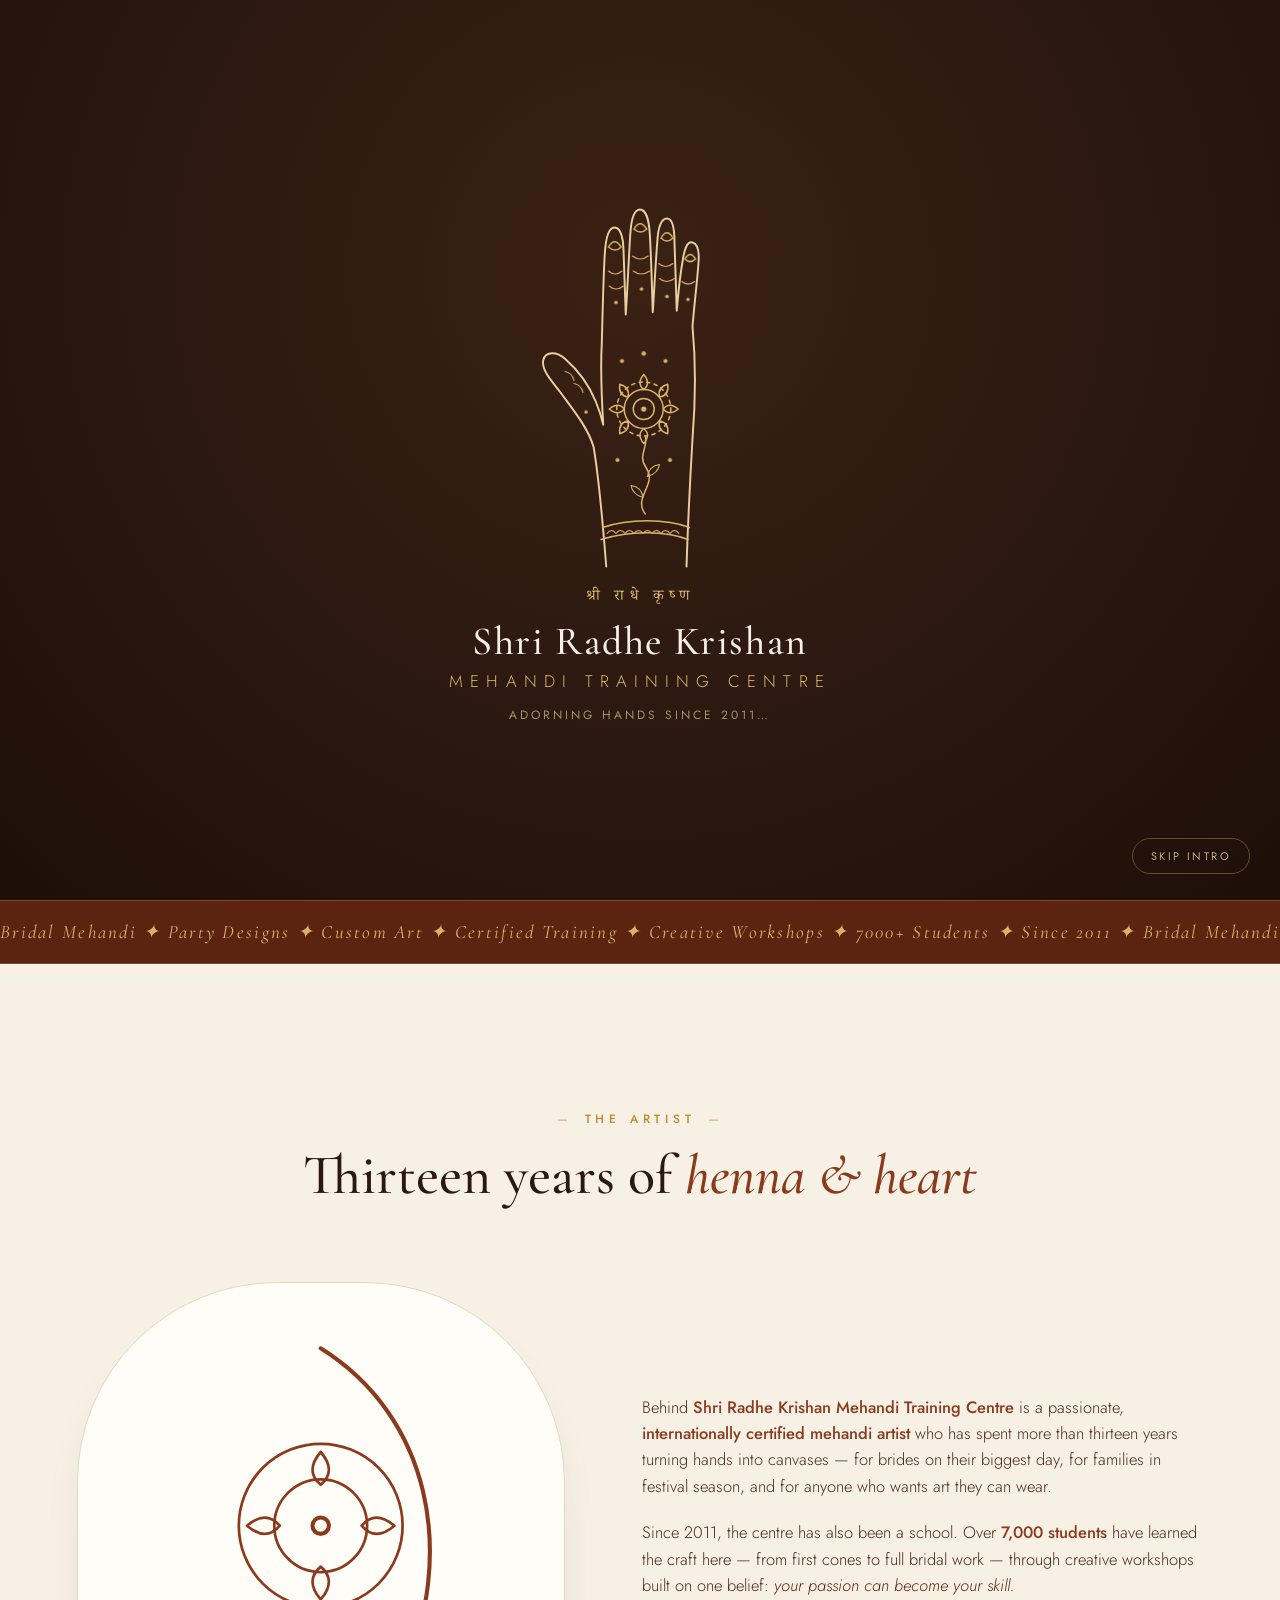
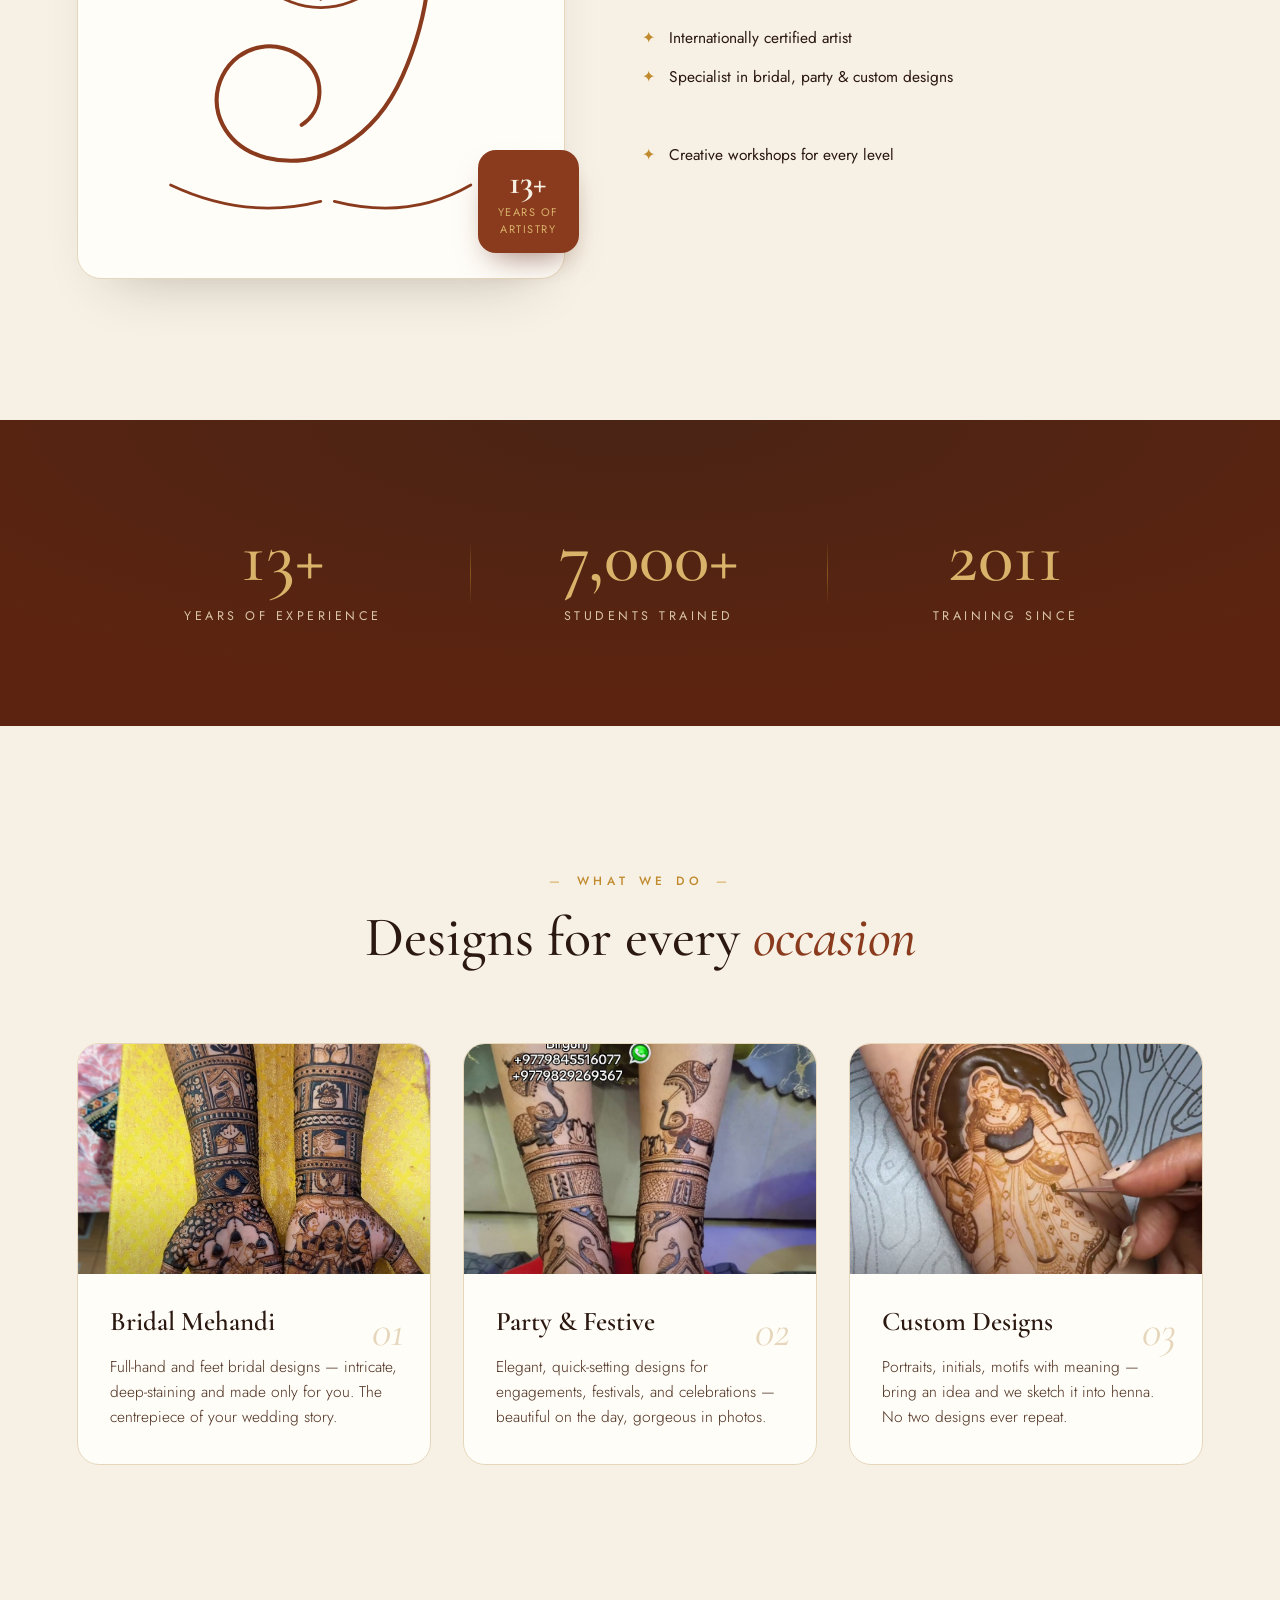
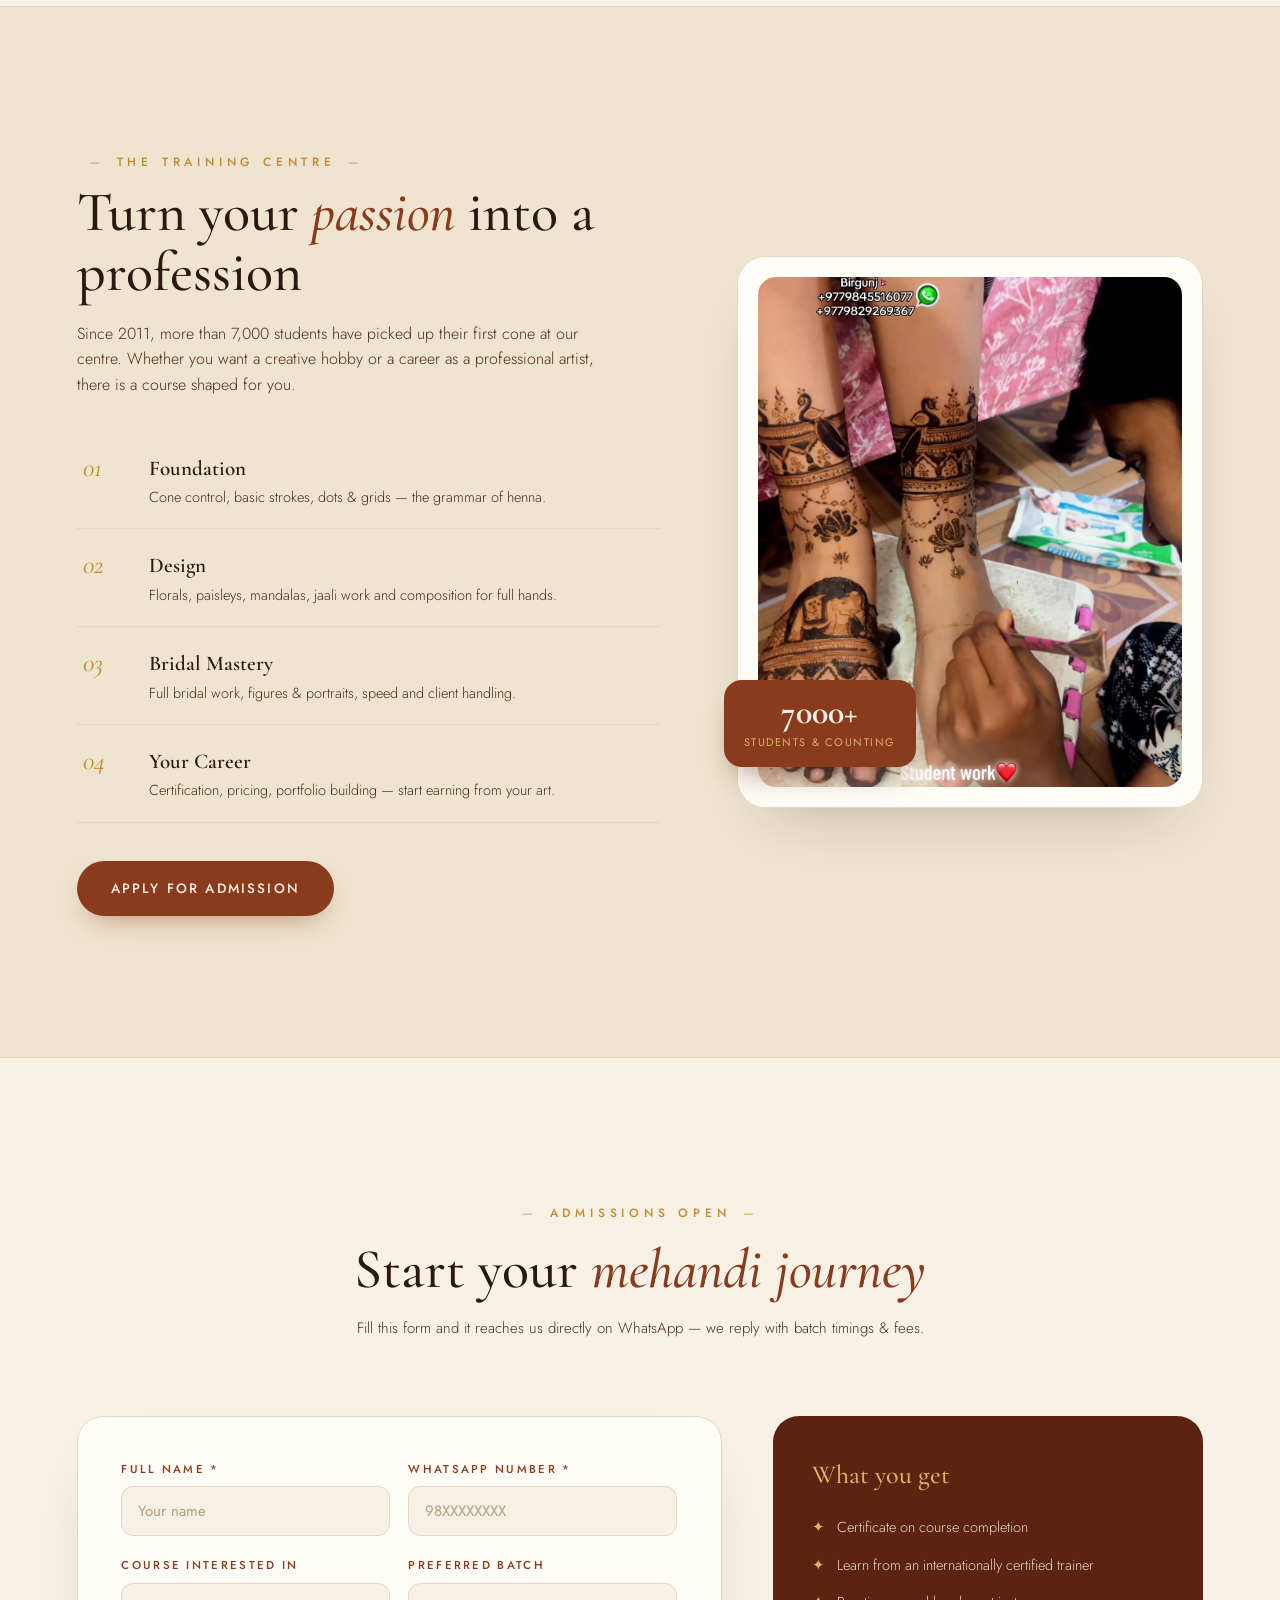
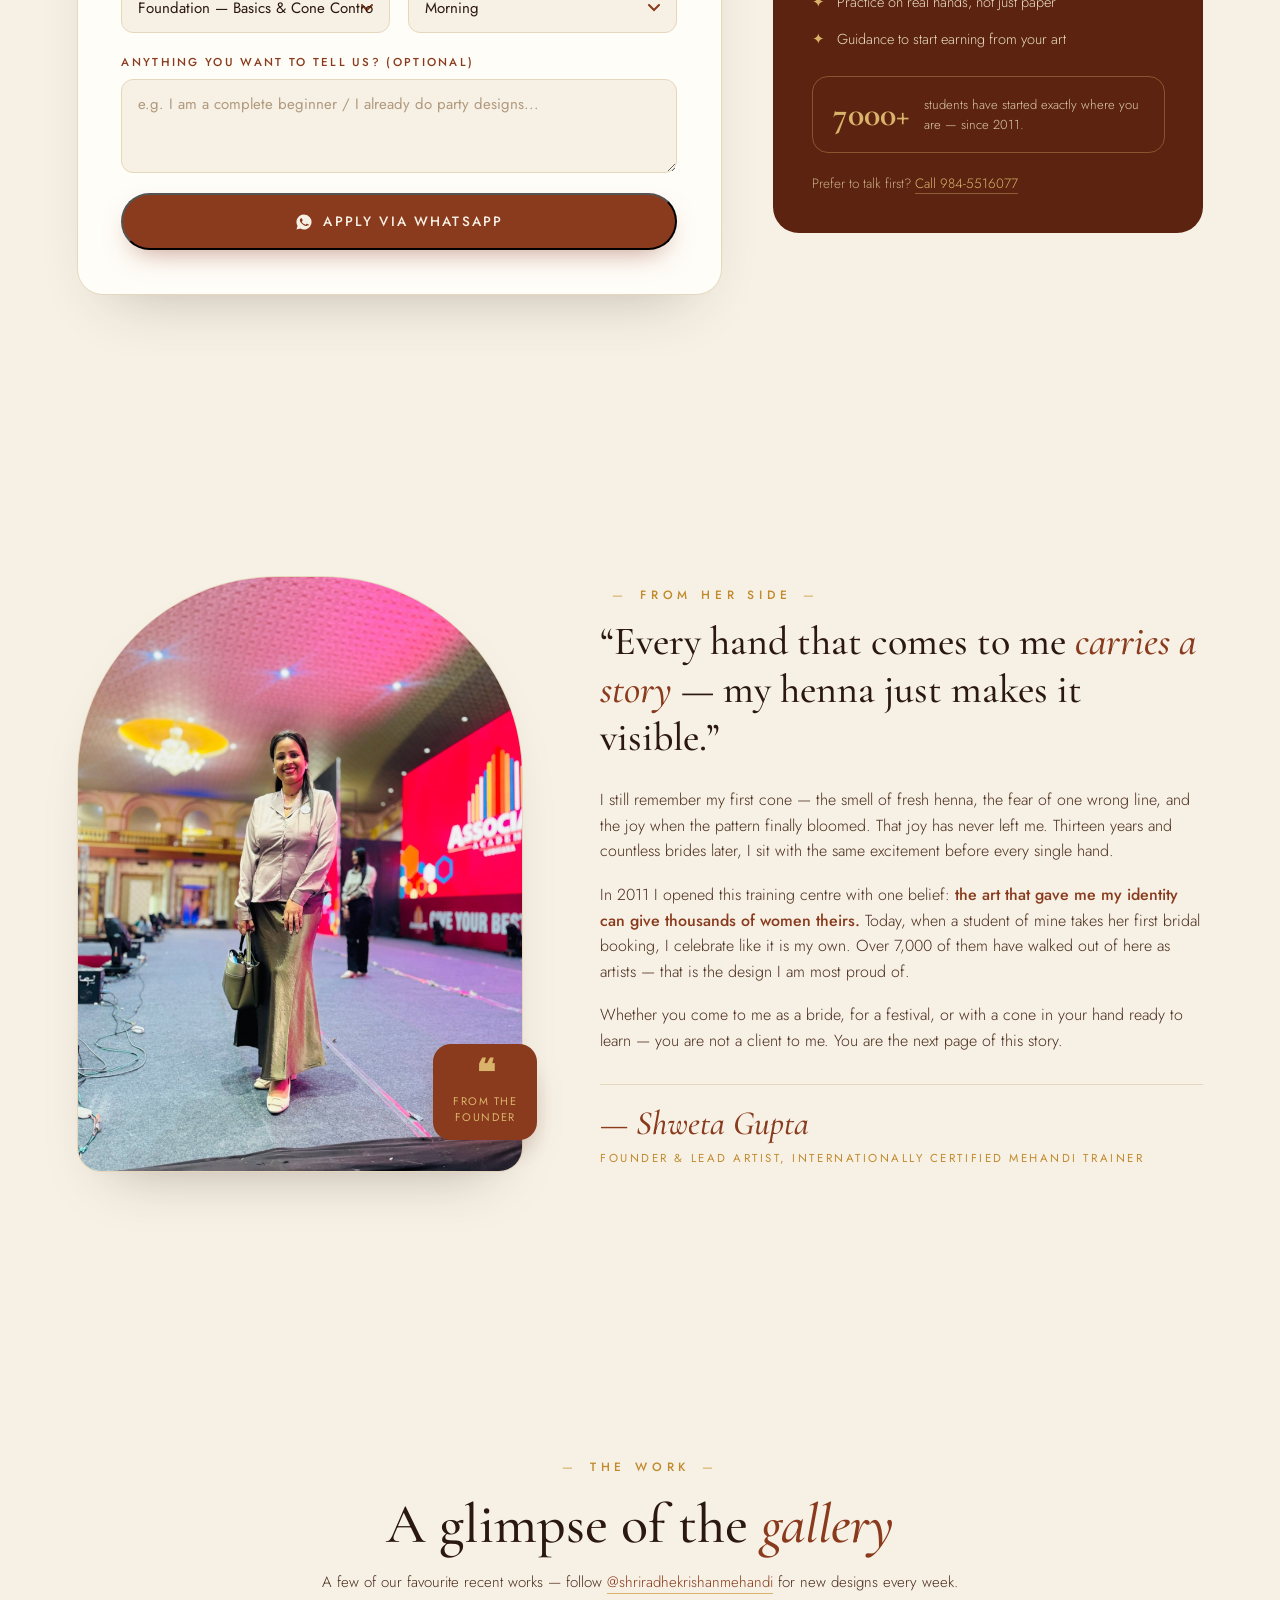
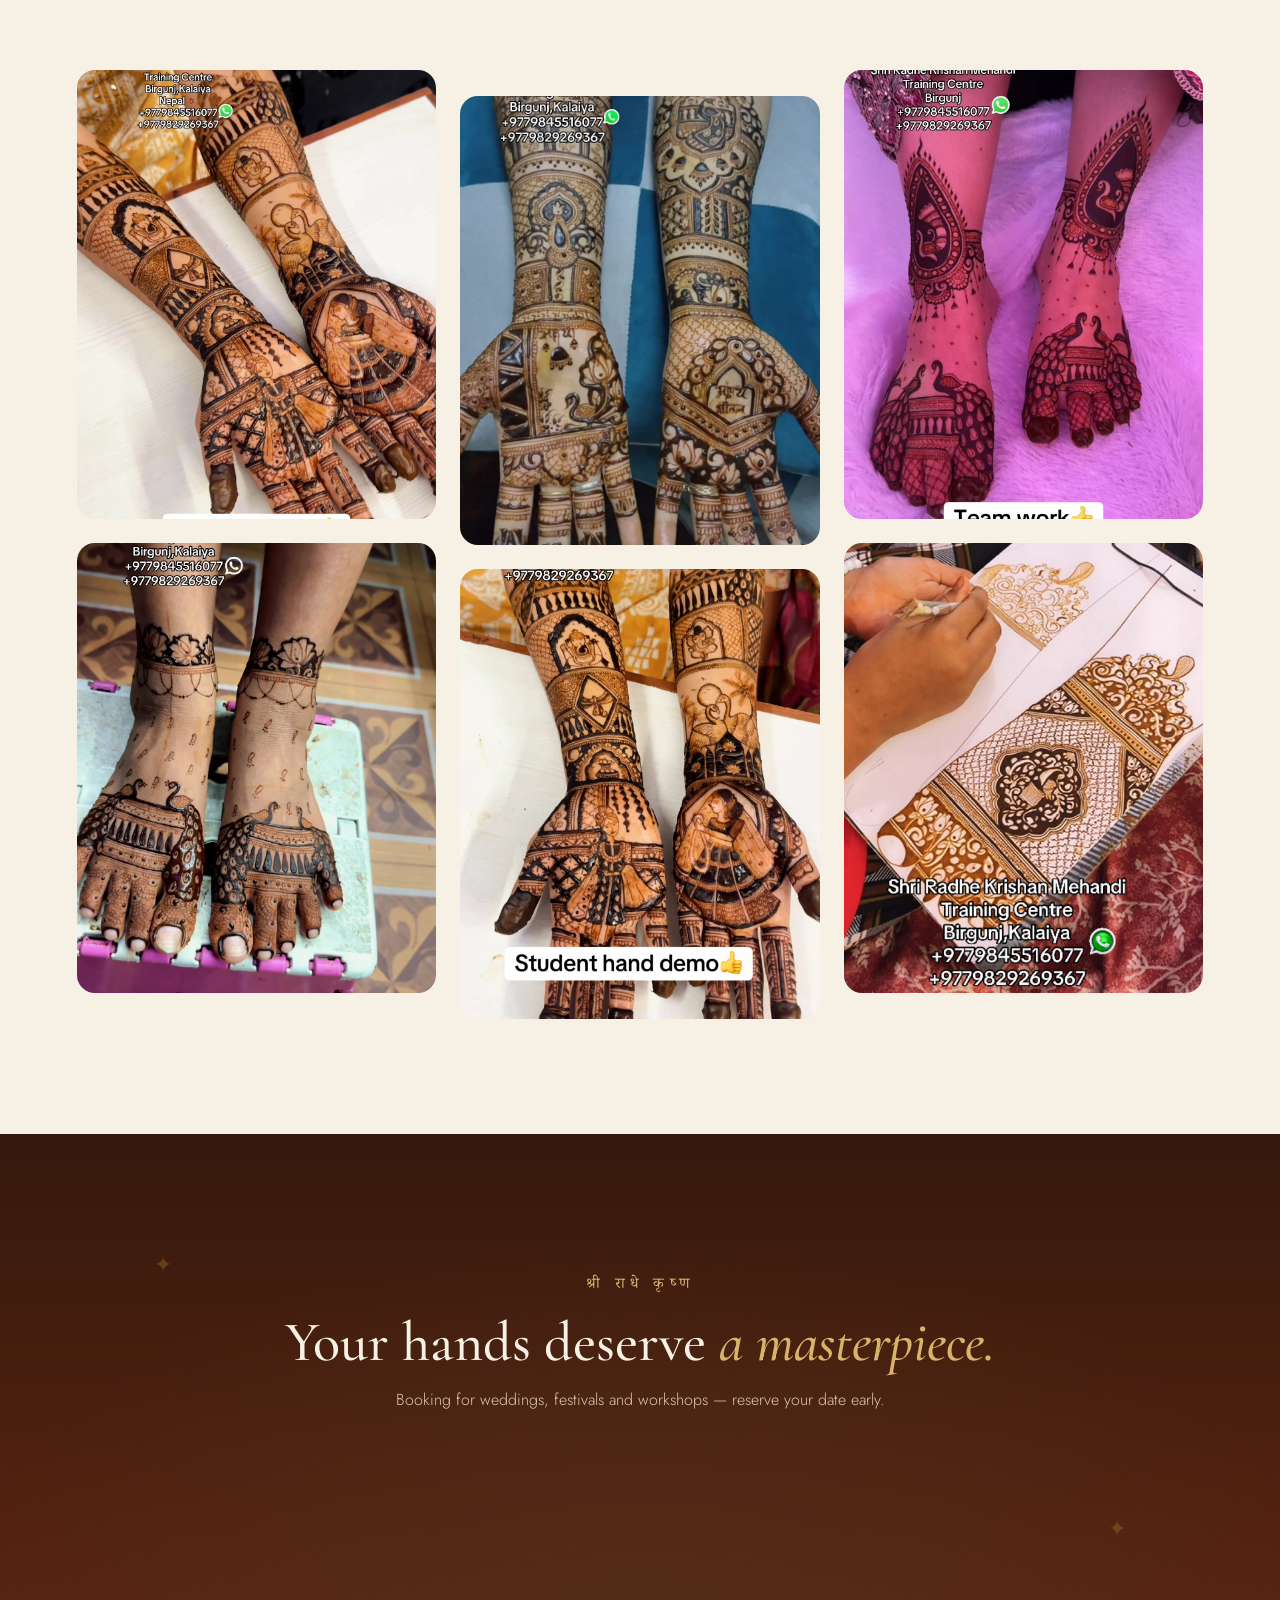
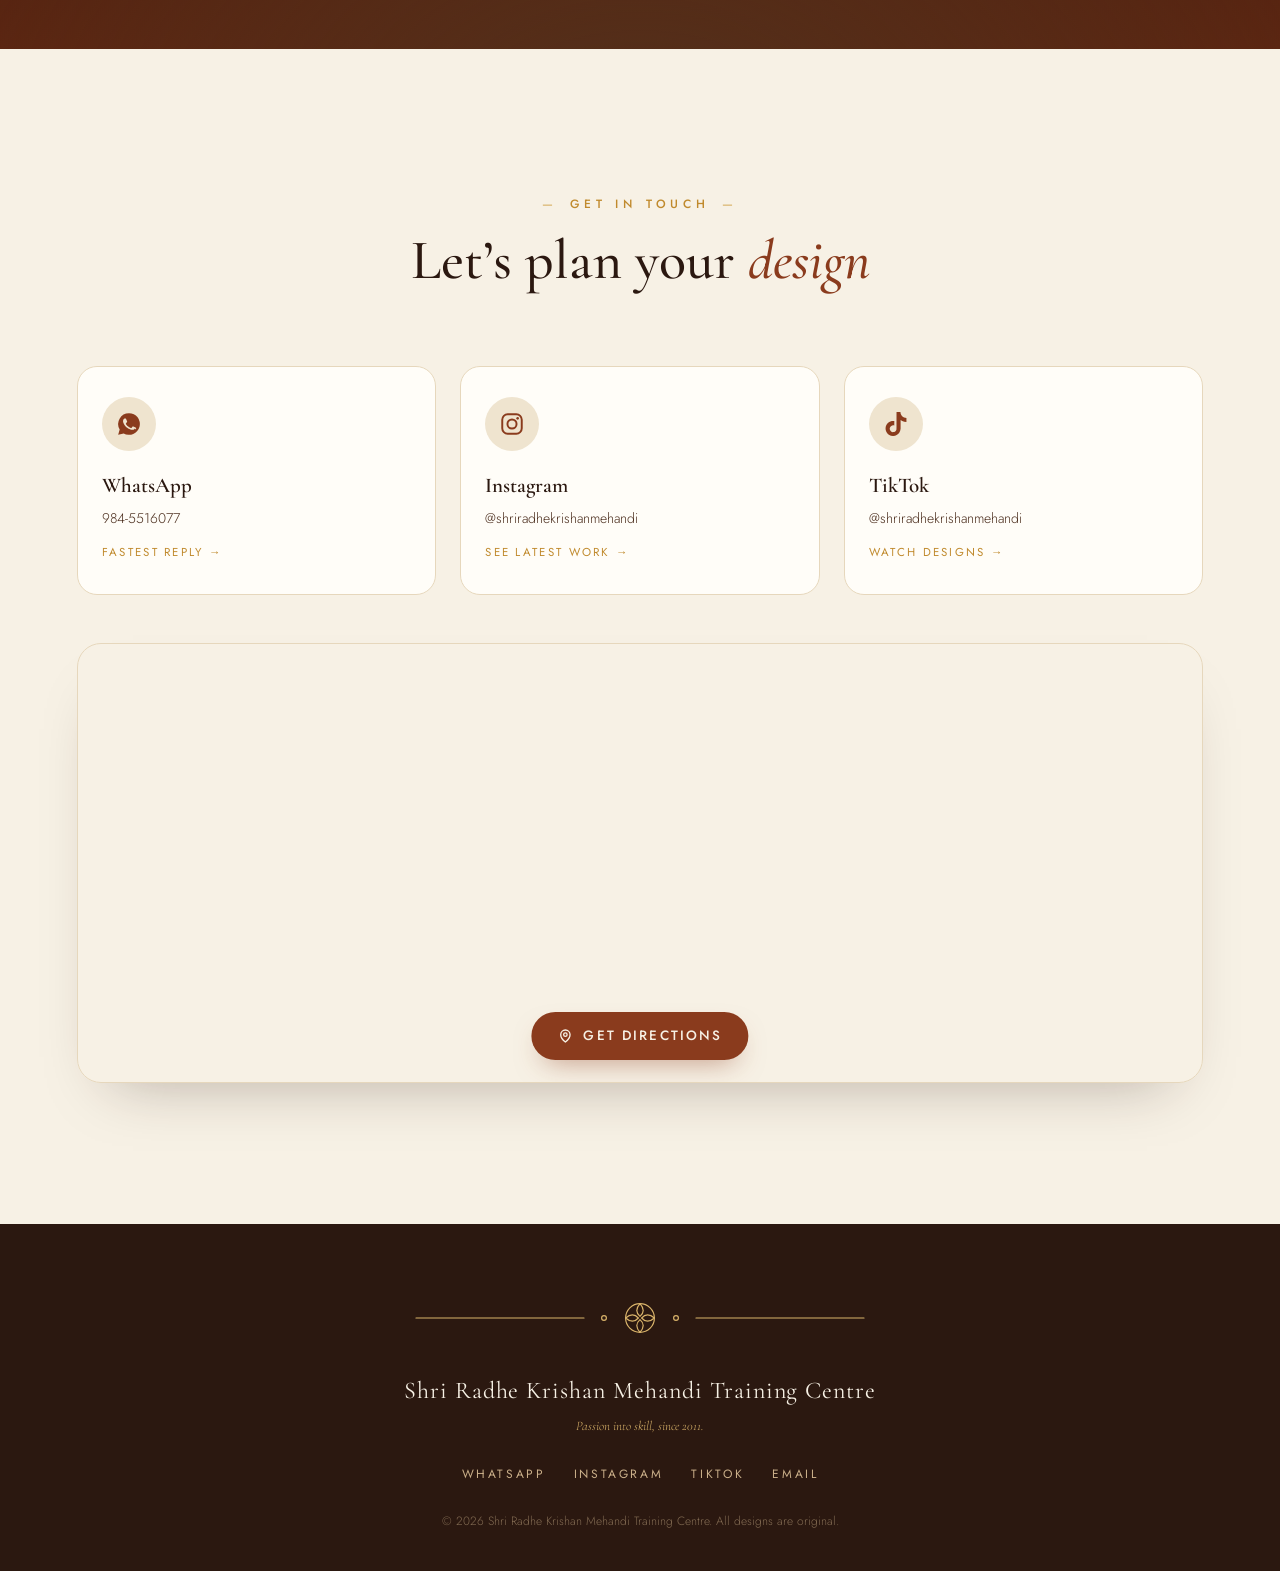
==== index.html @ 3d753451 "Shri Radhe Krishan Mehandi Training Centre website Animated single-page site: SVG hand-drawing intro" ====
<!DOCTYPE html>
<html lang="en">
<head>
<meta charset="UTF-8">
<meta name="viewport" content="width=device-width, initial-scale=1.0">
<title>Shri Radhe Krishan Mehandi Training Centre — Bridal Mehandi Artist &amp; Trainer</title>
<meta name="description" content="Internationally certified mehandi artist with 13+ years of experience. Bridal, party & custom mehandi designs. Training 7000+ students since 2011.">
<link rel="preconnect" href="https://fonts.googleapis.com">
<link rel="preconnect" href="https://fonts.gstatic.com" crossorigin>
<link href="https://fonts.googleapis.com/css2?family=Cormorant+Garamond:ital,wght@0,400;0,500;0,600;0,700;1,400;1,500&family=Jost:wght@300;400;500;600&family=Noto+Serif+Devanagari:wght@500&display=swap" rel="stylesheet">
<link rel="stylesheet" href="css/style.css">
<link rel="icon" href="data:image/svg+xml,<svg xmlns='http://www.w3.org/2000/svg' viewBox='0 0 100 100'><circle cx='50' cy='50' r='42' fill='%238a3b1d'/><circle cx='50' cy='50' r='26' fill='none' stroke='%23f6efe3' stroke-width='4'/><circle cx='50' cy='50' r='10' fill='%23f6efe3'/></svg>">
</head>
<body>

<!-- ══════════════ LOADER : MEHANDI HAND DRAWING ══════════════ -->
<div class="loader" id="loader" aria-hidden="true">
  <div class="loader-inner">
    <svg class="hand-svg" viewBox="0 0 400 540" fill="none" xmlns="http://www.w3.org/2000/svg" aria-hidden="true">
      <!-- hand outline -->
      <path class="mh outline" style="--d:0s;--t:2.2s" pathLength="1" d="M155 522
        C150 460 146 408 138 362
        C130 336 110 312 94 290
        C84 277 68 260 71 247
        C74 234 90 236 100 245
        C116 259 132 280 141 302
        C146 314 149 324 151 333
        C149 300 147 262 149 226
        C150 190 151 140 153 106
        C154 88 157 70 166 70
        C175 70 178 87 178 100
        C179 130 180 160 181 186
        C183 158 185 110 187 80
        C188 61 192 46 200 46
        C208 46 212 61 213 78
        C215 110 216 150 217 183
        C219 154 221 114 223 90
        C224 71 228 58 236 58
        C244 58 246 73 246 90
        C247 120 248 150 249 181
        C251 158 254 130 257 114
        C259 99 263 88 270 90
        C278 92 279 105 278 117
        C276 145 272 176 270 202
        C274 244 274 302 270 352
        C267 402 264 462 262 522" />

      <!-- wrist lace band -->
      <path class="mh" style="--d:1.5s;--t:.9s" pathLength="1" d="M150 470 C185 458 235 458 266 470"/>
      <path class="mh" style="--d:1.7s;--t:.9s" pathLength="1" d="M148 486 C186 474 234 474 264 486"/>
      <path class="mh thin" style="--d:1.9s;--t:1s" pathLength="1" d="M156 478 q6 -8 12 0 q6 -8 12 0 q6 -8 12 0 q6 -8 12 0 q6 -8 12 0 q6 -8 12 0 q6 -8 12 0 q6 -8 12 0"/>

      <!-- vine from wrist to mandala -->
      <path class="mh" style="--d:2s;--t:1.1s" pathLength="1" d="M207 452 C190 430 224 412 208 390 C196 374 212 362 207 348"/>
      <path class="mh thin" style="--d:2.5s;--t:.6s" pathLength="1" d="M204 430 q-14 -4 -16 -16 q14 2 16 16 Z"/>
      <path class="mh thin" style="--d:2.7s;--t:.6s" pathLength="1" d="M210 402 q14 -4 16 -16 q-14 2 -16 16 Z"/>

      <!-- palm mandala -->
      <circle class="mh" style="--d:2.2s;--t:1s"  pathLength="1" cx="205" cy="312" r="14"/>
      <circle class="mh" style="--d:2.5s;--t:1.1s" pathLength="1" cx="205" cy="312" r="26"/>
      <circle class="mh dashed" style="--d:2.8s;--t:1.2s" pathLength="1" cx="205" cy="312" r="36"/>
      <path class="mh" style="--d:3s;--t:1.3s" pathLength="1" d="M205 266 q10 12 0 20 q-10 -8 0 -20 Z M237 279 q2 15 -11 17 q-3 -13 11 -17 Z M251 312 q-12 10 -20 0 q8 -10 20 0 Z M237 345 q-14 -4 -11 -17 q13 2 11 17 Z M205 358 q-10 -12 0 -20 q10 8 0 20 Z M173 345 q-2 -15 11 -17 q3 13 -11 17 Z M159 312 q12 -10 20 0 q-8 10 -20 0 Z M173 279 q14 4 11 17 q-13 -2 -11 -17 Z"/>
      <circle class="mh dot" style="--d:3.4s" cx="205" cy="312" r="3.5"/>

      <!-- finger patterns : index -->
      <path class="mh thin" style="--d:3.2s;--t:.5s" pathLength="1" d="M158 128 q9 8 18 0"/>
      <path class="mh thin" style="--d:3.3s;--t:.5s" pathLength="1" d="M159 148 q9 8 19 0"/>
      <path class="mh" style="--d:3.4s;--t:.5s" pathLength="1" d="M158 96 q8 -14 17 0 q-8 8 -17 0 Z"/>
      <!-- middle -->
      <path class="mh thin" style="--d:3.35s;--t:.5s" pathLength="1" d="M190 108 q10 8 21 0"/>
      <path class="mh thin" style="--d:3.45s;--t:.5s" pathLength="1" d="M191 128 q10 8 22 0"/>
      <path class="mh" style="--d:3.55s;--t:.5s" pathLength="1" d="M192 72 q8 -14 17 0 q-8 8 -17 0 Z"/>
      <!-- ring -->
      <path class="mh thin" style="--d:3.5s;--t:.5s" pathLength="1" d="M225 118 q9 8 19 0"/>
      <path class="mh thin" style="--d:3.6s;--t:.5s" pathLength="1" d="M226 138 q9 8 20 0"/>
      <path class="mh" style="--d:3.7s;--t:.5s" pathLength="1" d="M228 84 q8 -14 16 0 q-8 8 -16 0 Z"/>
      <!-- pinky -->
      <path class="mh thin" style="--d:3.65s;--t:.5s" pathLength="1" d="M256 142 q8 7 17 0"/>
      <path class="mh" style="--d:3.75s;--t:.5s" pathLength="1" d="M260 112 q7 -12 14 0 q-7 7 -14 0 Z"/>
      <!-- thumb -->
      <path class="mh thin" style="--d:3.7s;--t:.5s" pathLength="1" d="M100 262 q10 2 12 12"/>
      <path class="mh thin" style="--d:3.8s;--t:.5s" pathLength="1" d="M112 278 q10 2 12 12"/>

      <!-- scattered dots -->
      <g class="dots">
        <circle class="mh dot" style="--d:3.9s"  cx="168" cy="170" r="2.4"/>
        <circle class="mh dot" style="--d:3.95s" cx="202" cy="152" r="2.4"/>
        <circle class="mh dot" style="--d:4s"    cx="236" cy="162" r="2.4"/>
        <circle class="mh dot" style="--d:4.05s" cx="264" cy="166" r="2.2"/>
        <circle class="mh dot" style="--d:4.1s"  cx="176" cy="248" r="2.6"/>
        <circle class="mh dot" style="--d:4.15s" cx="234" cy="248" r="2.6"/>
        <circle class="mh dot" style="--d:4.2s"  cx="205" cy="238" r="3"/>
        <circle class="mh dot" style="--d:4.25s" cx="170" cy="380" r="2.6"/>
        <circle class="mh dot" style="--d:4.3s"  cx="240" cy="380" r="2.6"/>
        <circle class="mh dot" style="--d:4.35s" cx="128" cy="316" r="2.2"/>
      </g>
    </svg>

    <div class="loader-brand">
      <span class="loader-devanagari">श्री राधे कृष्ण</span>
      <h1>Shri Radhe Krishan<span>Mehandi Training Centre</span></h1>
      <p class="loader-note">Adorning hands since 2011&hellip;</p>
    </div>
  </div>
  <button class="loader-skip" id="loaderSkip" type="button">Skip intro</button>
</div>

<!-- ══════════════ CURSOR TRAIL ══════════════ -->
<div class="cursor-dot" id="cursorDot" aria-hidden="true"></div>

<!-- ══════════════ NAV ══════════════ -->
<header class="nav" id="nav">
  <a class="nav-brand" href="#top">
    <svg viewBox="0 0 100 100" width="34" height="34" aria-hidden="true"><circle cx="50" cy="50" r="44" fill="none" stroke="currentColor" stroke-width="4"/><circle cx="50" cy="50" r="26" fill="none" stroke="currentColor" stroke-width="4"/><circle cx="50" cy="50" r="9" fill="currentColor"/></svg>
    <span>Shri Radhe Krishan <em>Mehandi</em></span>
  </a>
  <nav class="nav-links" id="navLinks">
    <a href="#gallery">Gallery</a>
    <a href="#admission">Admission</a>
    <a href="#contact">Contact</a>
    <a class="nav-cta" href="https://wa.me/9779845516077" target="_blank" rel="noopener">
      <svg viewBox="0 0 24 24" width="15" height="15" fill="currentColor" aria-hidden="true"><path d="M12 2a10 10 0 0 0-8.6 15.1L2 22l5.1-1.3A10 10 0 1 0 12 2Zm5.4 14.1c-.2.6-1.3 1.2-1.8 1.2-.5.1-1 .2-3.3-.7-2.8-1.1-4.6-4-4.7-4.2-.1-.2-1.1-1.5-1.1-2.9s.7-2 1-2.3c.2-.3.5-.3.7-.3h.5c.2 0 .4 0 .6.5l.9 2.1c.1.2.1.4 0 .6l-.4.6-.5.5c-.2.2-.3.4-.1.7.2.3.8 1.4 1.8 2.2 1.3 1.1 2.3 1.5 2.6 1.6.3.1.5.1.7-.1l1-1.2c.2-.3.4-.2.7-.1l2 1c.3.1.5.2.6.4 0 .1 0 .8-.2 1.4Z"/></svg>
      Book Now</a>
  </nav>
  <button class="nav-toggle" id="navToggle" aria-label="Menu"><span></span><span></span></button>
</header>

<main id="top">

  <!-- ══════════════ HERO ══════════════ -->
  <section class="hero">
    <div class="hero-mandala" aria-hidden="true">
      <svg viewBox="0 0 600 600" fill="none" xmlns="http://www.w3.org/2000/svg">
        <g class="spin-slow" stroke="currentColor">
          <circle cx="300" cy="300" r="290" stroke-width="1.5" stroke-dasharray="4 10"/>
          <circle cx="300" cy="300" r="252" stroke-width="1"/>
          <g stroke-width="1.2">
            <path d="M300 48 q26 34 0 60 q-26 -26 0 -60Z"/><path d="M478 122 q-6 42 -42 42 q0 -36 42 -42Z"/><path d="M552 300 q-34 26 -60 0 q26 -26 60 0Z"/><path d="M478 478 q-42 -6 -42 -42 q36 0 42 42Z"/><path d="M300 552 q-26 -34 0 -60 q26 26 0 60Z"/><path d="M122 478 q6 -42 42 -42 q0 36 -42 42Z"/><path d="M48 300 q34 -26 60 0 q-26 26 -60 0Z"/><path d="M122 122 q42 6 42 42 q-36 0 -42 -42Z"/>
          </g>
        </g>
        <g class="spin-slower" stroke="currentColor">
          <circle cx="300" cy="300" r="196" stroke-width="1" stroke-dasharray="2 8"/>
          <circle cx="300" cy="300" r="150" stroke-width="1.4"/>
        </g>
      </svg>
    </div>

    <div class="hero-motifs" aria-hidden="true">
      <svg class="motif m1" viewBox="0 0 60 90"><path d="M30 4 C52 22 56 52 40 72 C32 82 20 84 14 76 C8 68 12 58 22 56 C32 54 38 62 34 70" fill="none" stroke="currentColor" stroke-width="2"/></svg>
      <svg class="motif m2" viewBox="0 0 60 90"><path d="M30 4 C52 22 56 52 40 72 C32 82 20 84 14 76 C8 68 12 58 22 56 C32 54 38 62 34 70" fill="none" stroke="currentColor" stroke-width="2"/></svg>
      <svg class="motif m3" viewBox="0 0 60 60"><circle cx="30" cy="30" r="24" fill="none" stroke="currentColor" stroke-width="2" stroke-dasharray="3 6"/><circle cx="30" cy="30" r="10" fill="none" stroke="currentColor" stroke-width="2"/></svg>
      <svg class="motif m4" viewBox="0 0 60 90"><path d="M30 4 C52 22 56 52 40 72 C32 82 20 84 14 76 C8 68 12 58 22 56 C32 54 38 62 34 70" fill="none" stroke="currentColor" stroke-width="2"/></svg>
      <svg class="motif m5" viewBox="0 0 60 60"><circle cx="30" cy="30" r="24" fill="none" stroke="currentColor" stroke-width="2" stroke-dasharray="3 6"/><circle cx="30" cy="30" r="10" fill="none" stroke="currentColor" stroke-width="2"/></svg>
    </div>

    <div class="hero-side hero-side-l" aria-hidden="true">
      <img src="assets/img/hero-left.jpg" alt="">
    </div>
    <div class="hero-side hero-side-r" aria-hidden="true">
      <img src="assets/img/hero-right.jpg" alt="">
    </div>

    <div class="hero-content">
      <p class="hero-eyebrow anim-hero" style="--h:0">श्री राधे कृष्ण &nbsp;•&nbsp; Internationally Certified Artist</p>
      <h1 class="hero-title">
        <span class="line anim-hero" style="--h:1">The Art of</span>
        <span class="line anim-hero em" style="--h:2">Mehandi,</span>
        <span class="line anim-hero" style="--h:3">Perfected by Hand.</span>
      </h1>
      <p class="hero-sub anim-hero" style="--h:4">Bridal, party &amp; custom mehandi designs from an artist with
        <strong>13+ years</strong> of experience — and a training centre that has turned
        <strong>7,000+ students</strong> into artists since 2011.</p>
      <div class="hero-actions anim-hero" style="--h:5">
        <a class="btn btn-primary" href="https://wa.me/9779845516077" target="_blank" rel="noopener">
          <svg viewBox="0 0 24 24" width="18" height="18" fill="currentColor" aria-hidden="true"><path d="M12 2a10 10 0 0 0-8.6 15.1L2 22l5.1-1.3A10 10 0 1 0 12 2Zm5.4 14.1c-.2.6-1.3 1.2-1.8 1.2-.5.1-1 .2-3.3-.7-2.8-1.1-4.6-4-4.7-4.2-.1-.2-1.1-1.5-1.1-2.9s.7-2 1-2.3c.2-.3.5-.3.7-.3h.5c.2 0 .4 0 .6.5l.9 2.1c.1.2.1.4 0 .6l-.4.6-.5.5c-.2.2-.3.4-.1.7.2.3.8 1.4 1.8 2.2 1.3 1.1 2.3 1.5 2.6 1.6.3.1.5.1.7-.1l1-1.2c.2-.3.4-.2.7-.1l2 1c.3.1.5.2.6.4 0 .1 0 .8-.2 1.4Z"/></svg>
          Book Your Design
        </a>
        <a class="btn btn-ghost" href="#training">Join a Workshop</a>
      </div>
    </div>

  </section>

  <!-- ══════════════ MARQUEE ══════════════ -->
  <div class="marquee" aria-hidden="true">
    <div class="marquee-track">
      <span>Bridal Mehandi ✦ Party Designs ✦ Custom Art ✦ Certified Training ✦ Creative Workshops ✦ 7000+ Students ✦ Since 2011 ✦&nbsp;</span>
      <span>Bridal Mehandi ✦ Party Designs ✦ Custom Art ✦ Certified Training ✦ Creative Workshops ✦ 7000+ Students ✦ Since 2011 ✦&nbsp;</span>
    </div>
  </div>

  <!-- ══════════════ ABOUT ══════════════ -->
  <section class="about section" id="about">
    <div class="section-head reveal">
      <span class="kicker">The Artist</span>
      <h2>Thirteen years of <em>henna &amp; heart</em></h2>
    </div>
    <div class="about-grid">
      <div class="about-art reveal" aria-hidden="true">
        <div class="about-frame">
          <svg class="draw-on-scroll" viewBox="0 0 300 380" fill="none">
            <path class="ds" pathLength="1" d="M150 20 C230 70 250 170 210 260 C190 305 150 330 110 320 C80 312 66 284 78 260 C90 236 120 232 138 248 C154 262 152 286 136 296" stroke-width="3"/>
            <circle class="ds" pathLength="1" cx="150" cy="150" r="60" stroke-width="2" stroke-dasharray="3 7"/>
            <circle class="ds" pathLength="1" cx="150" cy="150" r="34" stroke-width="2"/>
            <path class="ds" pathLength="1" d="M150 96 q12 14 0 24 q-12 -10 0 -24 Z M204 150 q-14 12 -24 0 q10 -12 24 0 Z M150 204 q-12 -14 0 -24 q12 10 0 24 Z M96 150 q14 -12 24 0 q-10 12 -24 0 Z" stroke-width="2"/>
            <circle class="ds" pathLength="1" cx="150" cy="150" r="6" stroke-width="3"/>
            <path class="ds" pathLength="1" d="M40 340 q55 26 110 12 M160 352 q55 14 100 -12" stroke-width="2"/>
          </svg>
        </div>
        <div class="about-badge float-y"><strong>13+</strong><span>years of<br>artistry</span></div>
      </div>
      <div class="about-copy">
        <p class="reveal">Behind <strong>Shri Radhe Krishan Mehandi Training Centre</strong> is a passionate,
          <strong>internationally certified mehandi artist</strong> who has spent more than thirteen years
          turning hands into canvases — for brides on their biggest day, for families in festival season,
          and for anyone who wants art they can wear.</p>
        <p class="reveal">Since 2011, the centre has also been a school. Over <strong>7,000 students</strong> have
          learned the craft here — from first cones to full bridal work — through creative workshops built
          on one belief: <em>your passion can become your skill.</em></p>
        <ul class="about-points">
          <li class="reveal"><i>✦</i> Internationally certified artist</li>
          <li class="reveal"><i>✦</i> Specialist in bridal, party &amp; custom designs</li>
          <li class="reveal"><i>✦</i> Mehandi trainer since 2011</li>
          <li class="reveal"><i>✦</i> Creative workshops for every level</li>
        </ul>
      </div>
    </div>
  </section>

  <!-- ══════════════ STATS ══════════════ -->
  <section class="stats" id="stats">
    <div class="stats-inner">
      <div class="stat reveal"><strong><span class="count" data-count="13">0</span>+</strong><span>Years of Experience</span></div>
      <div class="stat-divider" aria-hidden="true"></div>
      <div class="stat reveal"><strong><span class="count" data-count="7000">0</span>+</strong><span>Students Trained</span></div>
      <div class="stat-divider" aria-hidden="true"></div>
      <div class="stat reveal"><strong><span class="count" data-count="2011" data-plain>0</span></strong><span>Training Since</span></div>
    </div>
  </section>

  <!-- ══════════════ SERVICES ══════════════ -->
  <section class="section services" id="services">
    <div class="section-head reveal">
      <span class="kicker">What We Do</span>
      <h2>Designs for every <em>occasion</em></h2>
    </div>
    <div class="cards">
      <article class="card reveal tilt">
        <div class="card-img"><img src="assets/img/srv-bridal.jpg" alt="Intricate full-arm bridal mehandi design" loading="lazy"></div>
        <div class="card-body">
          <h3>Bridal Mehandi</h3>
          <p>Full-hand and feet bridal designs — intricate, deep-staining and made only for you. The centrepiece of your wedding story.</p>
          <span class="card-num" aria-hidden="true">01</span>
        </div>
      </article>
      <article class="card reveal tilt">
        <div class="card-img"><img src="assets/img/srv-party.jpg" alt="Festive feet mehandi with elephant and umbrella motifs" loading="lazy"></div>
        <div class="card-body">
          <h3>Party &amp; Festive</h3>
          <p>Elegant, quick-setting designs for engagements, festivals, and celebrations — beautiful on the day, gorgeous in photos.</p>
          <span class="card-num" aria-hidden="true">02</span>
        </div>
      </article>
      <article class="card reveal tilt">
        <div class="card-img"><img src="assets/img/srv-custom.jpg" alt="Custom bridal figure portrait drawn in henna" loading="lazy"></div>
        <div class="card-body">
          <h3>Custom Designs</h3>
          <p>Portraits, initials, motifs with meaning — bring an idea and we sketch it into henna. No two designs ever repeat.</p>
          <span class="card-num" aria-hidden="true">03</span>
        </div>
      </article>
    </div>
  </section>

  <!-- ══════════════ TRAINING ══════════════ -->
  <section class="training section" id="training">
    <div class="training-inner">
      <div class="training-copy">
        <span class="kicker reveal">The Training Centre</span>
        <h2 class="reveal">Turn your <em>passion</em> into a profession</h2>
        <p class="reveal">Since 2011, more than 7,000 students have picked up their first cone at our centre.
          Whether you want a creative hobby or a career as a professional artist, there is a course shaped for you.</p>
        <div class="training-steps">
          <div class="t-step reveal"><span>01</span><div><h4>Foundation</h4><p>Cone control, basic strokes, dots &amp; grids — the grammar of henna.</p></div></div>
          <div class="t-step reveal"><span>02</span><div><h4>Design</h4><p>Florals, paisleys, mandalas, jaali work and composition for full hands.</p></div></div>
          <div class="t-step reveal"><span>03</span><div><h4>Bridal Mastery</h4><p>Full bridal work, figures &amp; portraits, speed and client handling.</p></div></div>
          <div class="t-step reveal"><span>04</span><div><h4>Your Career</h4><p>Certification, pricing, portfolio building — start earning from your art.</p></div></div>
        </div>
        <a class="btn btn-primary reveal" href="#admission">Apply for Admission</a>
      </div>
      <div class="training-visual reveal">
        <img src="assets/img/training.jpg" alt="Student applying bridal mehandi during a live training session" loading="lazy">
        <div class="training-chip float-y"><strong>7000+</strong><span>students &amp; counting</span></div>
      </div>
    </div>
  </section>

  <!-- ══════════════ ADMISSION ══════════════ -->
  <section class="admission section" id="admission">
    <div class="section-head reveal">
      <span class="kicker">Admissions Open</span>
      <h2>Start your <em>mehandi journey</em></h2>
      <p class="section-note">Fill this form and it reaches us directly on WhatsApp — we reply with batch timings &amp; fees.</p>
    </div>
    <div class="admission-grid">
      <form class="adm-form reveal" id="admissionForm" novalidate>
        <div class="adm-row">
          <div class="adm-field">
            <label for="admName">Full Name *</label>
            <input type="text" id="admName" name="name" placeholder="Your name" required>
          </div>
          <div class="adm-field">
            <label for="admPhone">WhatsApp Number *</label>
            <input type="tel" id="admPhone" name="phone" placeholder="98XXXXXXXX" required>
          </div>
        </div>
        <div class="adm-row">
          <div class="adm-field">
            <label for="admCourse">Course Interested In</label>
            <select id="admCourse" name="course">
              <option>Foundation — Basics &amp; Cone Control</option>
              <option>Design — Florals, Mandalas &amp; Jaali</option>
              <option>Bridal Mastery — Full Bridal Work</option>
              <option>Complete Course — Beginner to Professional</option>
              <option>Not sure yet — need guidance</option>
            </select>
          </div>
          <div class="adm-field">
            <label for="admBatch">Preferred Batch</label>
            <select id="admBatch" name="batch">
              <option>Morning</option>
              <option>Afternoon</option>
              <option>Evening</option>
              <option>Any time works</option>
            </select>
          </div>
        </div>
        <div class="adm-field">
          <label for="admMsg">Anything you want to tell us? (optional)</label>
          <textarea id="admMsg" name="message" rows="3" placeholder="e.g. I am a complete beginner / I already do party designs..."></textarea>
        </div>
        <p class="adm-error" id="admError" hidden>Please fill your name and WhatsApp number.</p>
        <button type="submit" class="btn btn-primary adm-submit">
          <svg viewBox="0 0 24 24" width="18" height="18" fill="currentColor" aria-hidden="true"><path d="M12 2a10 10 0 0 0-8.6 15.1L2 22l5.1-1.3A10 10 0 1 0 12 2Zm5.4 14.1c-.2.6-1.3 1.2-1.8 1.2-.5.1-1 .2-3.3-.7-2.8-1.1-4.6-4-4.7-4.2-.1-.2-1.1-1.5-1.1-2.9s.7-2 1-2.3c.2-.3.5-.3.7-.3h.5c.2 0 .4 0 .6.5l.9 2.1c.1.2.1.4 0 .6l-.4.6-.5.5c-.2.2-.3.4-.1.7.2.3.8 1.4 1.8 2.2 1.3 1.1 2.3 1.5 2.6 1.6.3.1.5.1.7-.1l1-1.2c.2-.3.4-.2.7-.1l2 1c.3.1.5.2.6.4 0 .1 0 .8-.2 1.4Z"/></svg>
          Apply via WhatsApp
        </button>
        <p class="adm-sent" id="admSent" hidden>Opening WhatsApp with your application&hellip; press send there and you're done! 🎉</p>
      </form>
      <aside class="adm-info reveal">
        <h3>What you get</h3>
        <ul>
          <li><i>✦</i> Certificate on course completion</li>
          <li><i>✦</i> Learn from an internationally certified trainer</li>
          <li><i>✦</i> Practice on real hands, not just paper</li>
          <li><i>✦</i> Guidance to start earning from your art</li>
        </ul>
        <div class="adm-note">
          <strong>7000+</strong>
          <span>students have started exactly where you are — since 2011.</span>
        </div>
        <p class="adm-alt">Prefer to talk first? <a href="tel:+9779845516077">Call 984-5516077</a></p>
      </aside>
    </div>
  </section>

  <!-- ══════════════ FOUNDER ══════════════ -->
  <section class="owner section" id="founder">
    <div class="owner-inner">
      <div class="owner-photo reveal">
        <div class="owner-frame">
          <img src="assets/img/owner.jpg" alt="Shweta Gupta — founder of Shri Radhe Krishan Mehandi Training Centre" onerror="this.closest('.owner-frame').classList.add('no-photo')">
          <div class="owner-ph" aria-hidden="true">
            <svg viewBox="0 0 200 200" fill="none" stroke="currentColor" stroke-width="1.6">
              <circle cx="100" cy="100" r="56" stroke-dasharray="3 7"/>
              <circle cx="100" cy="100" r="34"/>
              <path d="M100 52 q11 13 0 22 q-11 -9 0 -22 Z M148 100 q-13 11 -22 0 q9 -11 22 0 Z M100 148 q-11 -13 0 -22 q11 9 0 22 Z M52 100 q13 -11 22 0 q-9 11 -22 0 Z"/>
              <circle cx="100" cy="100" r="5"/>
            </svg>
            <span>Founder&rsquo;s photo</span>
          </div>
        </div>
        <div class="owner-badge float-y"><strong>&#10077;</strong><span>from the<br>founder</span></div>
      </div>
      <div class="owner-copy">
        <span class="kicker reveal">From Her Side</span>
        <h2 class="reveal">&ldquo;Every hand that comes to me <em>carries a story</em> — my henna just makes it visible.&rdquo;</h2>
        <div class="owner-words">
          <p class="reveal">I still remember my first cone — the smell of fresh henna, the fear of one wrong line,
            and the joy when the pattern finally bloomed. That joy has never left me. Thirteen years and
            countless brides later, I sit with the same excitement before every single hand.</p>
          <p class="reveal">In 2011 I opened this training centre with one belief: <strong>the art that gave me my
            identity can give thousands of women theirs.</strong> Today, when a student of mine takes her first
            bridal booking, I celebrate like it is my own. Over 7,000 of them have walked out of here as artists —
            that is the design I am most proud of.</p>
          <p class="reveal">Whether you come to me as a bride, for a festival, or with a cone in your hand ready to
            learn — you are not a client to me. You are the next page of this story.</p>
        </div>
        <div class="owner-sign reveal">
          <span class="owner-name">— Shweta Gupta</span>
          <span class="owner-role">Founder &amp; Lead Artist, Internationally Certified Mehandi Trainer</span>
        </div>
      </div>
    </div>
  </section>

  <!-- ══════════════ GALLERY ══════════════ -->
  <section class="section gallery" id="gallery">
    <div class="section-head reveal">
      <span class="kicker">The Work</span>
      <h2>A glimpse of the <em>gallery</em></h2>
      <p class="section-note">A few of our favourite recent works — follow
        <a href="https://www.instagram.com/shriradhekrishanmehandi" target="_blank" rel="noopener">@shriradhekrishanmehandi</a> for new designs every week.</p>
    </div>
    <div class="gallery-grid">
      <figure class="g-tile reveal" data-label="Bridal — Full Arm"><img src="assets/img/g1.jpg" alt="Bridal full-arm mehandi with figures and peacock motifs" loading="lazy"></figure>
      <figure class="g-tile reveal" data-label="Bridal — Royal Theme"><img src="assets/img/g2.jpg" alt="Royal theme bridal mehandi on both arms" loading="lazy"></figure>
      <figure class="g-tile reveal" data-label="Bridal — Feet"><img src="assets/img/g3.jpg" alt="Bridal feet mehandi with peacock design" loading="lazy"></figure>
      <figure class="g-tile reveal" data-label="Festive — Feet"><img src="assets/img/g4.jpg" alt="Festive feet mehandi with lotus and peacock pattern" loading="lazy"></figure>
      <figure class="g-tile reveal" data-label="Bridal — Figures"><img src="assets/img/g5.jpg" alt="Bridal hands mehandi with bride and groom figures" loading="lazy"></figure>
      <figure class="g-tile reveal" data-label="Design Practice"><img src="assets/img/g6.jpg" alt="Mehandi design practice on paper at the training centre" loading="lazy"></figure>
    </div>
  </section>

  <!-- ══════════════ CTA BANNER ══════════════ -->
  <section class="cta-banner">
    <div class="cta-inner reveal">
      <span class="loader-devanagari">श्री राधे कृष्ण</span>
      <h2>Your hands deserve <em>a masterpiece.</em></h2>
      <p>Booking for weddings, festivals and workshops — reserve your date early.</p>
      <div class="hero-actions">
        <a class="btn btn-light" href="https://wa.me/9779845516077" target="_blank" rel="noopener">WhatsApp: 984-5516077</a>
        <a class="btn btn-ghost-light" href="tel:+9779845516077">Call Now</a>
      </div>
    </div>
  </section>

  <!-- ══════════════ CONTACT ══════════════ -->
  <section class="section contact" id="contact">
    <div class="section-head reveal">
      <span class="kicker">Get In Touch</span>
      <h2>Let&rsquo;s plan your <em>design</em></h2>
    </div>
    <div class="contact-grid">
      <a class="c-card reveal" href="https://wa.me/9779845516077" target="_blank" rel="noopener">
        <i>
          <svg viewBox="0 0 24 24" width="26" height="26" fill="currentColor"><path d="M12 2a10 10 0 0 0-8.6 15.1L2 22l5.1-1.3A10 10 0 1 0 12 2Zm5.4 14.1c-.2.6-1.3 1.2-1.8 1.2-.5.1-1 .2-3.3-.7-2.8-1.1-4.6-4-4.7-4.2-.1-.2-1.1-1.5-1.1-2.9s.7-2 1-2.3c.2-.3.5-.3.7-.3h.5c.2 0 .4 0 .6.5l.9 2.1c.1.2.1.4 0 .6l-.4.6-.5.5c-.2.2-.3.4-.1.7.2.3.8 1.4 1.8 2.2 1.3 1.1 2.3 1.5 2.6 1.6.3.1.5.1.7-.1l1-1.2c.2-.3.4-.2.7-.1l2 1c.3.1.5.2.6.4 0 .1 0 .8-.2 1.4Z"/></svg>
        </i>
        <h4>WhatsApp</h4><p>984-5516077</p><span>Fastest reply →</span>
      </a>
      <a class="c-card reveal" href="https://www.instagram.com/shriradhekrishanmehandi" target="_blank" rel="noopener">
        <i>
          <svg viewBox="0 0 24 24" width="26" height="26" fill="none" stroke="currentColor" stroke-width="1.8"><rect x="3" y="3" width="18" height="18" rx="5"/><circle cx="12" cy="12" r="4.2"/><circle cx="17.2" cy="6.8" r="1.2" fill="currentColor" stroke="none"/></svg>
        </i>
        <h4>Instagram</h4><p>@shriradhekrishanmehandi</p><span>See latest work →</span>
      </a>
      <a class="c-card reveal" href="https://www.tiktok.com/@shriradhekrishanmehandi" target="_blank" rel="noopener">
        <i>
          <svg viewBox="0 0 24 24" width="24" height="24" fill="currentColor"><path d="M12.53.02C13.84 0 15.14.01 16.44 0c.08 1.53.63 3.09 1.75 4.17 1.12 1.11 2.7 1.62 4.24 1.79v4.03c-1.44-.05-2.89-.35-4.2-.97-.57-.26-1.1-.59-1.62-.93-.01 2.92.01 5.84-.02 8.75-.08 1.4-.54 2.79-1.35 3.94-1.31 1.92-3.58 3.17-5.91 3.21-1.43.08-2.86-.31-4.08-1.03-2.02-1.19-3.44-3.37-3.65-5.71-.02-.5-.03-1-.01-1.49.18-1.9 1.12-3.72 2.58-4.96 1.66-1.44 3.98-2.13 6.15-1.72.02 1.48-.04 2.96-.04 4.44-.99-.32-2.15-.23-3.02.37-.63.41-1.11 1.04-1.36 1.75-.21.51-.15 1.07-.14 1.61.24 1.64 1.82 3.02 3.5 2.87 1.12-.01 2.19-.66 2.77-1.61.19-.33.4-.67.41-1.06.1-1.79.06-3.57.07-5.36.01-4.03-.01-8.05.02-12.07z"/></svg>
        </i>
        <h4>TikTok</h4><p>@shriradhekrishanmehandi</p><span>Watch designs →</span>
      </a>
    </div>

    <div class="map-wrap reveal">
      <iframe
        src="https://www.google.com/maps/embed?pb=!1m18!1m12!1m3!1d3597.5!2d84.8782798!3d27.0123435!2m3!1f0!2f0!3f0!3m2!1i1024!2i768!4f13.1!3m3!1m2!1s0x3993550009ea0fcf%3A0x6daf4bf0ec605274!2sShri%20Radhe%20Krishan%20Mehandi%20Training%20Centre!5e0!3m2!1sen!2snp!4v1719900000000"
        loading="lazy" allowfullscreen referrerpolicy="no-referrer-when-downgrade"
        title="Shri Radhe Krishan Mehandi Training Centre on Google Maps"></iframe>
      <a class="btn btn-primary map-btn" href="https://www.google.com/maps/place/Shri+Radhe+Krishan+Mehandi+Training+Centre/@27.0123435,84.8757049,17z/data=!3m1!4b1!4m6!3m5!1s0x3993550009ea0fcf:0x6daf4bf0ec605274!8m2!3d27.0123435!4d84.8782798!16s%2Fg%2F11ybg_g_5r" target="_blank" rel="noopener">
        <svg viewBox="0 0 24 24" width="16" height="16" fill="none" stroke="currentColor" stroke-width="2" aria-hidden="true"><path d="M12 21s-7-5.5-7-11a7 7 0 0 1 14 0c0 5.5-7 11-7 11Z"/><circle cx="12" cy="10" r="2.6"/></svg>
        Get Directions
      </a>
    </div>
  </section>

</main>

<!-- ══════════════ FOOTER ══════════════ -->
<footer class="footer">
  <div class="footer-ornament" aria-hidden="true">
    <svg class="draw-on-scroll" viewBox="0 0 600 60" fill="none">
      <path class="ds" pathLength="1" d="M20 30 H230 M370 30 H580" stroke-width="1.5"/>
      <circle class="ds" pathLength="1" cx="300" cy="30" r="18" stroke-width="1.5"/>
      <path class="ds" pathLength="1" d="M300 12 q8 9 0 16 q-8 -7 0 -16 Z M318 30 q-9 8 -16 0 q7 -8 16 0 Z M300 48 q-8 -9 0 -16 q8 7 0 16 Z M282 30 q9 -8 16 0 q-7 8 -16 0 Z" stroke-width="1.5"/>
      <circle class="ds" pathLength="1" cx="255" cy="30" r="3" stroke-width="1.5"/>
      <circle class="ds" pathLength="1" cx="345" cy="30" r="3" stroke-width="1.5"/>
    </svg>
  </div>
  <p class="footer-name">Shri Radhe Krishan Mehandi Training Centre</p>
  <p class="footer-tag">Passion into skill, since 2011.</p>
  <div class="footer-links">
    <a href="https://wa.me/9779845516077" target="_blank" rel="noopener">WhatsApp</a>
    <a href="https://www.instagram.com/shriradhekrishanmehandi" target="_blank" rel="noopener">Instagram</a>
    <a href="https://www.tiktok.com/@shriradhekrishanmehandi" target="_blank" rel="noopener">TikTok</a>
    <a href="mailto:gshweta976@yahoo.com">Email</a>
  </div>
  <p class="footer-copy">© <span id="year"></span> Shri Radhe Krishan Mehandi Training Centre. All designs are original.</p>
</footer>

<!-- floating WhatsApp -->
<a class="wa-float" href="https://wa.me/9779845516077" target="_blank" rel="noopener" aria-label="Chat on WhatsApp">
  <svg viewBox="0 0 24 24" width="26" height="26" fill="currentColor"><path d="M12 2a10 10 0 0 0-8.6 15.1L2 22l5.1-1.3A10 10 0 1 0 12 2Zm5.4 14.1c-.2.6-1.3 1.2-1.8 1.2-.5.1-1 .2-3.3-.7-2.8-1.1-4.6-4-4.7-4.2-.1-.2-1.1-1.5-1.1-2.9s.7-2 1-2.3c.2-.3.5-.3.7-.3h.5c.2 0 .4 0 .6.5l.9 2.1c.1.2.1.4 0 .6l-.4.6-.5.5c-.2.2-.3.4-.1.7.2.3.8 1.4 1.8 2.2 1.3 1.1 2.3 1.5 2.6 1.6.3.1.5.1.7-.1l1-1.2c.2-.3.4-.2.7-.1l2 1c.3.1.5.2.6.4 0 .1 0 .8-.2 1.4Z"/></svg>
</a>

<script src="js/main.js"></script>
</body>
</html>
---- css/style.css ----
/* ═══════════════════════════════════════════════════════
   Shri Radhe Krishan Mehandi Training Centre
   Henna palette: espresso ink · henna rust · marigold · cream
   ═══════════════════════════════════════════════════════ */

:root{
  --ink:        #2b1810;
  --ink-soft:   #4a2c1c;
  --henna:      #8a3b1d;
  --henna-deep: #5c2410;
  --rust:       #b0562a;
  --gold:       #c08a2d;
  --gold-soft:  #d9b36a;
  --cream:      #f7f1e5;
  --cream-2:    #efe4cf;
  --cream-3:    #e6d7bc;
  --white:      #fffdf8;
  --font-display: "Cormorant Garamond", Georgia, serif;
  --font-body:  "Jost", "Segoe UI", sans-serif;
  --font-dev:   "Noto Serif Devanagari", serif;
  --ease-out:   cubic-bezier(.16,1,.3,1);
}

*{margin:0;padding:0;box-sizing:border-box}
html{scroll-behavior:smooth}
body{
  font-family:var(--font-body);
  background:var(--cream);
  color:var(--ink);
  overflow-x:hidden;
  line-height:1.6;
}
body.locked{overflow:hidden}
::selection{background:var(--henna);color:var(--cream)}

img,svg{display:block;max-width:100%}
a{color:inherit;text-decoration:none}

/* subtle paper grain over everything */
body::after{
  content:"";position:fixed;inset:0;pointer-events:none;z-index:5;opacity:.35;
  background-image:url("data:image/svg+xml,%3Csvg xmlns='http://www.w3.org/2000/svg' width='120' height='120'%3E%3Cfilter id='n'%3E%3CfeTurbulence type='fractalNoise' baseFrequency='.9' numOctaves='2'/%3E%3CfeColorMatrix values='0 0 0 0 0  0 0 0 0 0  0 0 0 0 0  0 0 0 .04 0'/%3E%3C/filter%3E%3Crect width='120' height='120' filter='url(%23n)'/%3E%3C/svg%3E");
}

/* ═══════════════ LOADER ═══════════════ */
.loader{
  position:fixed;inset:0;z-index:100;
  background:
    radial-gradient(ellipse at 50% 30%, #3a2114 0%, var(--ink) 55%, #1d0f08 100%);
  display:flex;align-items:center;justify-content:center;
  transition:opacity 1.1s ease, visibility 1.1s;
}
.loader.done{opacity:0;visibility:hidden;pointer-events:none}
.loader-inner{display:flex;flex-direction:column;align-items:center;gap:6px;padding:20px}

.hand-svg{width:min(46vh,300px);height:auto}
.hand-svg .mh{
  stroke:var(--gold-soft);
  stroke-width:2;
  stroke-linecap:round;stroke-linejoin:round;
  fill:none;
  stroke-dasharray:1;
  stroke-dashoffset:1;
  animation:draw var(--t,.8s) var(--d,0s) var(--ease-out) forwards;
}
.hand-svg .outline{stroke:#e8cf9f;stroke-width:2.6}
.hand-svg .thin{stroke-width:1.5}
.hand-svg .dashed{stroke-dasharray:.02 .025}
.hand-svg .dot{
  fill:var(--gold-soft);stroke:none;
  stroke-dasharray:none;stroke-dashoffset:0;
  opacity:0;transform-origin:center;transform-box:fill-box;
  animation:dot-pop .5s var(--d,0s) var(--ease-out) forwards;
}
@keyframes draw{to{stroke-dashoffset:0}}
@keyframes dot-pop{
  0%{opacity:0;transform:scale(0)}
  70%{opacity:1;transform:scale(1.6)}
  100%{opacity:1;transform:scale(1)}
}

.loader-brand{text-align:center;color:var(--cream);opacity:0;animation:fade-up 1.2s 1s var(--ease-out) forwards}
.loader-devanagari{
  font-family:var(--font-dev);color:var(--gold-soft);
  font-size:15px;letter-spacing:.35em;display:block;margin-bottom:8px;
}
.loader-brand h1{
  font-family:var(--font-display);font-weight:500;
  font-size:clamp(26px,5vw,40px);line-height:1.15;letter-spacing:.04em;
}
.loader-brand h1 span{
  display:block;font-size:.42em;letter-spacing:.42em;text-transform:uppercase;
  color:var(--gold-soft);margin-top:8px;font-family:var(--font-body);font-weight:300;
}
.loader-note{
  margin-top:14px;font-size:12px;letter-spacing:.25em;text-transform:uppercase;
  color:#a98f6b;opacity:0;animation:fade-up 1s 2.4s var(--ease-out) forwards, pulse 2s 3.4s ease-in-out infinite;
}
.loader-skip{
  position:absolute;bottom:26px;right:30px;
  background:none;border:1px solid #6b4a30;color:#c8ab84;
  font-family:var(--font-body);font-size:11px;letter-spacing:.22em;text-transform:uppercase;
  padding:9px 18px;border-radius:99px;cursor:pointer;
  opacity:0;animation:fade-up .8s 1.6s forwards;transition:all .3s;
}
.loader-skip:hover{background:#3a2114;color:var(--cream)}
@keyframes fade-up{from{opacity:0;transform:translateY(16px)}to{opacity:1;transform:translateY(0)}}
@keyframes pulse{0%,100%{opacity:.9}50%{opacity:.4}}

/* ═══════════════ CURSOR ═══════════════ */
.cursor-dot{
  position:fixed;width:10px;height:10px;border-radius:50%;
  background:var(--henna);pointer-events:none;z-index:99;
  transform:translate(-50%,-50%);opacity:0;
  transition:width .25s,height .25s,opacity .3s;
  mix-blend-mode:multiply;
}
body.has-cursor .cursor-dot{opacity:.75}
.cursor-dot.grow{width:44px;height:44px;opacity:.25}
@media (hover:none){.cursor-dot{display:none}}

/* ═══════════════ NAV ═══════════════ */
.nav{
  position:fixed;top:0;left:0;right:0;z-index:50;
  display:flex;align-items:center;justify-content:space-between;
  padding:18px clamp(20px,5vw,56px);
  transform:translateY(-110%);
  transition:transform .9s var(--ease-out), background .4s, box-shadow .4s, padding .4s;
}
body.loaded .nav{transform:translateY(0)}
.nav.scrolled{
  background:rgba(247,241,229,.9);backdrop-filter:blur(14px);
  box-shadow:0 1px 0 rgba(43,24,16,.08);padding-top:12px;padding-bottom:12px;
}
.nav-brand{display:flex;align-items:center;gap:12px;color:var(--henna-deep);font-weight:500}
.nav-brand svg{color:var(--henna)}
.nav-brand span{font-family:var(--font-display);font-size:19px;letter-spacing:.02em;line-height:1.1}
.nav-brand em{font-style:italic;color:var(--henna)}
.nav-links{display:flex;align-items:center;gap:clamp(16px,2.6vw,34px)}
.nav-links a{
  font-size:13.5px;letter-spacing:.14em;text-transform:uppercase;font-weight:400;
  position:relative;padding:4px 0;
}
.nav-links a:not(.nav-cta)::after{
  content:"";position:absolute;left:0;bottom:0;height:1.5px;width:100%;
  background:var(--henna);transform:scaleX(0);transform-origin:right;
  transition:transform .45s var(--ease-out);
}
.nav-links a:not(.nav-cta):hover::after{transform:scaleX(1);transform-origin:left}
.nav-cta{
  background:var(--henna);color:var(--cream)!important;
  padding:10px 22px;border-radius:99px;transition:background .3s,transform .3s;
  display:inline-flex;align-items:center;gap:8px;white-space:nowrap;
}
.nav-cta svg{flex-shrink:0}
.nav-cta:hover{background:var(--henna-deep);transform:translateY(-2px)}
.nav-toggle{display:none;background:none;border:none;cursor:pointer;width:34px;height:26px;position:relative;z-index:60}
.nav-toggle span{position:absolute;left:0;width:100%;height:2px;background:var(--ink);transition:all .35s;top:7px}
.nav-toggle span:last-child{top:17px}
.nav-toggle.open span:first-child{top:12px;transform:rotate(45deg)}
.nav-toggle.open span:last-child{top:12px;transform:rotate(-45deg)}

/* ═══════════════ HERO ═══════════════ */
.hero{
  min-height:100svh;position:relative;overflow:hidden;
  display:flex;align-items:center;justify-content:center;text-align:center;
  padding:120px 20px 90px;
  background:
    radial-gradient(ellipse 80% 60% at 50% -10%, var(--cream-2), transparent),
    var(--cream);
}
.hero-mandala{
  position:absolute;inset:0;display:flex;align-items:center;justify-content:center;
  color:var(--henna);opacity:.10;pointer-events:none;
}
.hero-mandala svg{width:min(120vmin,880px);height:auto}
.spin-slow{transform-origin:300px 300px;animation:spin 90s linear infinite}
.spin-slower{transform-origin:300px 300px;animation:spin 140s linear infinite reverse}
@keyframes spin{to{transform:rotate(360deg)}}

.hero-motifs{position:absolute;inset:0;pointer-events:none;color:var(--rust)}
.motif{position:absolute;opacity:.18;animation:float-drift 9s ease-in-out infinite}
.m1{width:54px;top:18%;left:9%;animation-delay:0s;transform:rotate(-18deg)}
.m2{width:38px;top:66%;left:16%;animation-delay:-3s;transform:rotate(24deg)}
.m3{width:46px;top:24%;right:12%;animation-delay:-5s}
.m4{width:62px;top:64%;right:8%;animation-delay:-1.5s;transform:rotate(-30deg) scaleX(-1)}
.m5{width:30px;top:44%;left:4%;animation-delay:-6.5s}
@keyframes float-drift{
  0%,100%{translate:0 0}
  33%{translate:8px -18px}
  66%{translate:-8px -6px}
}

.hero-content{position:relative;max-width:880px}
.hero-eyebrow{
  font-size:13px;letter-spacing:.34em;text-transform:uppercase;color:var(--henna);
  margin-bottom:26px;font-weight:500;
}
.hero-eyebrow, .hero-title .line, .hero-sub, .hero-actions{
  opacity:0;transform:translateY(34px);filter:blur(6px);
}
body.loaded .anim-hero{
  animation:hero-in 1.1s var(--ease-out) forwards;
  animation-delay:calc(var(--h) * .13s + .25s);
}
@keyframes hero-in{to{opacity:1;transform:translateY(0);filter:blur(0)}}

.hero-title{
  font-family:var(--font-display);font-weight:500;
  font-size:clamp(44px,8.4vw,104px);line-height:1.02;letter-spacing:-.01em;
  color:var(--ink);
}
.hero-title .line{display:block}
.hero-title .em{
  font-style:italic;color:var(--henna);
  background:linear-gradient(100deg,var(--henna) 20%,var(--gold) 50%,var(--henna) 80%);
  background-size:200% 100%;
  -webkit-background-clip:text;background-clip:text;-webkit-text-fill-color:transparent;
}
body.loaded .hero-title .em{animation:hero-in 1.1s var(--ease-out) forwards, shimmer 7s 2s linear infinite;animation-delay:calc(var(--h) * .13s + .25s), 2.2s}
@keyframes shimmer{to{background-position:-200% 0}}

.hero-sub{max-width:560px;margin:30px auto 0;font-size:17px;font-weight:300;color:var(--ink-soft)}
.hero-sub strong{color:var(--henna);font-weight:500}
.hero-actions{display:flex;gap:16px;justify-content:center;flex-wrap:wrap;margin-top:38px}

.btn{
  display:inline-flex;align-items:center;gap:10px;
  font-family:var(--font-body);font-size:13.5px;font-weight:500;
  letter-spacing:.16em;text-transform:uppercase;
  padding:17px 34px;border-radius:99px;
  position:relative;overflow:hidden;
  transition:transform .35s var(--ease-out), box-shadow .35s, background .35s, color .35s;
}
.btn::before{
  content:"";position:absolute;inset:0;border-radius:99px;
  background:linear-gradient(110deg,transparent 30%,rgba(255,255,255,.25) 50%,transparent 70%);
  transform:translateX(-110%);transition:transform .7s;
}
.btn:hover::before{transform:translateX(110%)}
.btn:hover{transform:translateY(-3px)}
.btn-primary{background:var(--henna);color:var(--cream);box-shadow:0 12px 28px -12px rgba(138,59,29,.55)}
.btn-primary:hover{background:var(--henna-deep);box-shadow:0 18px 34px -12px rgba(92,36,16,.6)}
.btn-ghost{border:1.5px solid var(--henna);color:var(--henna)}
.btn-ghost:hover{background:var(--henna);color:var(--cream)}
.btn-light{background:var(--cream);color:var(--henna-deep)}
.btn-light:hover{background:var(--white)}
.btn-ghost-light{border:1.5px solid rgba(247,241,229,.6);color:var(--cream)}
.btn-ghost-light:hover{background:rgba(247,241,229,.14)}

.hero-side{
  position:absolute;top:50%;z-index:1;
  width:clamp(150px,16vw,250px);
  border-radius:120px 120px 20px 20px;
  overflow:hidden;
  border:1.5px solid var(--cream-3);
  box-shadow:0 26px 55px -28px rgba(43,24,16,.45);
  opacity:0;filter:blur(6px);
}
.hero-side img{width:100%;height:100%;object-fit:cover;aspect-ratio:3/4.2;display:block}
.hero-side-l{left:clamp(16px,4.5vw,72px);transform:translateY(-50%) rotate(-5deg)}
.hero-side-r{right:clamp(16px,4.5vw,72px);transform:translateY(-50%) rotate(5deg)}
body.loaded .hero-side-l{animation:side-in 1.2s .9s var(--ease-out) forwards, float-side 6s 2.1s ease-in-out infinite}
body.loaded .hero-side-r{animation:side-in 1.2s 1.1s var(--ease-out) forwards, float-side-alt 7s 2.3s ease-in-out infinite}
@keyframes side-in{to{opacity:.92;filter:blur(0)}}
@keyframes float-side{
  0%,100%{margin-top:0}
  50%{margin-top:-14px}
}
@keyframes float-side-alt{
  0%,100%{margin-top:0}
  50%{margin-top:12px}
}
@media (max-width:1140px){.hero-side{display:none}}

/* ═══════════════ MARQUEE ═══════════════ */
.marquee{
  background:var(--henna-deep);color:var(--gold-soft);
  overflow:hidden;padding:16px 0;
  border-top:1px solid rgba(217,179,106,.25);
  border-bottom:1px solid rgba(217,179,106,.25);
}
.marquee-track{display:flex;white-space:nowrap;width:max-content;animation:marquee 26s linear infinite}
.marquee-track span{
  font-family:var(--font-display);font-style:italic;
  font-size:19px;letter-spacing:.12em;
}
.marquee:hover .marquee-track{animation-play-state:paused}
@keyframes marquee{to{transform:translateX(-50%)}}

/* ═══════════════ SECTIONS / REVEAL ═══════════════ */
.section{padding:clamp(80px,11vw,150px) clamp(20px,6vw,80px);max-width:1280px;margin:0 auto}
.section-head{text-align:center;margin-bottom:clamp(44px,6vw,76px)}
.kicker{
  display:inline-block;font-size:12px;letter-spacing:.4em;text-transform:uppercase;
  color:var(--gold);font-weight:500;margin-bottom:16px;
}
.kicker::before,.kicker::after{content:"—";color:var(--gold-soft);margin:0 12px}
.section-head h2, .training h2, .cta-banner h2{
  font-family:var(--font-display);font-weight:500;
  font-size:clamp(32px,4.6vw,56px);line-height:1.08;color:var(--ink);
}
.section-head h2 em, .training h2 em, .cta-banner h2 em{font-style:italic;color:var(--henna)}
.section-note{margin-top:16px;color:var(--ink-soft);font-weight:300;font-size:15px}
.section-note a{color:var(--henna);border-bottom:1px solid var(--gold-soft)}

.reveal{opacity:0;transform:translateY(44px);filter:blur(5px);
  transition:opacity 1s var(--ease-out), transform 1s var(--ease-out), filter 1s var(--ease-out);
  transition-delay:var(--r,0s);
}
.reveal.in{opacity:1;transform:translateY(0);filter:blur(0)}

/* draw-on-scroll ornaments */
.draw-on-scroll .ds{
  stroke:var(--henna);stroke-linecap:round;stroke-linejoin:round;
  stroke-dasharray:1;stroke-dashoffset:1;
}
.draw-on-scroll.in .ds{animation:draw 1.6s var(--ease-out) forwards}
.draw-on-scroll.in .ds:nth-child(2){animation-delay:.35s}
.draw-on-scroll.in .ds:nth-child(3){animation-delay:.7s}
.draw-on-scroll.in .ds:nth-child(4){animation-delay:1.05s}
.draw-on-scroll.in .ds:nth-child(5){animation-delay:1.35s}
.draw-on-scroll.in .ds:nth-child(6){animation-delay:1.6s}

/* ═══════════════ ABOUT ═══════════════ */
.about-grid{display:grid;grid-template-columns:1fr 1.15fr;gap:clamp(36px,6vw,90px);align-items:center}
.about-art{position:relative}
.about-frame{
  border:1.5px solid var(--cream-3);border-radius:200px 200px 24px 24px;
  padding:clamp(24px,3vw,48px);background:var(--white);
  box-shadow:0 30px 60px -35px rgba(43,24,16,.3);
}
.about-badge,.training-chip{
  position:absolute;right:-14px;bottom:26px;
  background:var(--henna);color:var(--cream);
  border-radius:18px;padding:16px 20px;text-align:center;
  box-shadow:0 16px 32px -14px rgba(92,36,16,.6);
}
.about-badge strong,.training-chip strong{font-family:var(--font-display);font-size:34px;display:block;line-height:1}
.about-badge span,.training-chip span{font-size:11px;letter-spacing:.14em;text-transform:uppercase;line-height:1.5;display:block;margin-top:4px;color:var(--gold-soft)}
.float-y{animation:float-y 5s ease-in-out infinite}
@keyframes float-y{0%,100%{translate:0 0}50%{translate:0 -12px}}

.about-copy p{font-size:16.5px;font-weight:300;color:var(--ink-soft);margin-bottom:20px}
.about-copy strong{color:var(--henna);font-weight:500}
.about-copy em{color:var(--henna-deep)}
.about-points{list-style:none;margin-top:28px;display:grid;gap:14px}
.about-points li{display:flex;gap:14px;align-items:center;font-size:15.5px}
.about-points i{color:var(--gold);font-style:normal}

/* ═══════════════ STATS ═══════════════ */
.stats{
  background:
    radial-gradient(ellipse 70% 90% at 50% 0%, #4a2415, transparent),
    var(--henna-deep);
  color:var(--cream);padding:clamp(60px,8vw,100px) 24px;
}
.stats-inner{max-width:980px;margin:0 auto;display:flex;justify-content:space-around;align-items:center;gap:20px;flex-wrap:wrap}
.stat{text-align:center;min-width:180px}
.stat strong{font-family:var(--font-display);font-size:clamp(46px,6vw,74px);font-weight:500;color:var(--gold-soft);display:block;line-height:1}
.stat > span{font-size:12.5px;letter-spacing:.28em;text-transform:uppercase;margin-top:12px;display:block;color:#d9c4a6}
.stat-divider{width:1px;height:64px;background:linear-gradient(transparent,var(--gold),transparent);opacity:.5}

/* ═══════════════ SERVICES ═══════════════ */
.cards{display:grid;grid-template-columns:repeat(3,1fr);gap:clamp(18px,2.6vw,32px)}
.card{
  position:relative;background:var(--white);border:1.5px solid var(--cream-3);
  border-radius:22px;padding:0;
  overflow:hidden;transition:box-shadow .5s, border-color .5s;
  transform-style:preserve-3d;will-change:transform;
}
.card-img{height:230px;overflow:hidden;position:relative}
.card-img::after{
  content:"";position:absolute;inset:0;
  background:linear-gradient(transparent 60%, rgba(43,24,16,.28));
}
.card-img img{
  width:100%;height:100%;object-fit:cover;object-position:center 30%;
  transition:transform 1s var(--ease-out);
}
.card:hover .card-img img{transform:scale(1.07)}
.card-body{position:relative;padding:26px clamp(24px,2.6vw,32px) 34px}
.card:hover{box-shadow:0 34px 60px -30px rgba(92,36,16,.4);border-color:var(--gold-soft)}
.card::after{
  content:"";position:absolute;inset:auto -30% -55% -30%;height:70%;
  background:radial-gradient(ellipse at bottom, rgba(192,138,45,.14), transparent 70%);
  opacity:0;transition:opacity .6s;
}
.card:hover::after{opacity:1}
.card h3{font-family:var(--font-display);font-size:27px;font-weight:600;margin-bottom:12px}
.card p{font-weight:300;color:var(--ink-soft);font-size:15.5px}
.card-num{
  position:absolute;top:22px;right:26px;
  font-family:var(--font-display);font-style:italic;font-size:44px;
  color:var(--cream-3);transition:color .4s;
}
.card:hover .card-num{color:var(--gold-soft)}

/* ═══════════════ TRAINING ═══════════════ */
.training{max-width:none;background:var(--cream-2);
  border-top:1px solid var(--cream-3);border-bottom:1px solid var(--cream-3)}
.training-inner{max-width:1280px;margin:0 auto;display:grid;grid-template-columns:1.25fr 1fr;gap:clamp(40px,6vw,90px);align-items:center}
.training .kicker{margin-bottom:10px}
.training h2{margin-bottom:18px}
.training-copy > p{font-weight:300;color:var(--ink-soft);max-width:520px;margin-bottom:34px}
.training-steps{display:grid;gap:0;margin-bottom:38px}
.t-step{
  display:flex;gap:22px;align-items:flex-start;padding:20px 6px;
  border-bottom:1px solid var(--cream-3);transition:background .4s, padding-left .4s;
}
.t-step:hover{background:rgba(255,253,248,.7);padding-left:16px}
.t-step > span{
  font-family:var(--font-display);font-style:italic;font-size:26px;color:var(--gold);
  line-height:1.2;min-width:44px;
}
.t-step h4{font-family:var(--font-display);font-size:21px;font-weight:600}
.t-step p{font-size:14.5px;font-weight:300;color:var(--ink-soft)}
.training-visual{position:relative;background:var(--white);border-radius:28px;
  border:1.5px solid var(--cream-3);padding:clamp(14px,1.6vw,20px);
  box-shadow:0 30px 60px -35px rgba(43,24,16,.3)}
.training-visual img{
  width:100%;display:block;border-radius:18px;
  aspect-ratio:3/3.6;object-fit:cover;
}
.training-chip{right:auto;left:-14px;bottom:40px}

/* ═══════════════ ADMISSION ═══════════════ */
.admission-grid{display:grid;grid-template-columns:1.5fr 1fr;gap:clamp(24px,4vw,56px);align-items:start}
.adm-form{
  background:var(--white);border:1.5px solid var(--cream-3);border-radius:26px;
  padding:clamp(26px,3.4vw,46px);
  box-shadow:0 30px 60px -35px rgba(43,24,16,.3);
}
.adm-row{display:grid;grid-template-columns:1fr 1fr;gap:18px}
.adm-field{margin-bottom:20px;display:flex;flex-direction:column;gap:8px}
.adm-field label{
  font-size:11.5px;letter-spacing:.2em;text-transform:uppercase;
  color:var(--henna);font-weight:500;
}
.adm-field input,.adm-field select,.adm-field textarea{
  font-family:var(--font-body);font-size:15px;color:var(--ink);
  background:var(--cream);border:1.5px solid var(--cream-3);border-radius:12px;
  padding:13px 16px;outline:none;width:100%;
  transition:border-color .3s, box-shadow .3s, background .3s;
  appearance:none;
}
.adm-field textarea{resize:vertical;min-height:76px}
.adm-field select{
  background-image:url("data:image/svg+xml,%3Csvg xmlns='http://www.w3.org/2000/svg' width='12' height='8'%3E%3Cpath d='M1 1l5 5 5-5' fill='none' stroke='%238a3b1d' stroke-width='2' stroke-linecap='round'/%3E%3C/svg%3E");
  background-repeat:no-repeat;background-position:right 16px center;
  cursor:pointer;
}
.adm-field input::placeholder,.adm-field textarea::placeholder{color:#b09a7e}
.adm-field input:focus,.adm-field select:focus,.adm-field textarea:focus{
  border-color:var(--gold);background:var(--white);
  box-shadow:0 0 0 4px rgba(192,138,45,.14);
}
.adm-error{color:#a8321a;font-size:14px;margin-bottom:14px}
.adm-sent{color:var(--henna);font-size:14.5px;margin-top:16px;font-weight:500}
.adm-submit{width:100%;justify-content:center}
.adm-info{
  background:var(--henna-deep);color:var(--cream);border-radius:26px;
  padding:clamp(26px,3vw,40px);position:sticky;top:110px;
}
.adm-info h3{font-family:var(--font-display);font-size:26px;font-weight:500;margin-bottom:20px;color:var(--gold-soft)}
.adm-info ul{list-style:none;display:grid;gap:14px;margin-bottom:26px}
.adm-info li{display:flex;gap:12px;font-size:14.5px;font-weight:300;color:#eadbc2}
.adm-info li i{color:var(--gold-soft);font-style:normal}
.adm-note{
  border:1px solid rgba(217,179,106,.35);border-radius:16px;
  padding:18px 20px;display:flex;gap:14px;align-items:center;margin-bottom:20px;
}
.adm-note strong{font-family:var(--font-display);font-size:34px;color:var(--gold-soft);line-height:1}
.adm-note span{font-size:13px;font-weight:300;color:#dcc9ad;line-height:1.5}
.adm-alt{font-size:13.5px;font-weight:300;color:#c9ab84}
.adm-alt a{color:var(--gold-soft);border-bottom:1px solid rgba(217,179,106,.4)}

/* ═══════════════ FOUNDER ═══════════════ */
.owner-inner{display:grid;grid-template-columns:1fr 1.35fr;gap:clamp(36px,6vw,90px);align-items:center}
.owner-photo{position:relative}
.owner-frame{
  position:relative;overflow:hidden;
  border:1.5px solid var(--cream-3);border-radius:200px 200px 24px 24px;
  background:var(--cream-2);aspect-ratio:3/4;
  box-shadow:0 30px 60px -35px rgba(43,24,16,.35);
}
.owner-frame img{
  width:100%;height:100%;object-fit:cover;object-position:top center;
  transition:transform 1.2s var(--ease-out);
}
.owner-photo:hover .owner-frame img{transform:scale(1.05)}
.owner-ph{display:none}
.owner-frame.no-photo img{display:none}
.owner-frame.no-photo .owner-ph{
  position:absolute;inset:0;display:flex;flex-direction:column;
  align-items:center;justify-content:center;gap:14px;color:var(--henna);
}
.owner-ph svg{width:56%;opacity:.5}
.owner-ph span{font-size:11px;letter-spacing:.3em;text-transform:uppercase;opacity:.6}
.owner-badge{
  position:absolute;right:-14px;bottom:32px;
  background:var(--henna);color:var(--cream);
  border-radius:18px;padding:14px 20px;text-align:center;
  box-shadow:0 16px 32px -14px rgba(92,36,16,.6);
}
.owner-badge strong{font-family:var(--font-display);font-size:36px;display:block;line-height:.9;color:var(--gold-soft)}
.owner-badge span{font-size:11px;letter-spacing:.14em;text-transform:uppercase;line-height:1.5;display:block;margin-top:2px;color:var(--gold-soft)}
.owner-copy .kicker{margin-bottom:12px}
.owner-copy h2{
  font-family:var(--font-display);font-weight:500;
  font-size:clamp(26px,3.4vw,40px);line-height:1.2;color:var(--ink);
  margin-bottom:26px;
}
.owner-copy h2 em{font-style:italic;color:var(--henna)}
.owner-words p{font-size:16px;font-weight:300;color:var(--ink-soft);margin-bottom:18px}
.owner-words strong{color:var(--henna);font-weight:500}
.owner-sign{margin-top:30px;padding-top:22px;border-top:1px solid var(--cream-3)}
.owner-name{
  font-family:var(--font-display);font-style:italic;font-weight:500;
  font-size:34px;color:var(--henna);display:block;line-height:1;
}
.owner-role{
  display:block;margin-top:8px;
  font-size:11.5px;letter-spacing:.22em;text-transform:uppercase;color:var(--gold);
}

/* ═══════════════ GALLERY ═══════════════ */
.gallery-grid{display:grid;grid-template-columns:repeat(3,1fr);gap:clamp(14px,2vw,24px)}
.g-tile{
  position:relative;border-radius:18px;overflow:hidden;cursor:pointer;
  aspect-ratio:4/5;
}
.g-tile:nth-child(2),.g-tile:nth-child(5){translate:0 26px}
.g-tile img{
  position:absolute;inset:0;width:100%;height:100%;object-fit:cover;
  transition:transform .9s var(--ease-out);
}
.g-tile:hover img{transform:scale(1.08) rotate(1deg)}
.g-tile::after{
  content:attr(data-label);
  position:absolute;left:0;right:0;bottom:0;padding:38px 18px 16px;z-index:2;
  background:linear-gradient(transparent, rgba(43,24,16,.82));
  color:var(--cream);font-size:13px;letter-spacing:.16em;text-transform:uppercase;
  transform:translateY(100%);transition:transform .55s var(--ease-out);
}
.g-tile:hover::after{transform:translateY(0)}

/* ═══════════════ CTA BANNER ═══════════════ */
.cta-banner{
  background:
    radial-gradient(ellipse 60% 100% at 50% 120%, #52301b, transparent),
    linear-gradient(180deg, #35190d, var(--henna-deep));
  color:var(--cream);text-align:center;
  padding:clamp(80px,11vw,150px) 24px;position:relative;overflow:hidden;
}
.cta-banner::before,.cta-banner::after{
  content:"✦";position:absolute;color:var(--gold);opacity:.3;font-size:22px;
  animation:float-drift 8s ease-in-out infinite;
}
.cta-banner::before{top:22%;left:12%}
.cta-banner::after{bottom:20%;right:12%;animation-delay:-4s}
.cta-inner .loader-devanagari{margin-bottom:14px}
.cta-banner h2{color:var(--cream);margin-bottom:14px}
.cta-banner h2 em{color:var(--gold-soft)}
.cta-banner p{font-weight:300;color:#dcc9ad;margin-bottom:34px}

/* ═══════════════ CONTACT ═══════════════ */
.contact-grid{display:grid;grid-template-columns:repeat(3,1fr);gap:clamp(14px,2vw,24px)}
.c-card{
  background:var(--white);border:1.5px solid var(--cream-3);border-radius:20px;
  padding:30px 24px;display:block;
  transition:transform .5s var(--ease-out), box-shadow .5s, border-color .5s;
}
.c-card:hover{transform:translateY(-8px);box-shadow:0 28px 48px -26px rgba(92,36,16,.4);border-color:var(--gold-soft)}
.c-card i{
  width:54px;height:54px;border-radius:50%;display:flex;align-items:center;justify-content:center;
  background:var(--cream-2);color:var(--henna);margin-bottom:18px;
  transition:background .4s,color .4s, transform .5s var(--ease-out);
}
.c-card:hover i{background:var(--henna);color:var(--cream);transform:rotate(-10deg) scale(1.06)}
.c-card h4{font-family:var(--font-display);font-size:21px;font-weight:600;margin-bottom:4px}
.c-card p{font-size:14px;color:var(--ink-soft);font-weight:300;word-break:break-word}
.c-card span{
  display:inline-block;margin-top:14px;font-size:11.5px;letter-spacing:.2em;
  text-transform:uppercase;color:var(--gold);
}

/* ═══════════════ MAP ═══════════════ */
.map-wrap{
  position:relative;margin-top:clamp(28px,4vw,48px);
  border-radius:24px;overflow:hidden;
  border:1.5px solid var(--cream-3);
  box-shadow:0 30px 60px -35px rgba(43,24,16,.35);
  height:clamp(320px,45vw,440px);
}
.map-wrap iframe{
  width:100%;height:100%;border:0;display:block;
  filter:sepia(.22) saturate(.85);
  transition:filter .6s;
}
.map-wrap:hover iframe{filter:none}
.map-btn{
  position:absolute;left:50%;bottom:22px;transform:translateX(-50%);
  padding:13px 26px;
}
.map-btn:hover{transform:translateX(-50%) translateY(-3px)}

/* ═══════════════ FOOTER ═══════════════ */
.footer{
  background:var(--ink);color:#cbb08a;text-align:center;
  padding:70px 24px 40px;
}
.footer-ornament svg{max-width:480px;margin:0 auto 30px}
.footer-ornament .ds{stroke:var(--gold-soft)}
.footer-name{font-family:var(--font-display);font-size:24px;color:var(--cream);letter-spacing:.04em}
.footer-tag{font-size:13px;font-weight:300;font-style:italic;font-family:var(--font-display);margin-top:6px;color:var(--gold-soft)}
.footer-links{display:flex;gap:28px;justify-content:center;margin:28px 0;flex-wrap:wrap}
.footer-links a{font-size:12px;letter-spacing:.22em;text-transform:uppercase;transition:color .3s}
.footer-links a:hover{color:var(--gold-soft)}
.footer-copy{font-size:12px;opacity:.55;font-weight:300}

/* ═══════════════ WHATSAPP FLOAT ═══════════════ */
.wa-float{
  position:fixed;right:22px;bottom:22px;z-index:40;
  width:56px;height:56px;border-radius:50%;
  background:#25d366;color:#fff;
  display:flex;align-items:center;justify-content:center;
  box-shadow:0 12px 28px -8px rgba(37,211,102,.55);
  opacity:0;transform:scale(0);transition:transform .5s var(--ease-out), opacity .5s;
}
body.loaded .wa-float{opacity:1;transform:scale(1);transition-delay:1.6s}
.wa-float::before{
  content:"";position:absolute;inset:0;border-radius:50%;
  border:2px solid #25d366;animation:wa-ring 2.2s ease-out infinite;
}
.wa-float:hover{transform:scale(1.1)!important}
@keyframes wa-ring{
  0%{transform:scale(1);opacity:.8}
  100%{transform:scale(1.65);opacity:0}
}

/* ═══════════════ RESPONSIVE ═══════════════ */
@media (max-width:1020px){
  .cards{grid-template-columns:1fr 1fr}
  .contact-grid{grid-template-columns:1fr 1fr}
  .training-inner{grid-template-columns:1fr}
  .training-visual{max-width:440px;margin:0 auto}
}
@media (max-width:820px){
  .nav-toggle{display:block}
  .nav-links{
    position:fixed;inset:0;background:var(--cream);
    flex-direction:column;justify-content:center;gap:30px;
    clip-path:circle(0 at calc(100% - 44px) 34px);
    transition:clip-path .7s var(--ease-out);
  }
  .nav-links.open{clip-path:circle(150% at calc(100% - 44px) 34px)}
  .nav-links a{font-size:17px}
  .about-grid{grid-template-columns:1fr}
  .about-art{max-width:380px;margin:0 auto}
  .owner-inner{grid-template-columns:1fr}
  .owner-photo{max-width:380px;margin:0 auto}
  .admission-grid{grid-template-columns:1fr}
  .adm-info{position:static}
  .gallery-grid{grid-template-columns:1fr 1fr}
  .g-tile:nth-child(2),.g-tile:nth-child(5){translate:0 0}
  .stat-divider{display:none}
}
@media (max-width:560px){
  .cards{grid-template-columns:1fr}
  .contact-grid{grid-template-columns:1fr}
  .gallery-grid{grid-template-columns:1fr}
  .adm-row{grid-template-columns:1fr}
  .hero-title{font-size:clamp(40px,12vw,60px)}
  .loader-skip{bottom:16px;right:16px}
}

/* ═══════════════ REDUCED MOTION ═══════════════ */
@media (prefers-reduced-motion:reduce){
  *,*::before,*::after{animation-duration:.01ms!important;animation-iteration-count:1!important;transition-duration:.01ms!important}
  html{scroll-behavior:auto}
  .reveal,.anim-hero{opacity:1!important;transform:none!important;filter:none!important}
  .hand-svg .mh{stroke-dashoffset:0}
  .hand-svg .dot{opacity:1}
}
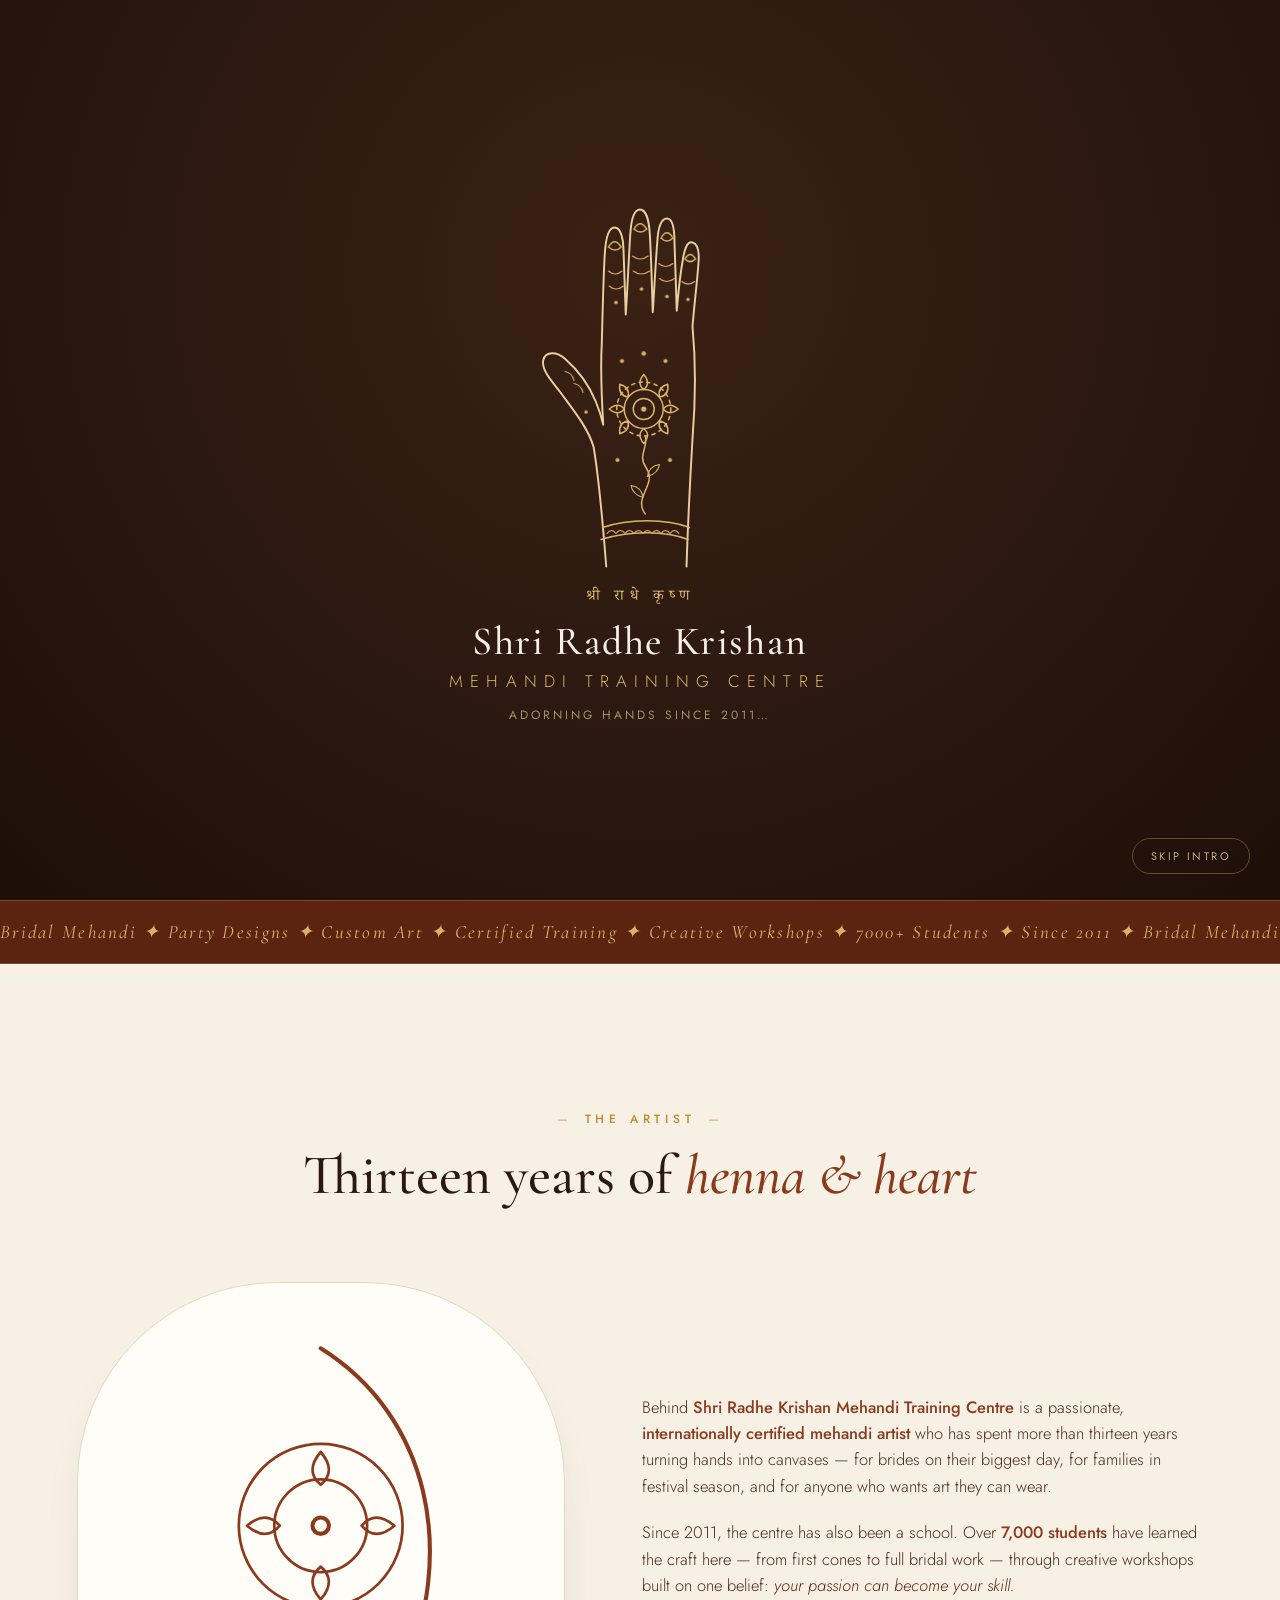
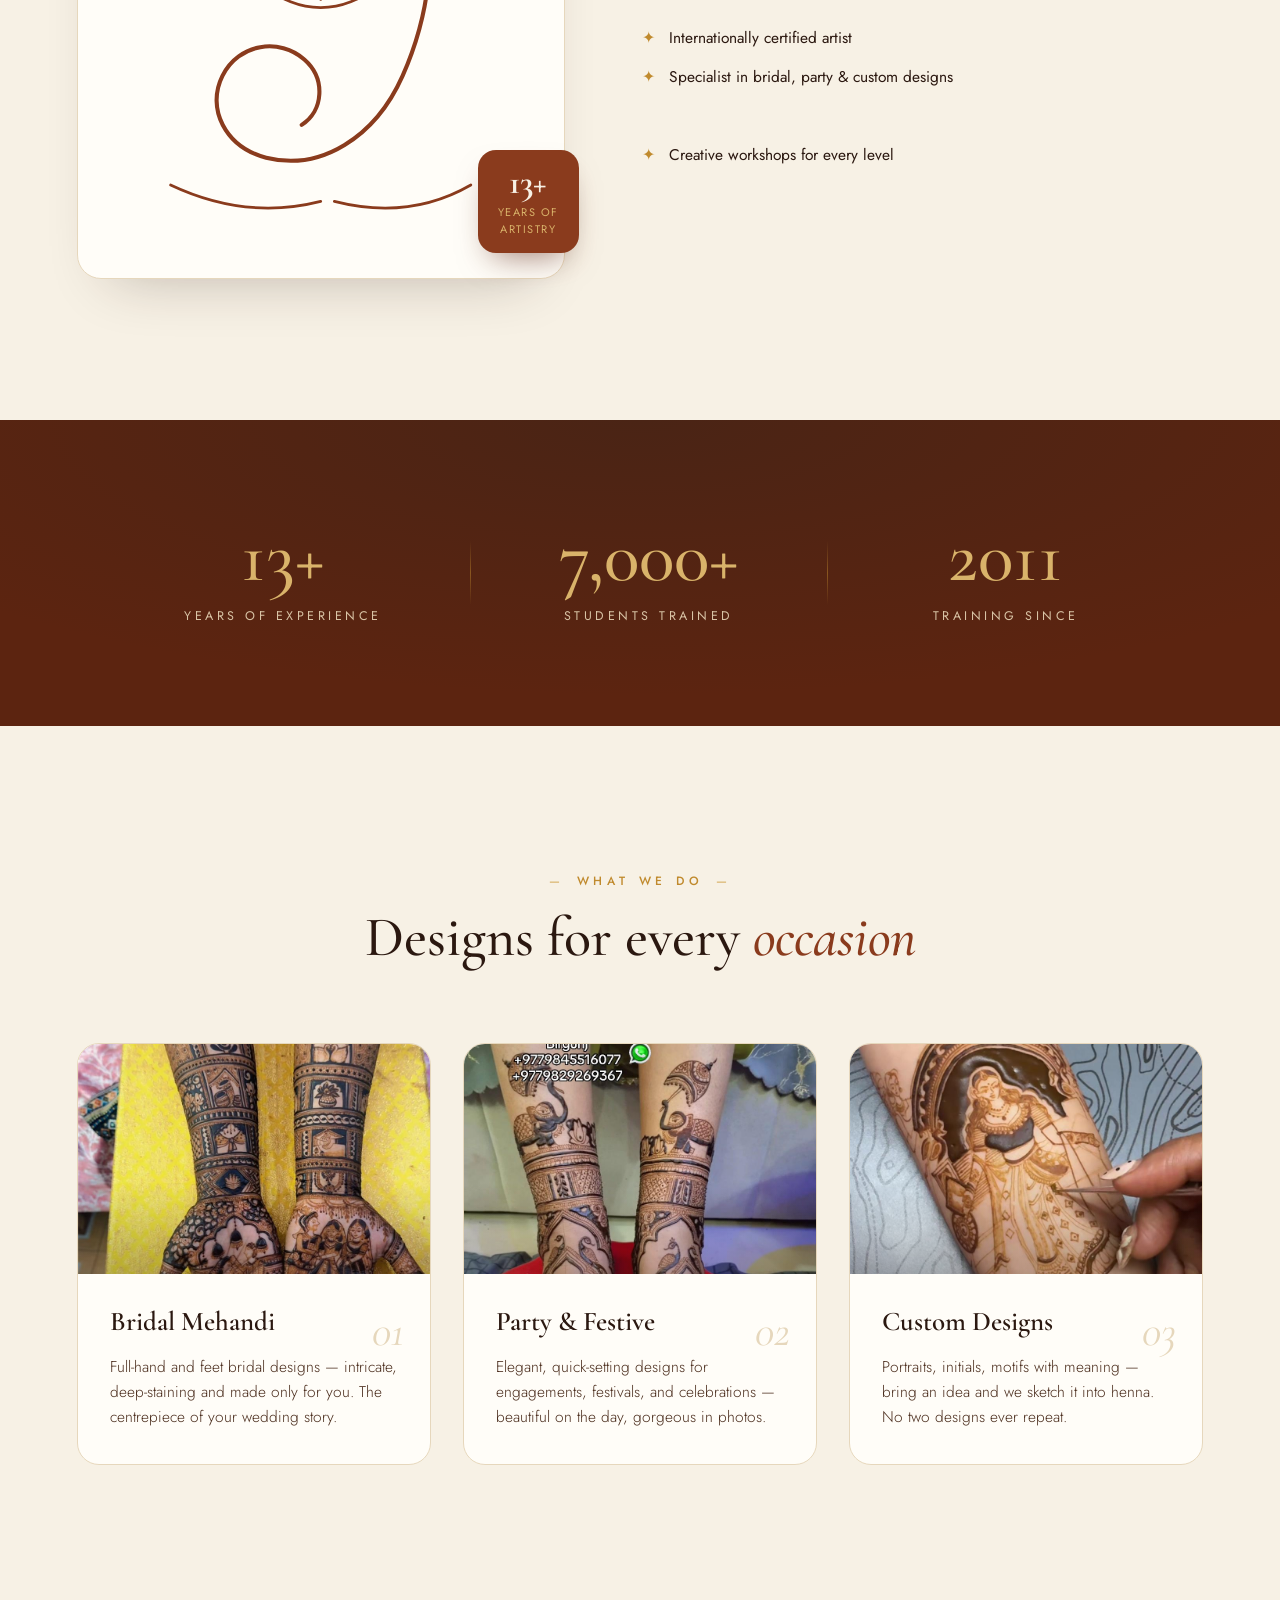
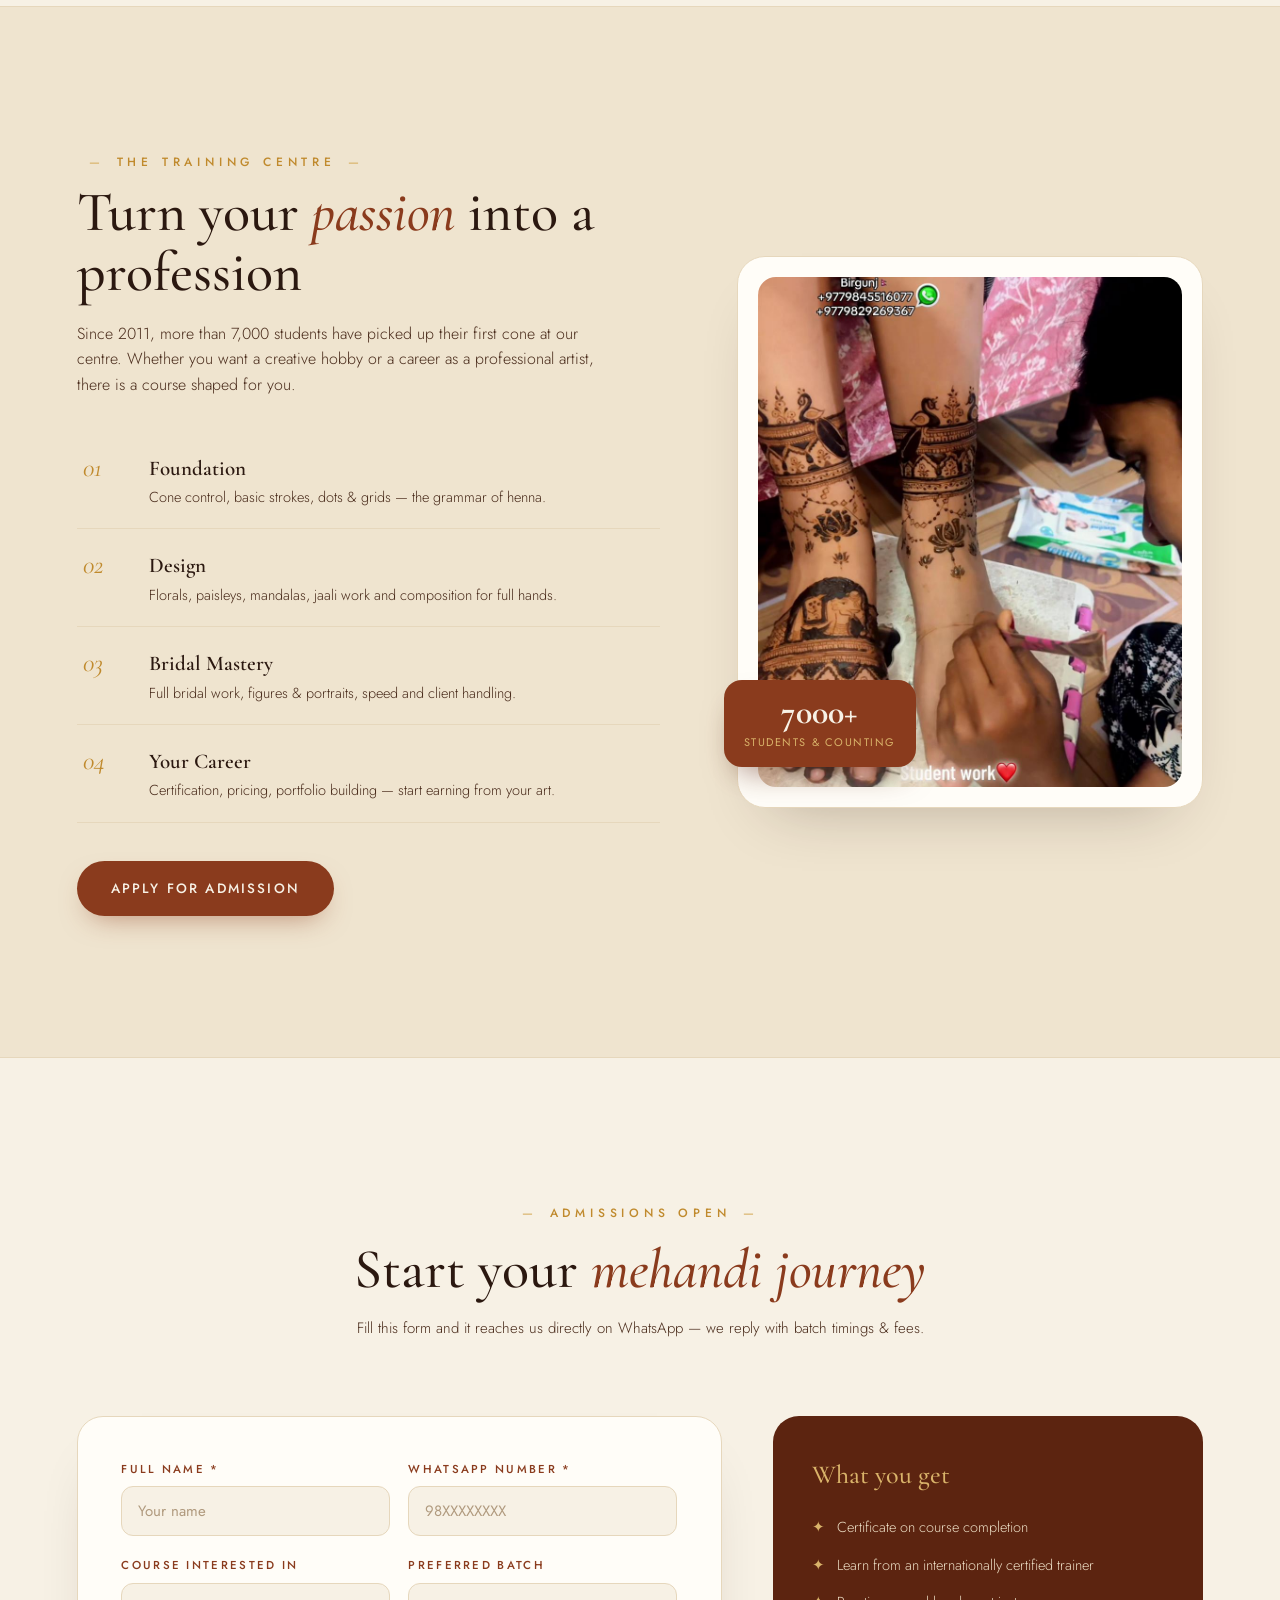
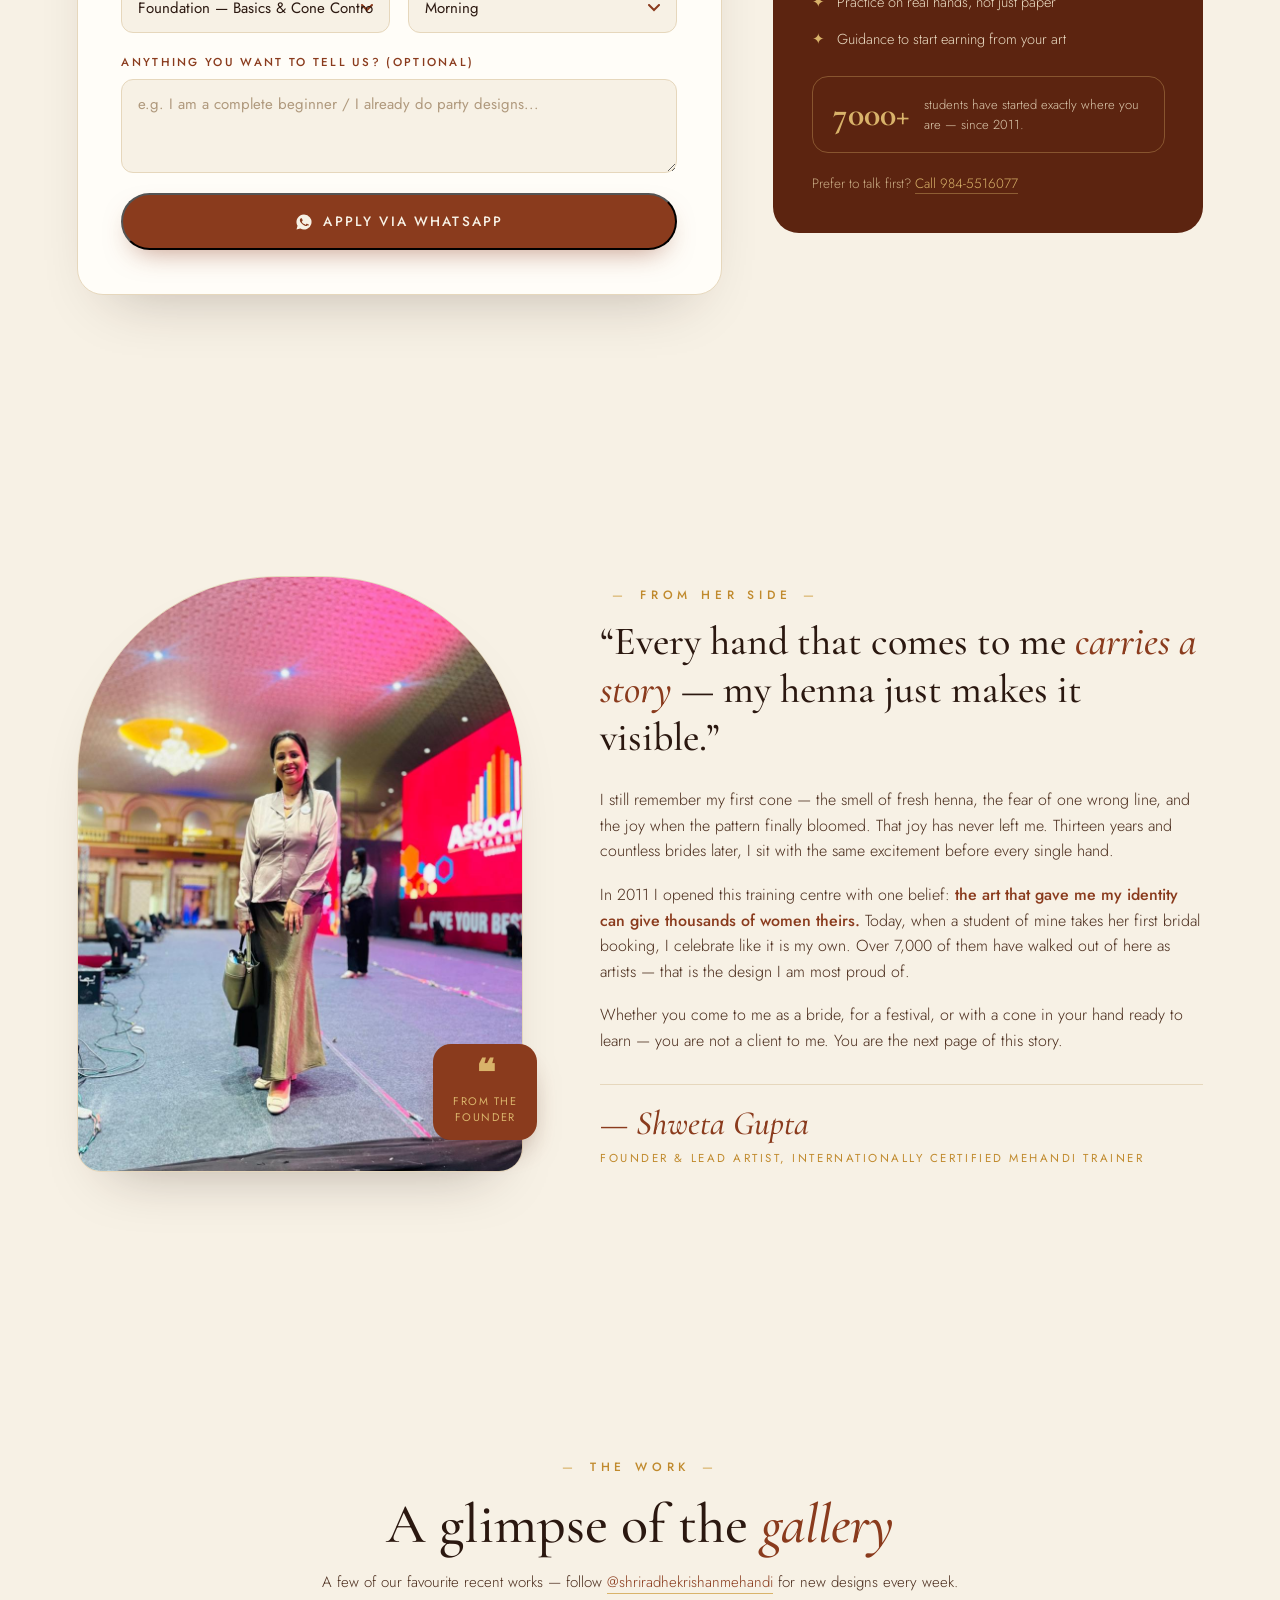
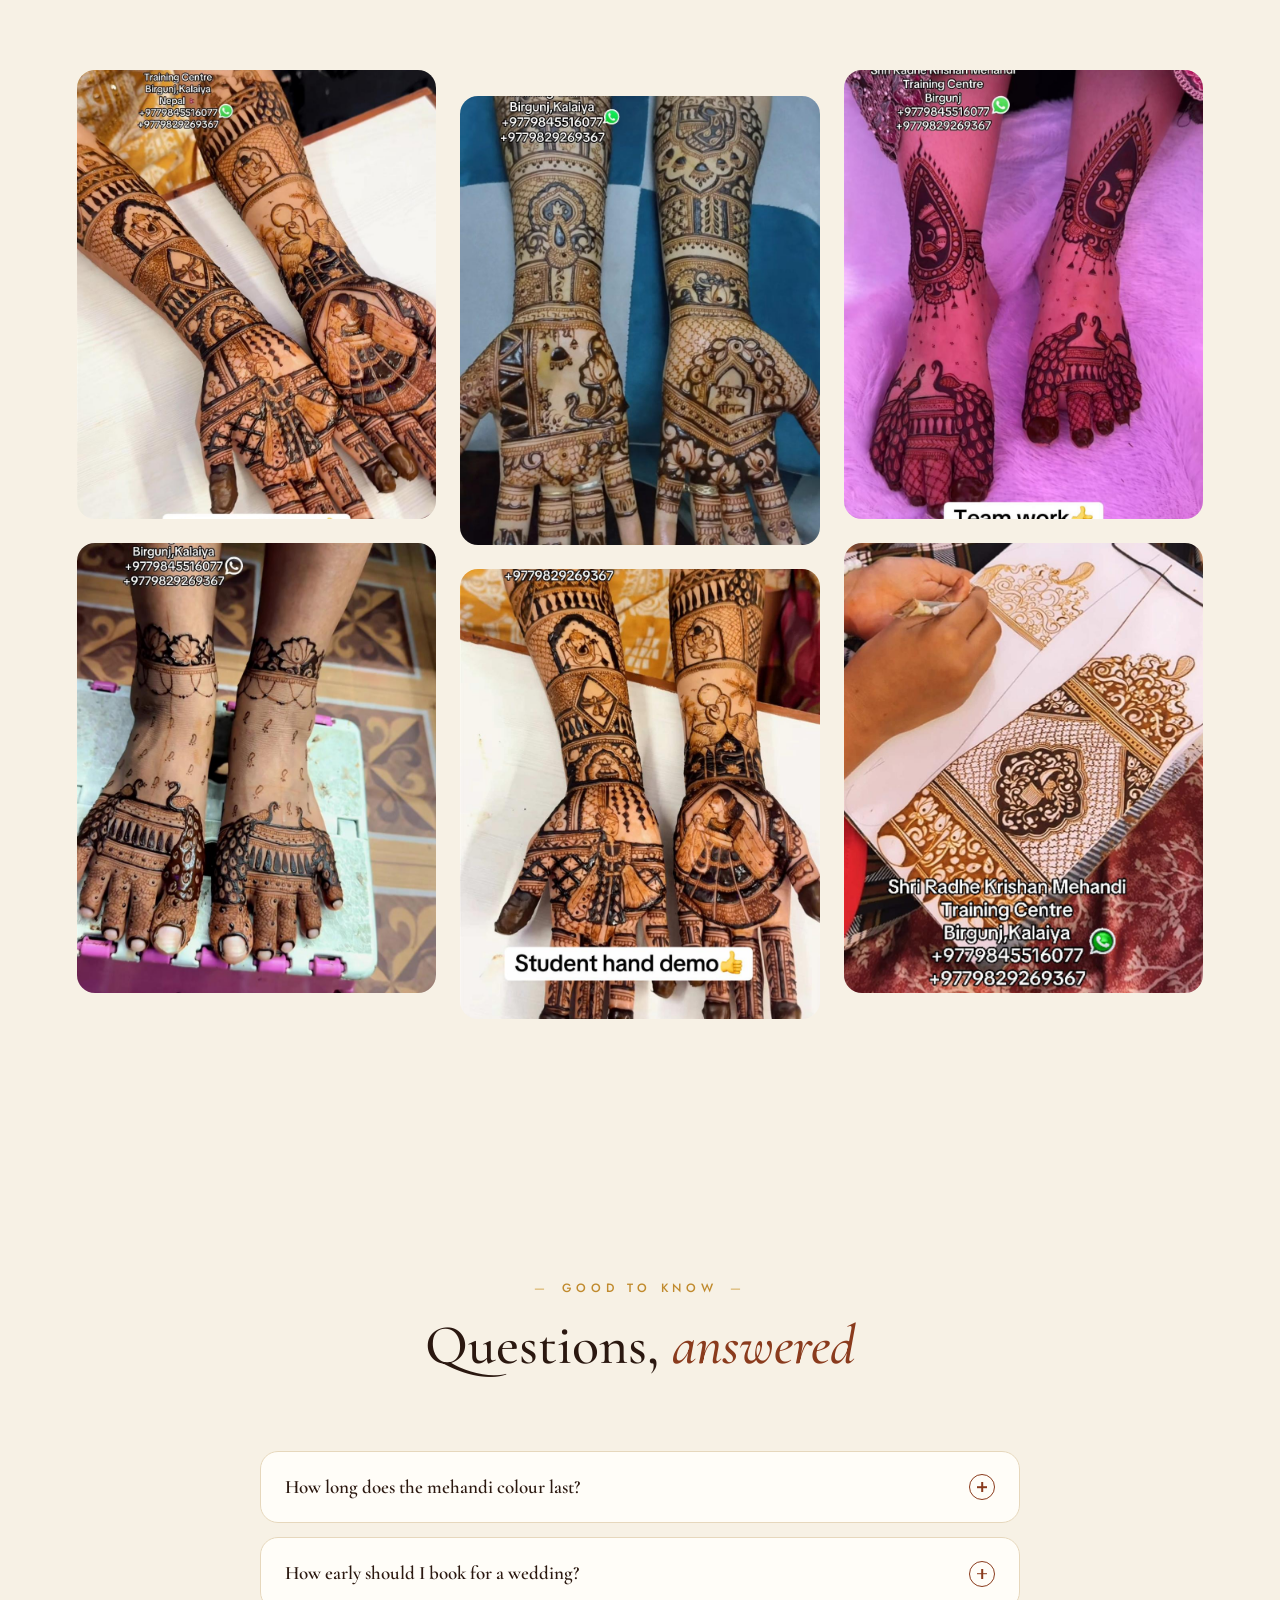
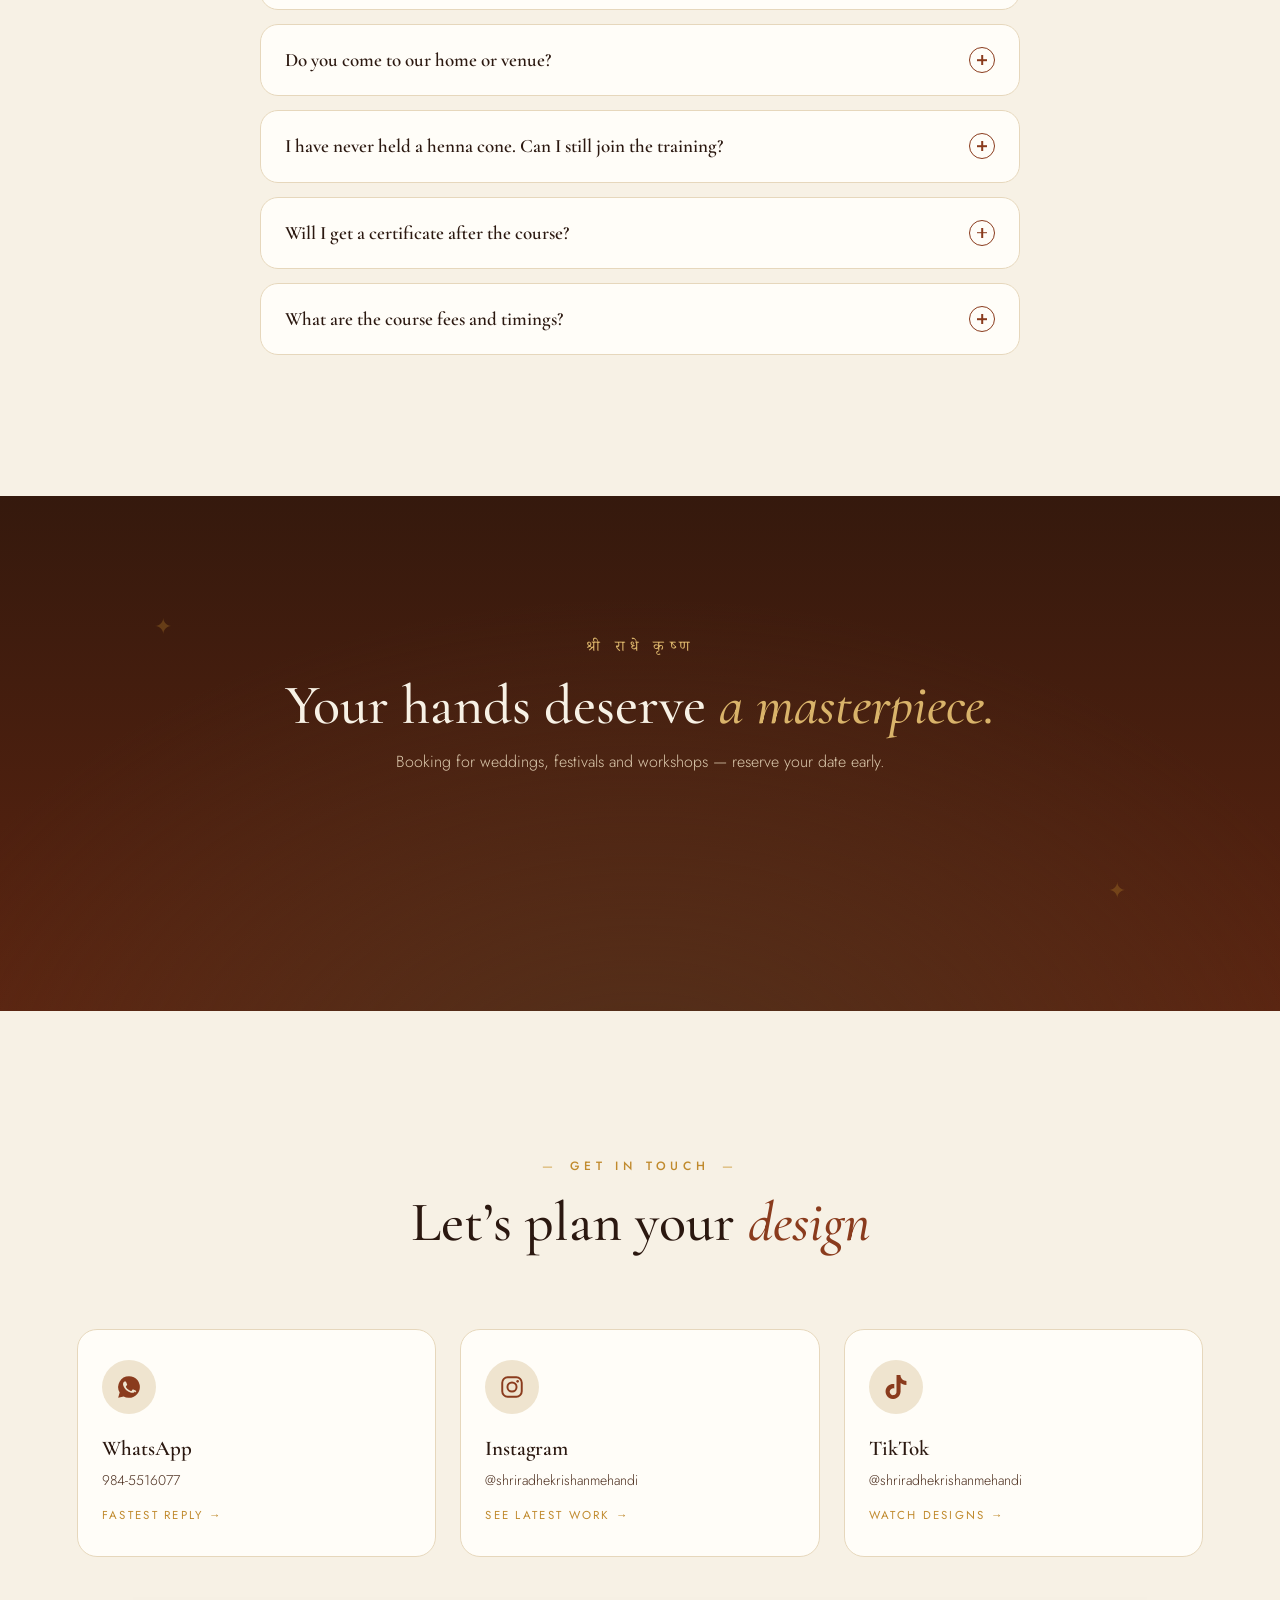
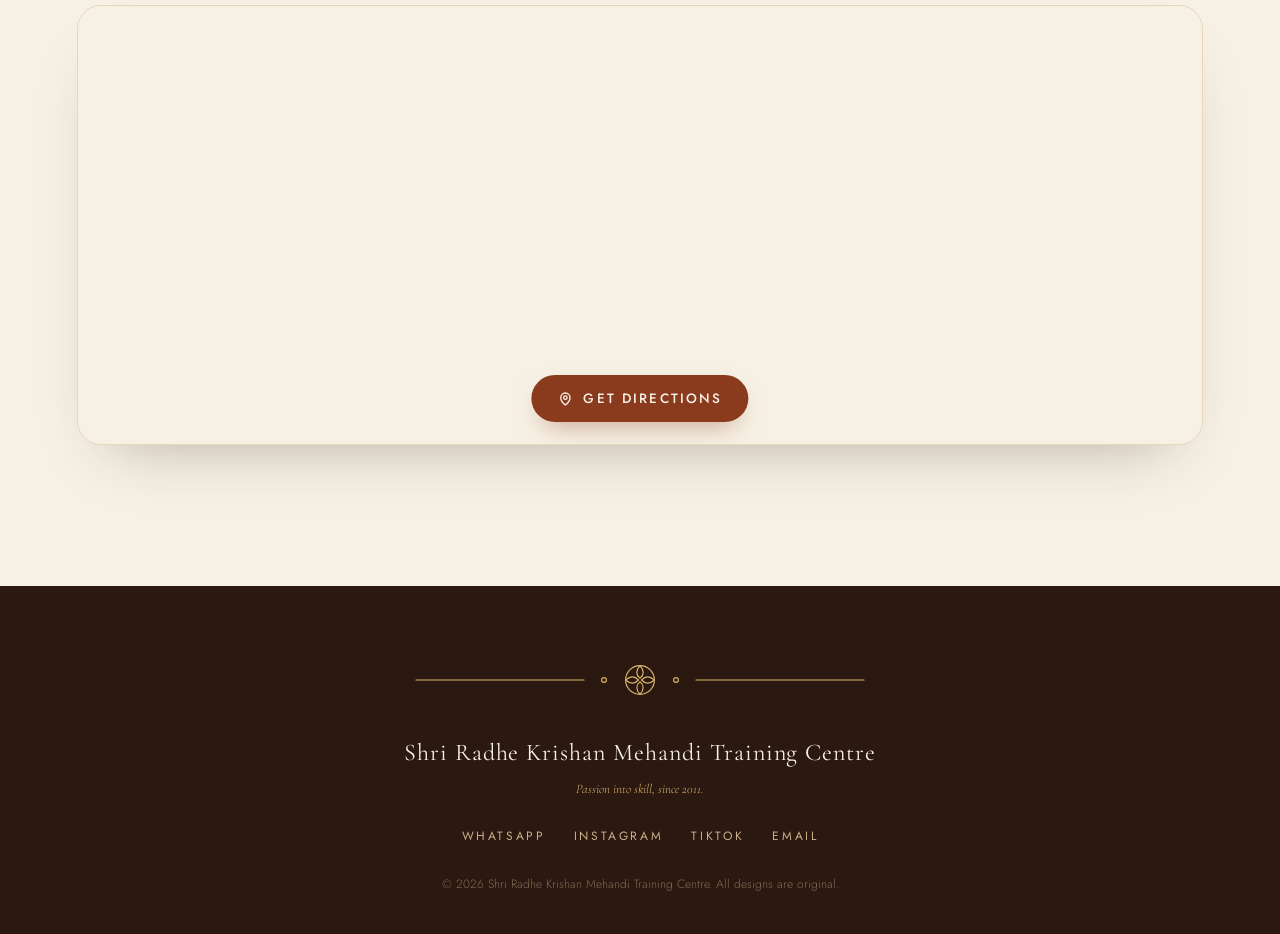
==== commit eef3e8f6: "Add FAQ accordion, SEO/OG tags, README; compress images ~30% - Animated FAQ section (6 questions, on" ====
--- a/index.html
+++ b/index.html
@@ -4,7 +4,15 @@
 <meta charset="UTF-8">
 <meta name="viewport" content="width=device-width, initial-scale=1.0">
 <title>Shri Radhe Krishan Mehandi Training Centre — Bridal Mehandi Artist &amp; Trainer</title>
-<meta name="description" content="Internationally certified mehandi artist with 13+ years of experience. Bridal, party & custom mehandi designs. Training 7000+ students since 2011.">
+<meta name="description" content="Internationally certified mehandi artist with 13+ years of experience in Birgunj, Nepal. Bridal, party & custom mehandi designs. Training 7000+ students since 2011.">
+<meta name="theme-color" content="#5c2410">
+<link rel="canonical" href="https://hesignberg-0.github.io/shri-radhe-krishan-mehandi/">
+<meta property="og:type" content="website">
+<meta property="og:title" content="Shri Radhe Krishan Mehandi Training Centre — Bridal Mehandi Artist & Trainer">
+<meta property="og:description" content="Bridal, party & custom mehandi designs in Birgunj, Nepal. 13+ years of artistry, 7000+ students trained since 2011. Admissions open.">
+<meta property="og:image" content="https://hesignberg-0.github.io/shri-radhe-krishan-mehandi/assets/img/g1.jpg">
+<meta property="og:url" content="https://hesignberg-0.github.io/shri-radhe-krishan-mehandi/">
+<meta name="twitter:card" content="summary_large_image">
 <link rel="preconnect" href="https://fonts.googleapis.com">
 <link rel="preconnect" href="https://fonts.gstatic.com" crossorigin>
 <link href="https://fonts.googleapis.com/css2?family=Cormorant+Garamond:ital,wght@0,400;0,500;0,600;0,700;1,400;1,500&family=Jost:wght@300;400;500;600&family=Noto+Serif+Devanagari:wght@500&display=swap" rel="stylesheet">
@@ -421,6 +429,40 @@
     </div>
   </section>
 
+  <!-- ══════════════ FAQ ══════════════ -->
+  <section class="faq section" id="faq">
+    <div class="section-head reveal">
+      <span class="kicker">Good To Know</span>
+      <h2>Questions, <em>answered</em></h2>
+    </div>
+    <div class="faq-list">
+      <details class="faq-item reveal">
+        <summary>How long does the mehandi colour last?<i></i></summary>
+        <div class="faq-body"><p>The stain is darkest 24–48 hours after application and usually stays beautiful for 1–2 weeks. Keep the paste on longer, avoid water for the first few hours, and the colour rewards you.</p></div>
+      </details>
+      <details class="faq-item reveal">
+        <summary>How early should I book for a wedding?<i></i></summary>
+        <div class="faq-body"><p>Wedding season dates fill up fast — message us on WhatsApp as soon as your date is fixed and we will reserve it for you.</p></div>
+      </details>
+      <details class="faq-item reveal">
+        <summary>Do you come to our home or venue?<i></i></summary>
+        <div class="faq-body"><p>Yes — home and venue visits can be arranged. Tell us your location and date on WhatsApp and we will confirm everything.</p></div>
+      </details>
+      <details class="faq-item reveal">
+        <summary>I have never held a henna cone. Can I still join the training?<i></i></summary>
+        <div class="faq-body"><p>Absolutely — most of our 7,000+ students started as complete beginners. The Foundation course begins with cone control and basic strokes, step by step.</p></div>
+      </details>
+      <details class="faq-item reveal">
+        <summary>Will I get a certificate after the course?<i></i></summary>
+        <div class="faq-body"><p>Yes, you receive a certificate on completing your course — and more importantly, the skill and portfolio to start taking your own bookings.</p></div>
+      </details>
+      <details class="faq-item reveal">
+        <summary>What are the course fees and timings?<i></i></summary>
+        <div class="faq-body"><p>Batches and fees vary by course and season. <a href="#admission">Send the admission form</a> or message us on WhatsApp and we will share the current schedule with you.</p></div>
+      </details>
+    </div>
+  </section>
+
   <!-- ══════════════ CTA BANNER ══════════════ -->
   <section class="cta-banner">
     <div class="cta-inner reveal">
--- a/css/style.css
+++ b/css/style.css
@@ -23,6 +23,7 @@
 
 *{margin:0;padding:0;box-sizing:border-box}
 html{scroll-behavior:smooth}
+section[id]{scroll-margin-top:76px}
 body{
   font-family:var(--font-body);
   background:var(--cream);
@@ -544,6 +545,43 @@
   transform:translateY(100%);transition:transform .55s var(--ease-out);
 }
 .g-tile:hover::after{transform:translateY(0)}
+
+/* ═══════════════ FAQ ═══════════════ */
+.faq-list{max-width:760px;margin:0 auto;display:grid;gap:14px}
+.faq-item{
+  background:var(--white);border:1.5px solid var(--cream-3);border-radius:18px;
+  overflow:hidden;transition:border-color .4s, box-shadow .4s;
+}
+.faq-item[open]{border-color:var(--gold-soft);box-shadow:0 20px 40px -28px rgba(92,36,16,.35)}
+.faq-item summary{
+  list-style:none;cursor:pointer;
+  display:flex;align-items:center;justify-content:space-between;gap:16px;
+  padding:20px 24px;
+  font-family:var(--font-display);font-size:19px;font-weight:600;color:var(--ink);
+  transition:color .3s;
+}
+.faq-item summary::-webkit-details-marker{display:none}
+.faq-item summary:hover{color:var(--henna)}
+.faq-item summary i{
+  flex-shrink:0;width:26px;height:26px;position:relative;
+  border:1.5px solid var(--henna);border-radius:50%;
+  transition:transform .45s var(--ease-out), background .3s;
+}
+.faq-item summary i::before,.faq-item summary i::after{
+  content:"";position:absolute;top:50%;left:50%;background:var(--henna);
+  transition:background .3s;
+}
+.faq-item summary i::before{width:10px;height:1.6px;transform:translate(-50%,-50%)}
+.faq-item summary i::after{width:1.6px;height:10px;transform:translate(-50%,-50%)}
+.faq-item[open] summary i{transform:rotate(135deg);background:var(--henna)}
+.faq-item[open] summary i::before,.faq-item[open] summary i::after{background:var(--cream)}
+.faq-body{overflow:hidden}
+.faq-body p{
+  padding:0 24px 22px;font-size:15px;font-weight:300;color:var(--ink-soft);
+}
+.faq-body a{color:var(--henna);border-bottom:1px solid var(--gold-soft)}
+.faq-item[open] .faq-body p{animation:faq-open .5s var(--ease-out)}
+@keyframes faq-open{from{opacity:0;transform:translateY(-8px)}to{opacity:1;transform:translateY(0)}}
 
 /* ═══════════════ CTA BANNER ═══════════════ */
 .cta-banner{
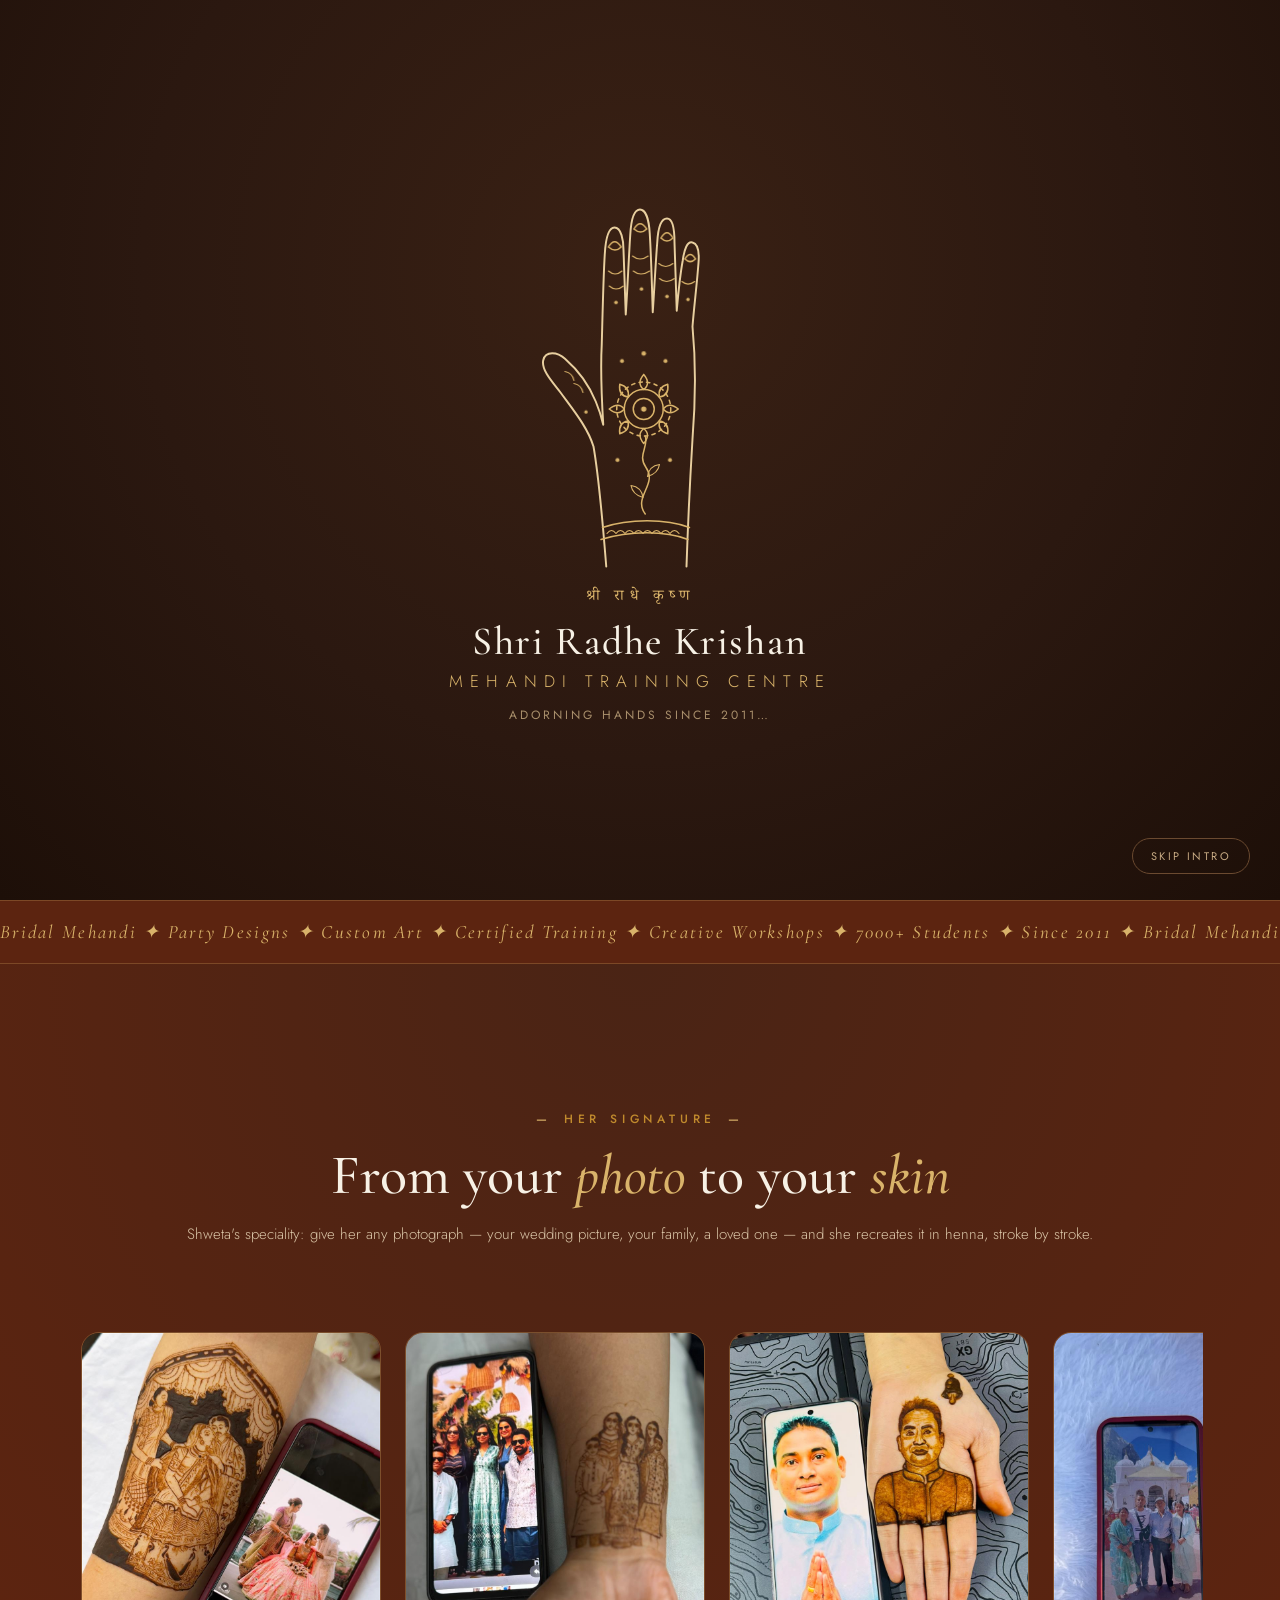
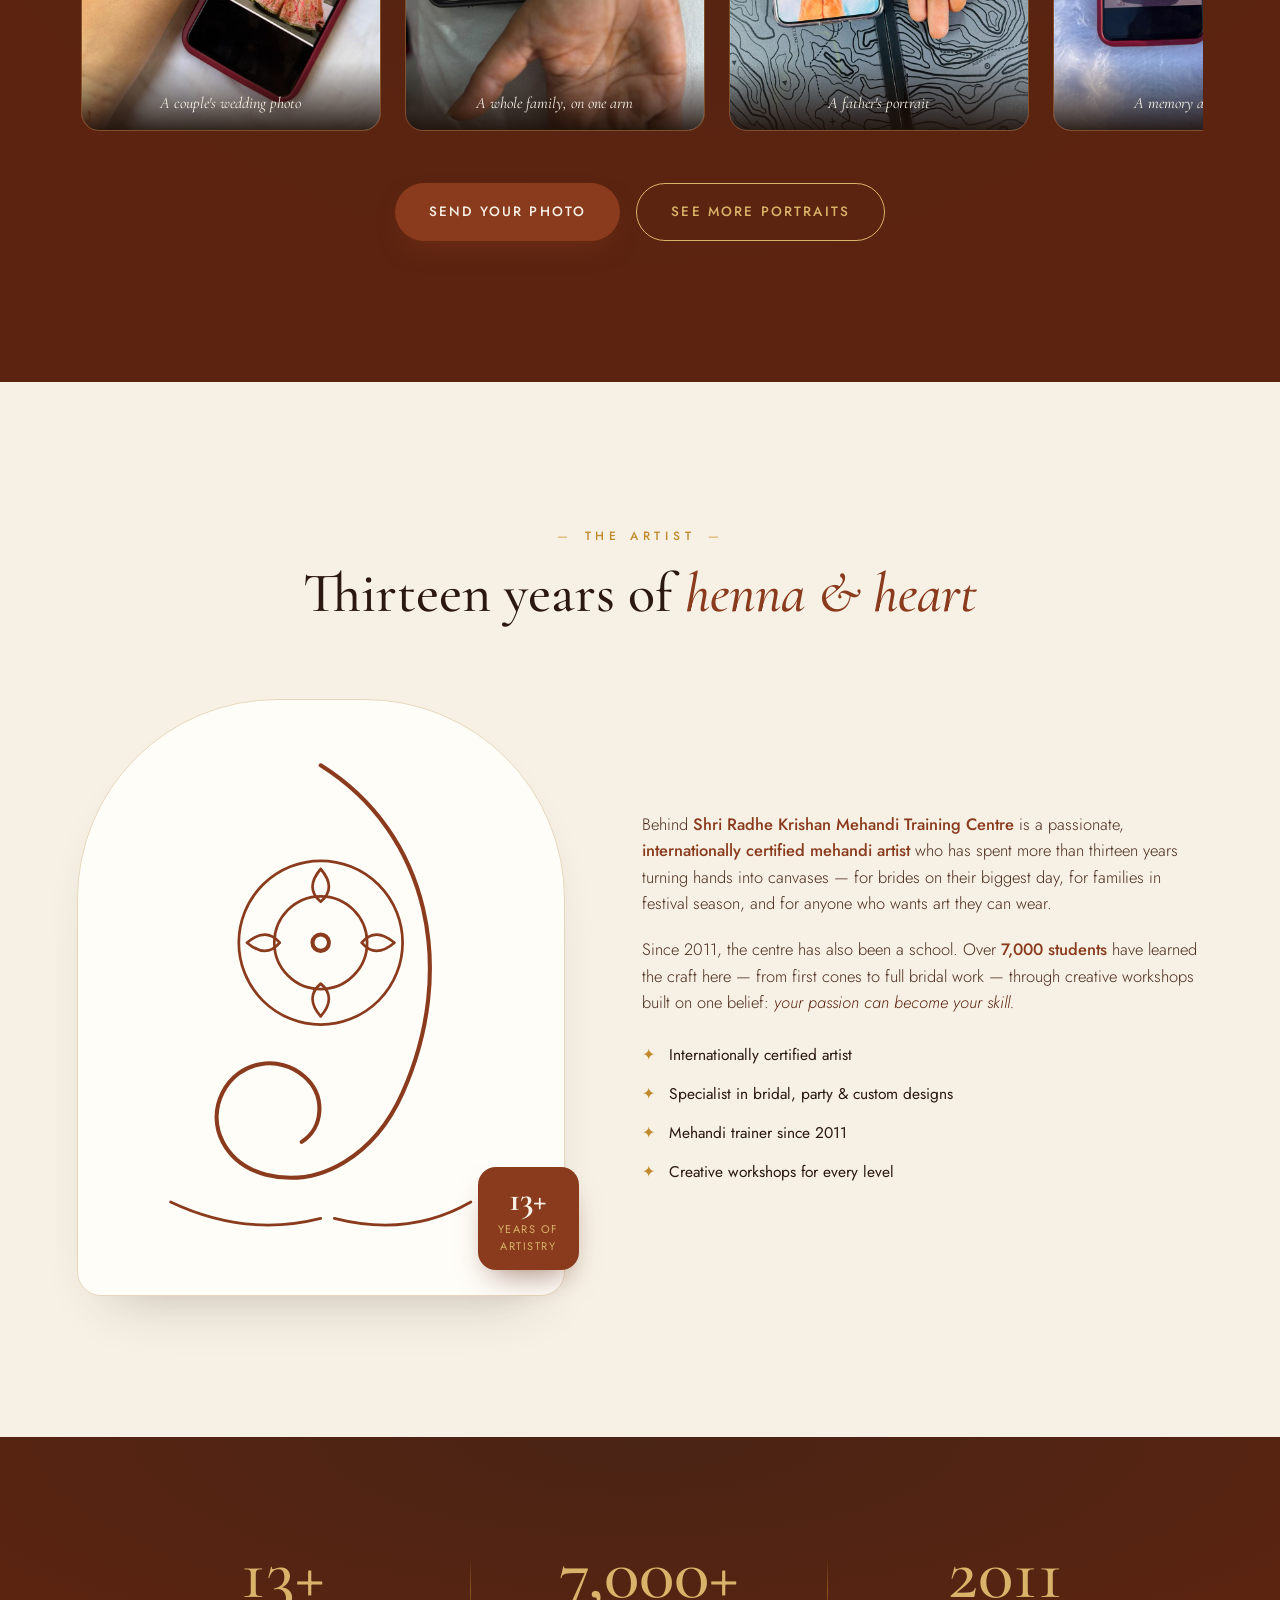
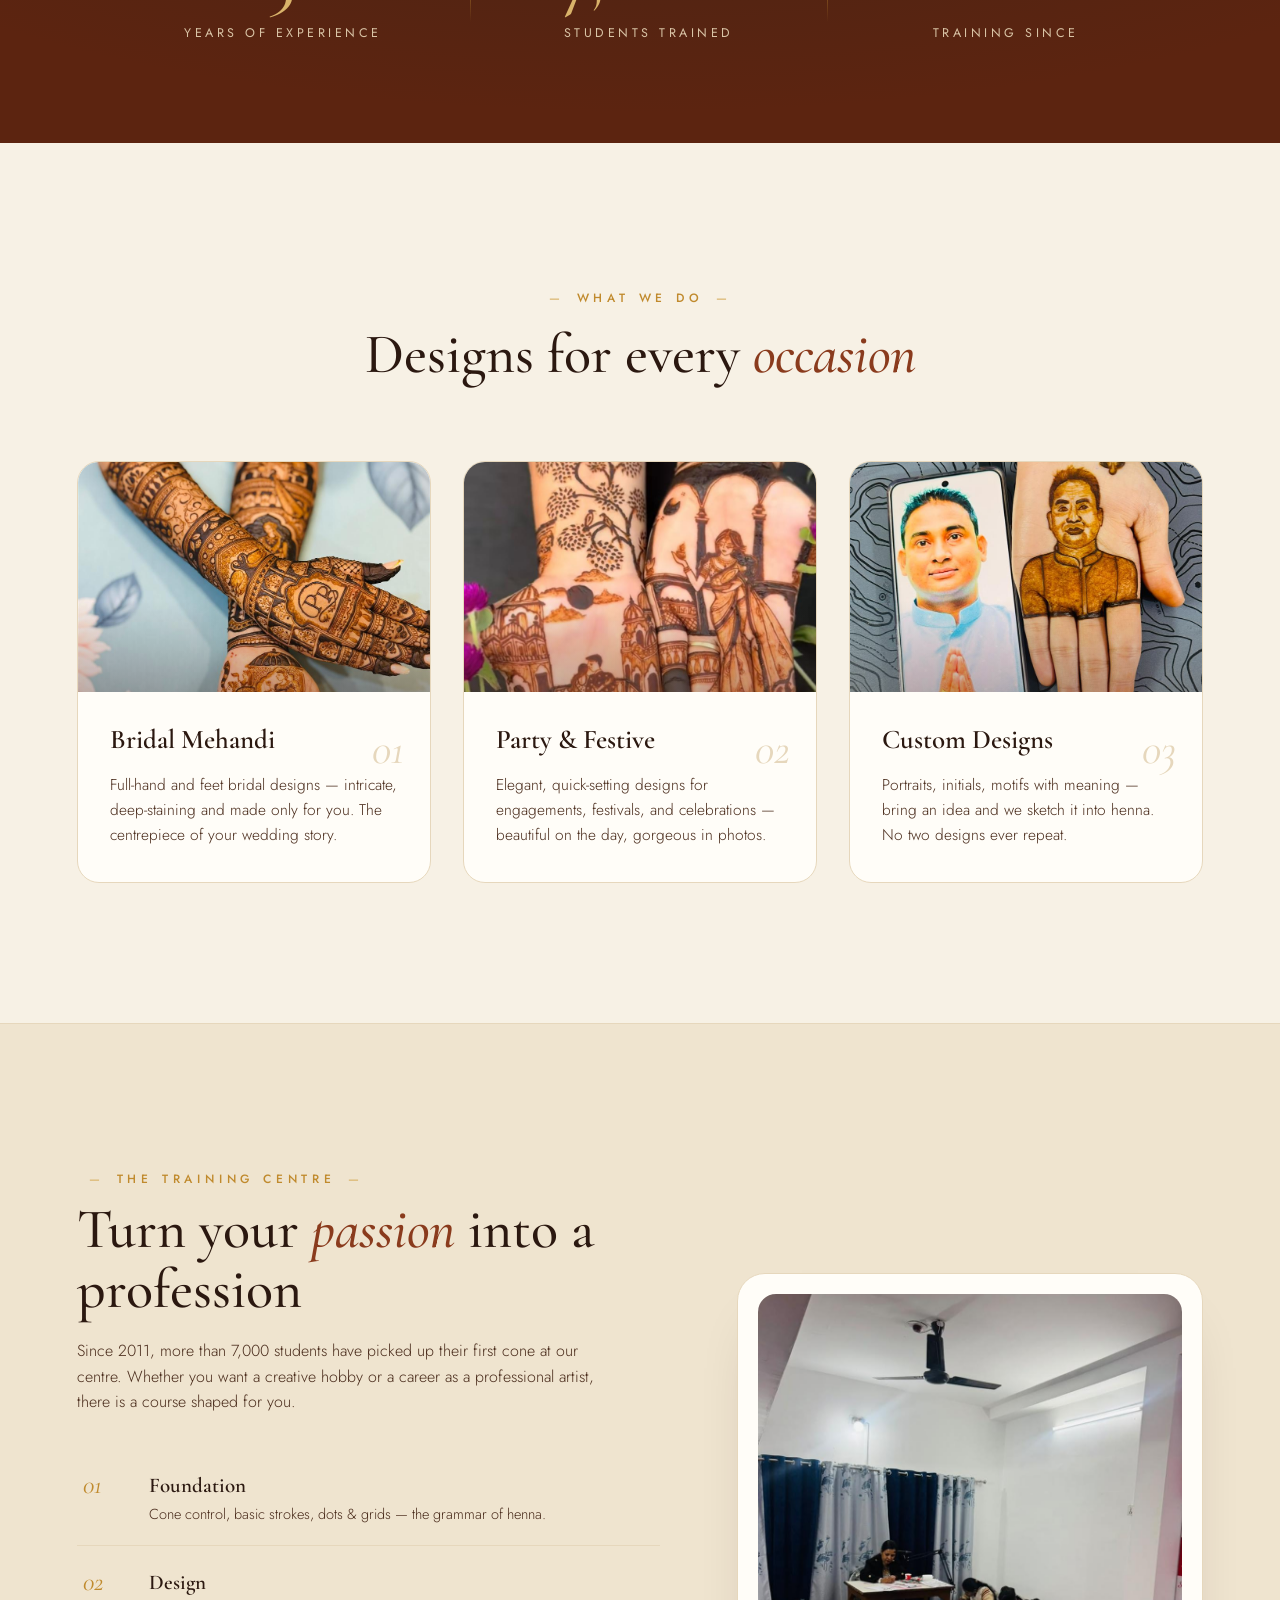
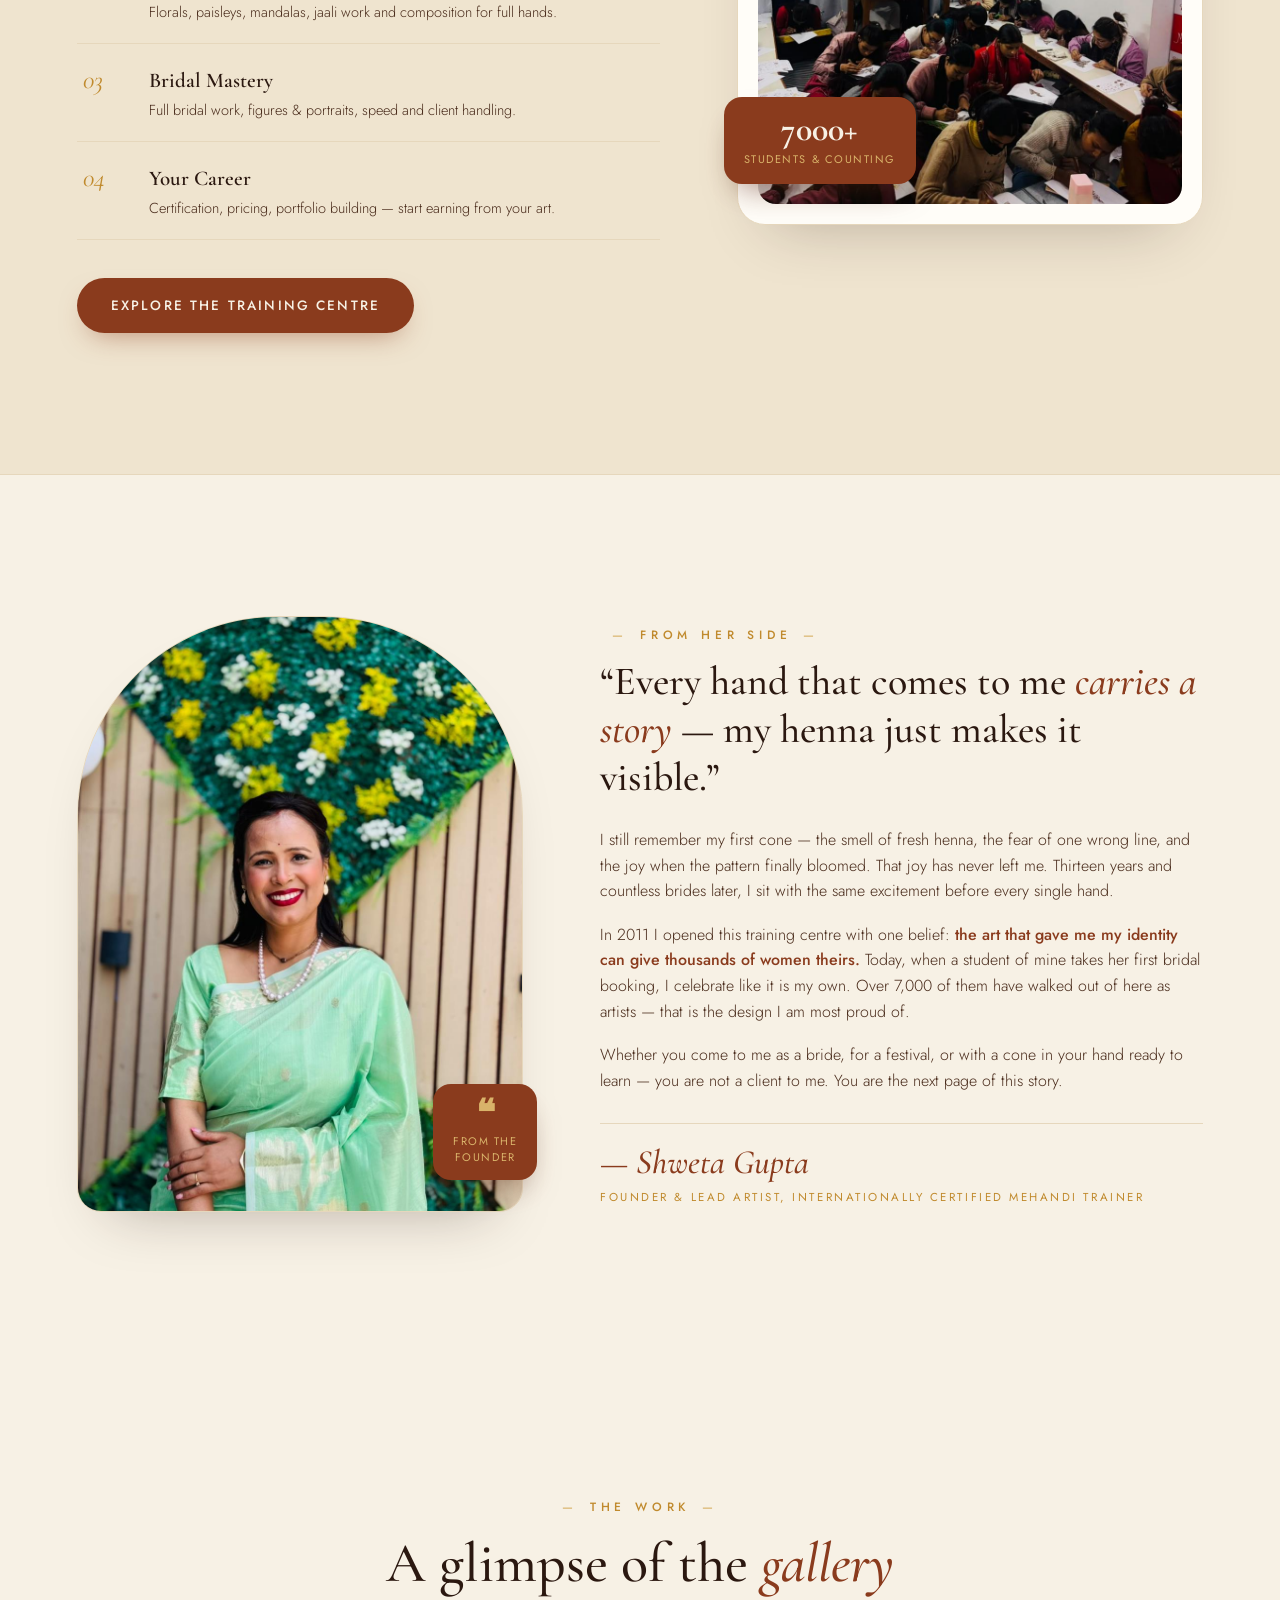
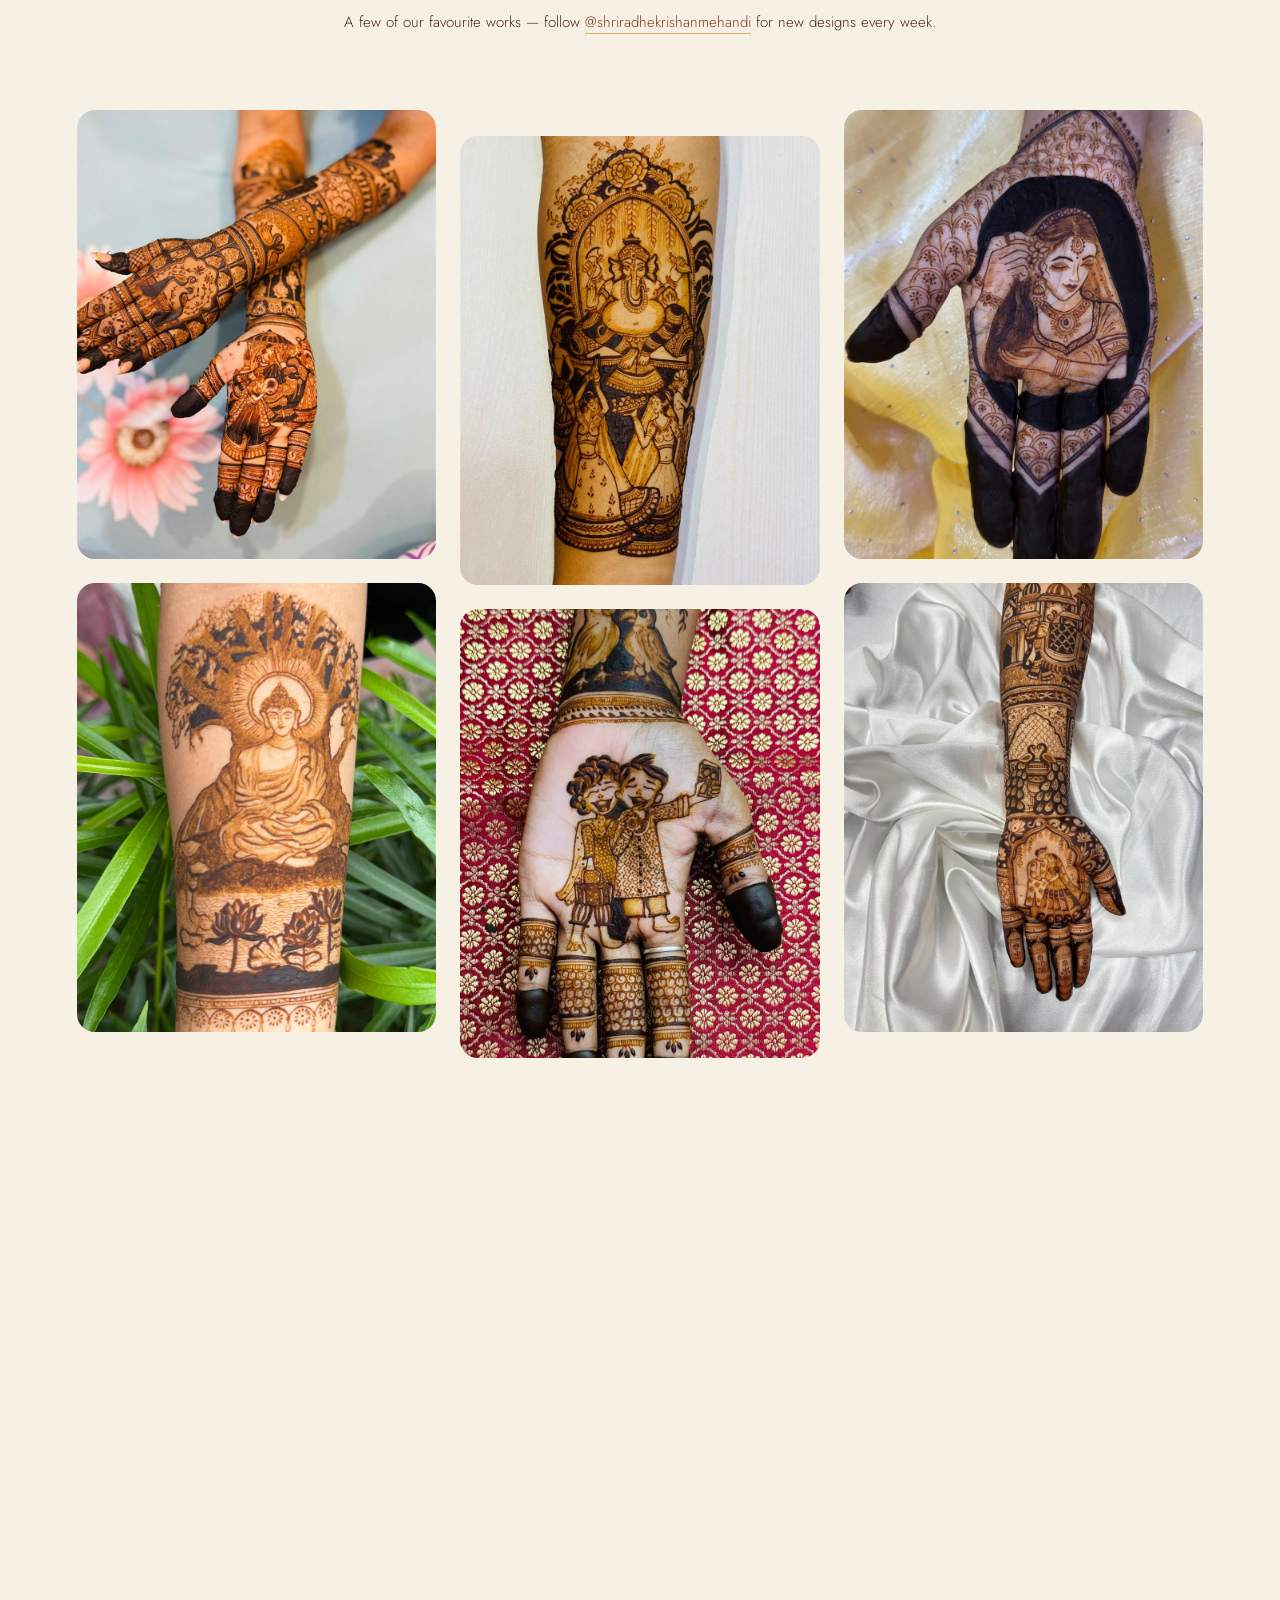
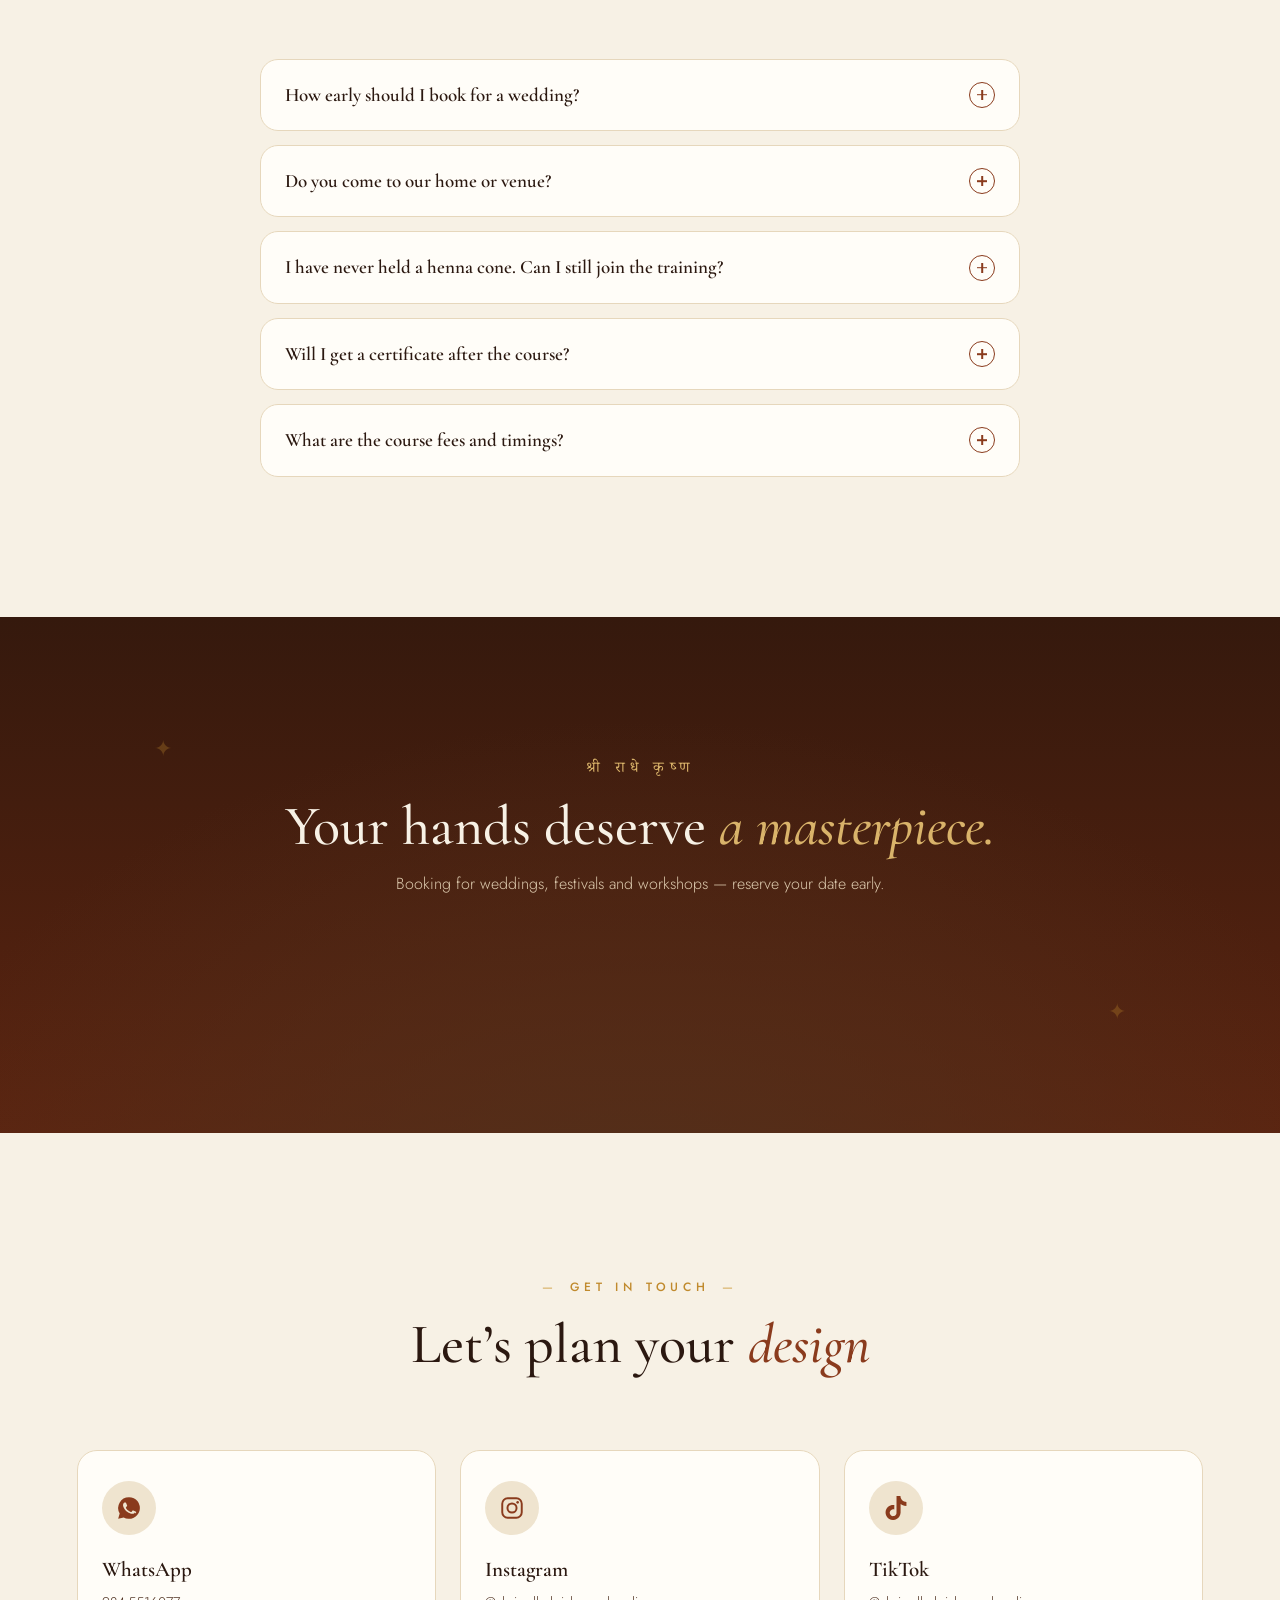
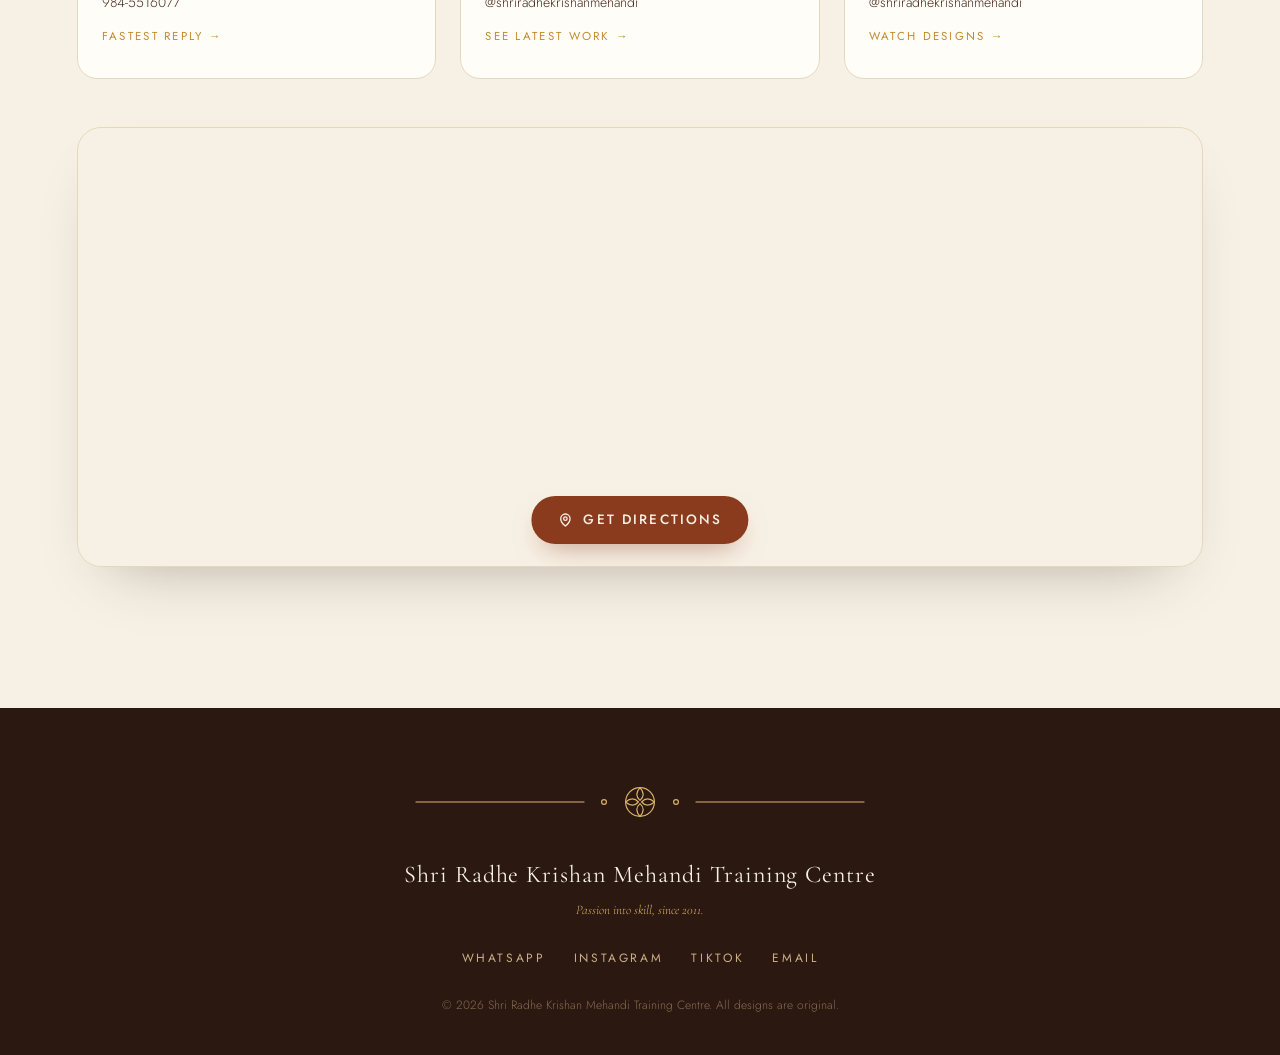
==== commit be676bd6: "Multi-page site with real client photos and videos - 62 curated photos (bridal, photo-to-henna portr" ====
--- a/index.html
+++ b/index.html
@@ -1,4 +1,4 @@
-<!DOCTYPE html>
+﻿<!DOCTYPE html>
 <html lang="en">
 <head>
 <meta charset="UTF-8">
@@ -10,7 +10,7 @@
 <meta property="og:type" content="website">
 <meta property="og:title" content="Shri Radhe Krishan Mehandi Training Centre — Bridal Mehandi Artist & Trainer">
 <meta property="og:description" content="Bridal, party & custom mehandi designs in Birgunj, Nepal. 13+ years of artistry, 7000+ students trained since 2011. Admissions open.">
-<meta property="og:image" content="https://hesignberg-0.github.io/shri-radhe-krishan-mehandi/assets/img/g1.jpg">
+<meta property="og:image" content="https://hesignberg-0.github.io/shri-radhe-krishan-mehandi/assets/img/bridal-01.jpg">
 <meta property="og:url" content="https://hesignberg-0.github.io/shri-radhe-krishan-mehandi/">
 <meta name="twitter:card" content="summary_large_image">
 <link rel="preconnect" href="https://fonts.googleapis.com">
@@ -123,9 +123,10 @@
     <span>Shri Radhe Krishan <em>Mehandi</em></span>
   </a>
   <nav class="nav-links" id="navLinks">
-    <a href="#gallery">Gallery</a>
-    <a href="#admission">Admission</a>
-    <a href="#contact">Contact</a>
+    <a href="gallery.html">Gallery</a>
+    <a href="training.html">Training</a>
+    <a href="about.html">About</a>
+    <a href="contact.html">Contact</a>
     <a class="nav-cta" href="https://wa.me/9779845516077" target="_blank" rel="noopener">
       <svg viewBox="0 0 24 24" width="15" height="15" fill="currentColor" aria-hidden="true"><path d="M12 2a10 10 0 0 0-8.6 15.1L2 22l5.1-1.3A10 10 0 1 0 12 2Zm5.4 14.1c-.2.6-1.3 1.2-1.8 1.2-.5.1-1 .2-3.3-.7-2.8-1.1-4.6-4-4.7-4.2-.1-.2-1.1-1.5-1.1-2.9s.7-2 1-2.3c.2-.3.5-.3.7-.3h.5c.2 0 .4 0 .6.5l.9 2.1c.1.2.1.4 0 .6l-.4.6-.5.5c-.2.2-.3.4-.1.7.2.3.8 1.4 1.8 2.2 1.3 1.1 2.3 1.5 2.6 1.6.3.1.5.1.7-.1l1-1.2c.2-.3.4-.2.7-.1l2 1c.3.1.5.2.6.4 0 .1 0 .8-.2 1.4Z"/></svg>
       Book Now</a>
@@ -162,10 +163,13 @@
     </div>
 
     <div class="hero-side hero-side-l" aria-hidden="true">
-      <img src="assets/img/hero-left.jpg" alt="">
+      <img src="assets/img/bridal-01.jpg" alt="">
     </div>
     <div class="hero-side hero-side-r" aria-hidden="true">
-      <img src="assets/img/hero-right.jpg" alt="">
+      <video autoplay muted loop playsinline poster="assets/img/bridal-03.jpg">
+        <source src="assets/video/reel-01.mp4" type="video/mp4">
+      </video>
+      <span class="hero-live" aria-hidden="true">● Live artistry</span>
     </div>
 
     <div class="hero-content">
@@ -197,6 +201,27 @@
     </div>
   </div>
 
+  <!-- ══════════════ SIGNATURE : PHOTO TO HENNA ══════════════ -->
+  <section class="section signature" id="signature">
+    <div class="section-head reveal">
+      <span class="kicker">Her Signature</span>
+      <h2>From your <em>photo</em> to your <em>skin</em></h2>
+      <p class="section-note">Shweta's speciality: give her any photograph — your wedding picture, your family,
+        a loved one — and she recreates it in henna, stroke by stroke.</p>
+    </div>
+    <div class="sig-row">
+      <figure class="sig-card reveal"><img src="assets/img/recr-02.jpg" alt="Wedding photo recreated in henna beside the reference phone" loading="lazy"><figcaption>A couple's wedding photo</figcaption></figure>
+      <figure class="sig-card reveal"><img src="assets/img/recr-03.jpg" alt="Five-member family portrait recreated in henna" loading="lazy"><figcaption>A whole family, on one arm</figcaption></figure>
+      <figure class="sig-card reveal"><img src="assets/img/recr-04.jpg" alt="Realistic man's portrait recreated in henna on a palm" loading="lazy"><figcaption>A father's portrait</figcaption></figure>
+      <figure class="sig-card reveal"><img src="assets/img/recr-01.jpg" alt="Family temple photo recreated in henna" loading="lazy"><figcaption>A memory at the temple</figcaption></figure>
+      <figure class="sig-card reveal"><img src="assets/img/recr-08.jpg" alt="Grandmother's portrait in henna on a child's palm" loading="lazy"><figcaption>Grandmother, remembered</figcaption></figure>
+    </div>
+    <div class="sig-cta reveal">
+      <a class="btn btn-primary" href="https://wa.me/9779845516077?text=Namaste!%20I%20want%20a%20photo%20recreated%20in%20mehandi." target="_blank" rel="noopener">Send Your Photo</a>
+      <a class="btn btn-ghost" href="gallery.html">See More Portraits</a>
+    </div>
+  </section>
+
   <!-- ══════════════ ABOUT ══════════════ -->
   <section class="about section" id="about">
     <div class="section-head reveal">
@@ -254,7 +279,7 @@
     </div>
     <div class="cards">
       <article class="card reveal tilt">
-        <div class="card-img"><img src="assets/img/srv-bridal.jpg" alt="Intricate full-arm bridal mehandi design" loading="lazy"></div>
+        <div class="card-img"><img src="assets/img/bridal-02.jpg" alt="Intricate full-arm bridal mehandi with initials" loading="lazy"></div>
         <div class="card-body">
           <h3>Bridal Mehandi</h3>
           <p>Full-hand and feet bridal designs — intricate, deep-staining and made only for you. The centrepiece of your wedding story.</p>
@@ -262,7 +287,7 @@
         </div>
       </article>
       <article class="card reveal tilt">
-        <div class="card-img"><img src="assets/img/srv-party.jpg" alt="Festive feet mehandi with elephant and umbrella motifs" loading="lazy"></div>
+        <div class="card-img"><img src="assets/img/fest-03.jpg" alt="Karwa Chauth themed mehandi on both hands" loading="lazy"></div>
         <div class="card-body">
           <h3>Party &amp; Festive</h3>
           <p>Elegant, quick-setting designs for engagements, festivals, and celebrations — beautiful on the day, gorgeous in photos.</p>
@@ -270,7 +295,7 @@
         </div>
       </article>
       <article class="card reveal tilt">
-        <div class="card-img"><img src="assets/img/srv-custom.jpg" alt="Custom bridal figure portrait drawn in henna" loading="lazy"></div>
+        <div class="card-img"><img src="assets/img/recr-04.jpg" alt="Realistic portrait recreated in henna from a photo" loading="lazy"></div>
         <div class="card-body">
           <h3>Custom Designs</h3>
           <p>Portraits, initials, motifs with meaning — bring an idea and we sketch it into henna. No two designs ever repeat.</p>
@@ -294,80 +319,12 @@
           <div class="t-step reveal"><span>03</span><div><h4>Bridal Mastery</h4><p>Full bridal work, figures &amp; portraits, speed and client handling.</p></div></div>
           <div class="t-step reveal"><span>04</span><div><h4>Your Career</h4><p>Certification, pricing, portfolio building — start earning from your art.</p></div></div>
         </div>
-        <a class="btn btn-primary reveal" href="#admission">Apply for Admission</a>
+        <a class="btn btn-primary reveal" href="training.html">Explore the Training Centre</a>
       </div>
       <div class="training-visual reveal">
-        <img src="assets/img/training.jpg" alt="Student applying bridal mehandi during a live training session" loading="lazy">
+        <img src="assets/img/train-01.jpg" alt="A full classroom of students practising mehandi designs at the training centre" loading="lazy">
         <div class="training-chip float-y"><strong>7000+</strong><span>students &amp; counting</span></div>
       </div>
-    </div>
-  </section>
-
-  <!-- ══════════════ ADMISSION ══════════════ -->
-  <section class="admission section" id="admission">
-    <div class="section-head reveal">
-      <span class="kicker">Admissions Open</span>
-      <h2>Start your <em>mehandi journey</em></h2>
-      <p class="section-note">Fill this form and it reaches us directly on WhatsApp — we reply with batch timings &amp; fees.</p>
-    </div>
-    <div class="admission-grid">
-      <form class="adm-form reveal" id="admissionForm" novalidate>
-        <div class="adm-row">
-          <div class="adm-field">
-            <label for="admName">Full Name *</label>
-            <input type="text" id="admName" name="name" placeholder="Your name" required>
-          </div>
-          <div class="adm-field">
-            <label for="admPhone">WhatsApp Number *</label>
-            <input type="tel" id="admPhone" name="phone" placeholder="98XXXXXXXX" required>
-          </div>
-        </div>
-        <div class="adm-row">
-          <div class="adm-field">
-            <label for="admCourse">Course Interested In</label>
-            <select id="admCourse" name="course">
-              <option>Foundation — Basics &amp; Cone Control</option>
-              <option>Design — Florals, Mandalas &amp; Jaali</option>
-              <option>Bridal Mastery — Full Bridal Work</option>
-              <option>Complete Course — Beginner to Professional</option>
-              <option>Not sure yet — need guidance</option>
-            </select>
-          </div>
-          <div class="adm-field">
-            <label for="admBatch">Preferred Batch</label>
-            <select id="admBatch" name="batch">
-              <option>Morning</option>
-              <option>Afternoon</option>
-              <option>Evening</option>
-              <option>Any time works</option>
-            </select>
-          </div>
-        </div>
-        <div class="adm-field">
-          <label for="admMsg">Anything you want to tell us? (optional)</label>
-          <textarea id="admMsg" name="message" rows="3" placeholder="e.g. I am a complete beginner / I already do party designs..."></textarea>
-        </div>
-        <p class="adm-error" id="admError" hidden>Please fill your name and WhatsApp number.</p>
-        <button type="submit" class="btn btn-primary adm-submit">
-          <svg viewBox="0 0 24 24" width="18" height="18" fill="currentColor" aria-hidden="true"><path d="M12 2a10 10 0 0 0-8.6 15.1L2 22l5.1-1.3A10 10 0 1 0 12 2Zm5.4 14.1c-.2.6-1.3 1.2-1.8 1.2-.5.1-1 .2-3.3-.7-2.8-1.1-4.6-4-4.7-4.2-.1-.2-1.1-1.5-1.1-2.9s.7-2 1-2.3c.2-.3.5-.3.7-.3h.5c.2 0 .4 0 .6.5l.9 2.1c.1.2.1.4 0 .6l-.4.6-.5.5c-.2.2-.3.4-.1.7.2.3.8 1.4 1.8 2.2 1.3 1.1 2.3 1.5 2.6 1.6.3.1.5.1.7-.1l1-1.2c.2-.3.4-.2.7-.1l2 1c.3.1.5.2.6.4 0 .1 0 .8-.2 1.4Z"/></svg>
-          Apply via WhatsApp
-        </button>
-        <p class="adm-sent" id="admSent" hidden>Opening WhatsApp with your application&hellip; press send there and you're done! 🎉</p>
-      </form>
-      <aside class="adm-info reveal">
-        <h3>What you get</h3>
-        <ul>
-          <li><i>✦</i> Certificate on course completion</li>
-          <li><i>✦</i> Learn from an internationally certified trainer</li>
-          <li><i>✦</i> Practice on real hands, not just paper</li>
-          <li><i>✦</i> Guidance to start earning from your art</li>
-        </ul>
-        <div class="adm-note">
-          <strong>7000+</strong>
-          <span>students have started exactly where you are — since 2011.</span>
-        </div>
-        <p class="adm-alt">Prefer to talk first? <a href="tel:+9779845516077">Call 984-5516077</a></p>
-      </aside>
     </div>
   </section>
 
@@ -376,7 +333,7 @@
     <div class="owner-inner">
       <div class="owner-photo reveal">
         <div class="owner-frame">
-          <img src="assets/img/owner.jpg" alt="Shweta Gupta — founder of Shri Radhe Krishan Mehandi Training Centre" onerror="this.closest('.owner-frame').classList.add('no-photo')">
+          <img src="assets/img/artist-01.jpg" alt="Shweta Gupta — founder of Shri Radhe Krishan Mehandi Training Centre" onerror="this.closest('.owner-frame').classList.add('no-photo')">
           <div class="owner-ph" aria-hidden="true">
             <svg viewBox="0 0 200 200" fill="none" stroke="currentColor" stroke-width="1.6">
               <circle cx="100" cy="100" r="56" stroke-dasharray="3 7"/>
@@ -416,16 +373,19 @@
     <div class="section-head reveal">
       <span class="kicker">The Work</span>
       <h2>A glimpse of the <em>gallery</em></h2>
-      <p class="section-note">A few of our favourite recent works — follow
+      <p class="section-note">A few of our favourite works — follow
         <a href="https://www.instagram.com/shriradhekrishanmehandi" target="_blank" rel="noopener">@shriradhekrishanmehandi</a> for new designs every week.</p>
     </div>
     <div class="gallery-grid">
-      <figure class="g-tile reveal" data-label="Bridal — Full Arm"><img src="assets/img/g1.jpg" alt="Bridal full-arm mehandi with figures and peacock motifs" loading="lazy"></figure>
-      <figure class="g-tile reveal" data-label="Bridal — Royal Theme"><img src="assets/img/g2.jpg" alt="Royal theme bridal mehandi on both arms" loading="lazy"></figure>
-      <figure class="g-tile reveal" data-label="Bridal — Feet"><img src="assets/img/g3.jpg" alt="Bridal feet mehandi with peacock design" loading="lazy"></figure>
-      <figure class="g-tile reveal" data-label="Festive — Feet"><img src="assets/img/g4.jpg" alt="Festive feet mehandi with lotus and peacock pattern" loading="lazy"></figure>
-      <figure class="g-tile reveal" data-label="Bridal — Figures"><img src="assets/img/g5.jpg" alt="Bridal hands mehandi with bride and groom figures" loading="lazy"></figure>
-      <figure class="g-tile reveal" data-label="Design Practice"><img src="assets/img/g6.jpg" alt="Mehandi design practice on paper at the training centre" loading="lazy"></figure>
+      <figure class="g-tile reveal" data-label="Bridal — Wedding Scenes"><img src="assets/img/bridal-03.jpg" alt="Crossed bridal arms with peacock and Saraswati motifs" loading="lazy"></figure>
+      <figure class="g-tile reveal" data-label="Devotional — Ganesh"><img src="assets/img/dev-01.jpg" alt="Ganesh with dancing figures drawn in henna on a forearm" loading="lazy"></figure>
+      <figure class="g-tile reveal" data-label="Bridal — The Bride"><img src="assets/img/bridal-11.jpg" alt="Bride adorning herself, drawn in henna on a palm" loading="lazy"></figure>
+      <figure class="g-tile reveal" data-label="Devotional — Buddha"><img src="assets/img/dev-02.jpg" alt="Buddha under the Bodhi tree drawn in henna" loading="lazy"></figure>
+      <figure class="g-tile reveal" data-label="Modern — Selfie Couple"><img src="assets/img/fest-02.jpg" alt="Cartoon couple taking a selfie drawn in henna" loading="lazy"></figure>
+      <figure class="g-tile reveal" data-label="Bridal — Palace Story"><img src="assets/img/bridal-01.jpg" alt="Full bridal arm with palace, elephant and couple" loading="lazy"></figure>
+    </div>
+    <div class="sig-cta reveal">
+      <a class="btn btn-primary" href="gallery.html">View the Full Gallery — 40+ Works &amp; Videos</a>
     </div>
   </section>
 
--- a/css/style.css
+++ b/css/style.css
@@ -675,6 +675,147 @@
 @keyframes wa-ring{
   0%{transform:scale(1);opacity:.8}
   100%{transform:scale(1.65);opacity:0}
+}
+
+/* ═══════════════ HERO VIDEO ═══════════════ */
+.hero-side video{
+  width:100%;height:100%;object-fit:cover;aspect-ratio:3/4.2;display:block;
+}
+.hero-live{
+  position:absolute;left:50%;bottom:14px;transform:translateX(-50%);
+  background:rgba(43,24,16,.72);color:var(--gold-soft);
+  font-size:10px;letter-spacing:.22em;text-transform:uppercase;
+  padding:6px 14px;border-radius:99px;white-space:nowrap;backdrop-filter:blur(4px);
+}
+
+/* ═══════════════ SIGNATURE : PHOTO TO HENNA ═══════════════ */
+.signature{max-width:none;background:
+  radial-gradient(ellipse 70% 90% at 50% 0%, #4a2415, transparent), var(--henna-deep);
+}
+.signature .section-head h2, .signature .section-head h2 em{color:var(--cream)}
+.signature .section-head h2 em{color:var(--gold-soft)}
+.signature .section-note{color:#d9c4a6}
+.sig-row{
+  display:flex;gap:clamp(14px,2vw,24px);
+  max-width:1280px;margin:0 auto;
+  overflow-x:auto;padding:10px 4px 26px;
+  scroll-snap-type:x mandatory;
+  scrollbar-width:thin;scrollbar-color:var(--gold) transparent;
+}
+.sig-card{
+  flex:0 0 clamp(220px,24vw,300px);scroll-snap-align:center;
+  border-radius:18px;overflow:hidden;position:relative;
+  border:1px solid rgba(217,179,106,.3);
+  transition:transform .6s var(--ease-out), box-shadow .6s;
+}
+.sig-card:hover{transform:translateY(-8px) rotate(-1deg);box-shadow:0 26px 48px -22px rgba(0,0,0,.6)}
+.sig-card img{width:100%;aspect-ratio:3/4;object-fit:cover;display:block;transition:transform .9s var(--ease-out)}
+.sig-card:hover img{transform:scale(1.06)}
+.sig-card figcaption{
+  position:absolute;left:0;right:0;bottom:0;padding:30px 16px 14px;
+  background:linear-gradient(transparent, rgba(29,15,8,.9));
+  color:var(--cream);font-family:var(--font-display);font-style:italic;
+  font-size:16px;text-align:center;
+}
+.sig-cta{display:flex;gap:16px;justify-content:center;flex-wrap:wrap;margin-top:26px}
+.signature .btn-ghost{border-color:var(--gold-soft);color:var(--gold-soft)}
+.signature .btn-ghost:hover{background:var(--gold-soft);color:var(--henna-deep)}
+
+/* ═══════════════ SUBPAGE HERO ═══════════════ */
+.page-hero{
+  padding:150px 24px 70px;text-align:center;position:relative;overflow:hidden;
+  background:radial-gradient(ellipse 80% 80% at 50% -20%, var(--cream-2), transparent), var(--cream);
+}
+.page-hero .kicker{margin-bottom:12px}
+.page-hero h1{
+  font-family:var(--font-display);font-weight:500;
+  font-size:clamp(36px,6vw,64px);line-height:1.05;color:var(--ink);
+}
+.page-hero h1 em{font-style:italic;color:var(--henna)}
+.page-hero p{max-width:560px;margin:18px auto 0;font-weight:300;color:var(--ink-soft)}
+
+/* ═══════════════ FULL GALLERY ═══════════════ */
+.g-filters{
+  display:flex;gap:10px;justify-content:center;flex-wrap:wrap;
+  margin:0 auto clamp(30px,4vw,50px);max-width:900px;
+}
+.g-filter{
+  font-family:var(--font-body);font-size:12.5px;letter-spacing:.16em;text-transform:uppercase;
+  background:none;border:1.5px solid var(--cream-3);color:var(--ink-soft);
+  padding:10px 20px;border-radius:99px;cursor:pointer;
+  transition:all .35s;
+}
+.g-filter:hover{border-color:var(--gold);color:var(--henna)}
+.g-filter.active{background:var(--henna);border-color:var(--henna);color:var(--cream)}
+.gx-grid{
+  columns:3;column-gap:clamp(14px,2vw,22px);
+  max-width:1280px;margin:0 auto;
+}
+.gx-item{
+  break-inside:avoid;margin-bottom:clamp(14px,2vw,22px);
+  border-radius:16px;overflow:hidden;position:relative;cursor:zoom-in;
+  border:1px solid var(--cream-3);
+}
+.gx-item.hidden{display:none}
+.gx-item img,.gx-item video{width:100%;display:block;transition:transform .8s var(--ease-out)}
+.gx-item:hover img{transform:scale(1.05)}
+.gx-item::after{
+  content:attr(data-label);
+  position:absolute;left:0;right:0;bottom:0;padding:34px 14px 12px;
+  background:linear-gradient(transparent, rgba(43,24,16,.82));
+  color:var(--cream);font-size:12px;letter-spacing:.14em;text-transform:uppercase;
+  opacity:0;transform:translateY(8px);transition:all .45s var(--ease-out);
+  pointer-events:none;
+}
+.gx-item:hover::after{opacity:1;transform:translateY(0)}
+.gx-item .play-badge{
+  position:absolute;top:12px;right:12px;z-index:2;
+  background:rgba(43,24,16,.72);color:var(--gold-soft);
+  font-size:10px;letter-spacing:.2em;text-transform:uppercase;
+  padding:6px 12px;border-radius:99px;pointer-events:none;
+}
+
+/* lightbox */
+.lightbox{
+  position:fixed;inset:0;z-index:90;background:rgba(29,15,8,.92);
+  display:flex;align-items:center;justify-content:center;
+  opacity:0;visibility:hidden;transition:opacity .4s, visibility .4s;
+  padding:30px;
+}
+.lightbox.open{opacity:1;visibility:visible}
+.lb-content{max-width:min(92vw,560px);text-align:center;transform:scale(.94);transition:transform .4s var(--ease-out)}
+.lightbox.open .lb-content{transform:scale(1)}
+.lb-content img,.lb-content video{
+  max-width:100%;max-height:80vh;border-radius:14px;
+  box-shadow:0 40px 90px -30px rgba(0,0,0,.8);
+}
+.lb-content p{
+  color:var(--gold-soft);margin-top:14px;
+  font-family:var(--font-display);font-style:italic;font-size:18px;
+}
+.lb-close{
+  position:absolute;top:20px;right:26px;
+  background:none;border:none;color:var(--cream);font-size:34px;line-height:1;
+  cursor:pointer;transition:transform .3s, color .3s;
+}
+.lb-close:hover{transform:rotate(90deg);color:var(--gold-soft)}
+
+/* student-work note */
+.student-strip{
+  max-width:1280px;margin:clamp(40px,6vw,70px) auto 0;
+  background:var(--white);border:1.5px solid var(--cream-3);border-radius:24px;
+  padding:clamp(24px,3vw,40px);
+}
+.student-strip h3{font-family:var(--font-display);font-size:26px;font-weight:600;margin-bottom:6px}
+.student-strip > p{font-weight:300;color:var(--ink-soft);margin-bottom:22px}
+.student-grid{display:grid;grid-template-columns:repeat(2,1fr);gap:clamp(12px,1.6vw,20px)}
+.student-grid figure{border-radius:14px;overflow:hidden;position:relative}
+.student-grid img{width:100%;aspect-ratio:4/3.4;object-fit:cover;display:block;transition:transform .8s var(--ease-out)}
+.student-grid figure:hover img{transform:scale(1.05)}
+.student-grid figcaption{
+  position:absolute;left:0;right:0;bottom:0;padding:26px 14px 10px;
+  background:linear-gradient(transparent, rgba(43,24,16,.8));
+  color:var(--cream);font-size:11.5px;letter-spacing:.16em;text-transform:uppercase;
 }
 
 /* ═══════════════ RESPONSIVE ═══════════════ */
@@ -703,11 +844,14 @@
   .gallery-grid{grid-template-columns:1fr 1fr}
   .g-tile:nth-child(2),.g-tile:nth-child(5){translate:0 0}
   .stat-divider{display:none}
+  .gx-grid{columns:2}
 }
 @media (max-width:560px){
   .cards{grid-template-columns:1fr}
   .contact-grid{grid-template-columns:1fr}
   .gallery-grid{grid-template-columns:1fr}
+  .gx-grid{columns:1}
+  .student-grid{grid-template-columns:1fr}
   .adm-row{grid-template-columns:1fr}
   .hero-title{font-size:clamp(40px,12vw,60px)}
   .loader-skip{bottom:16px;right:16px}
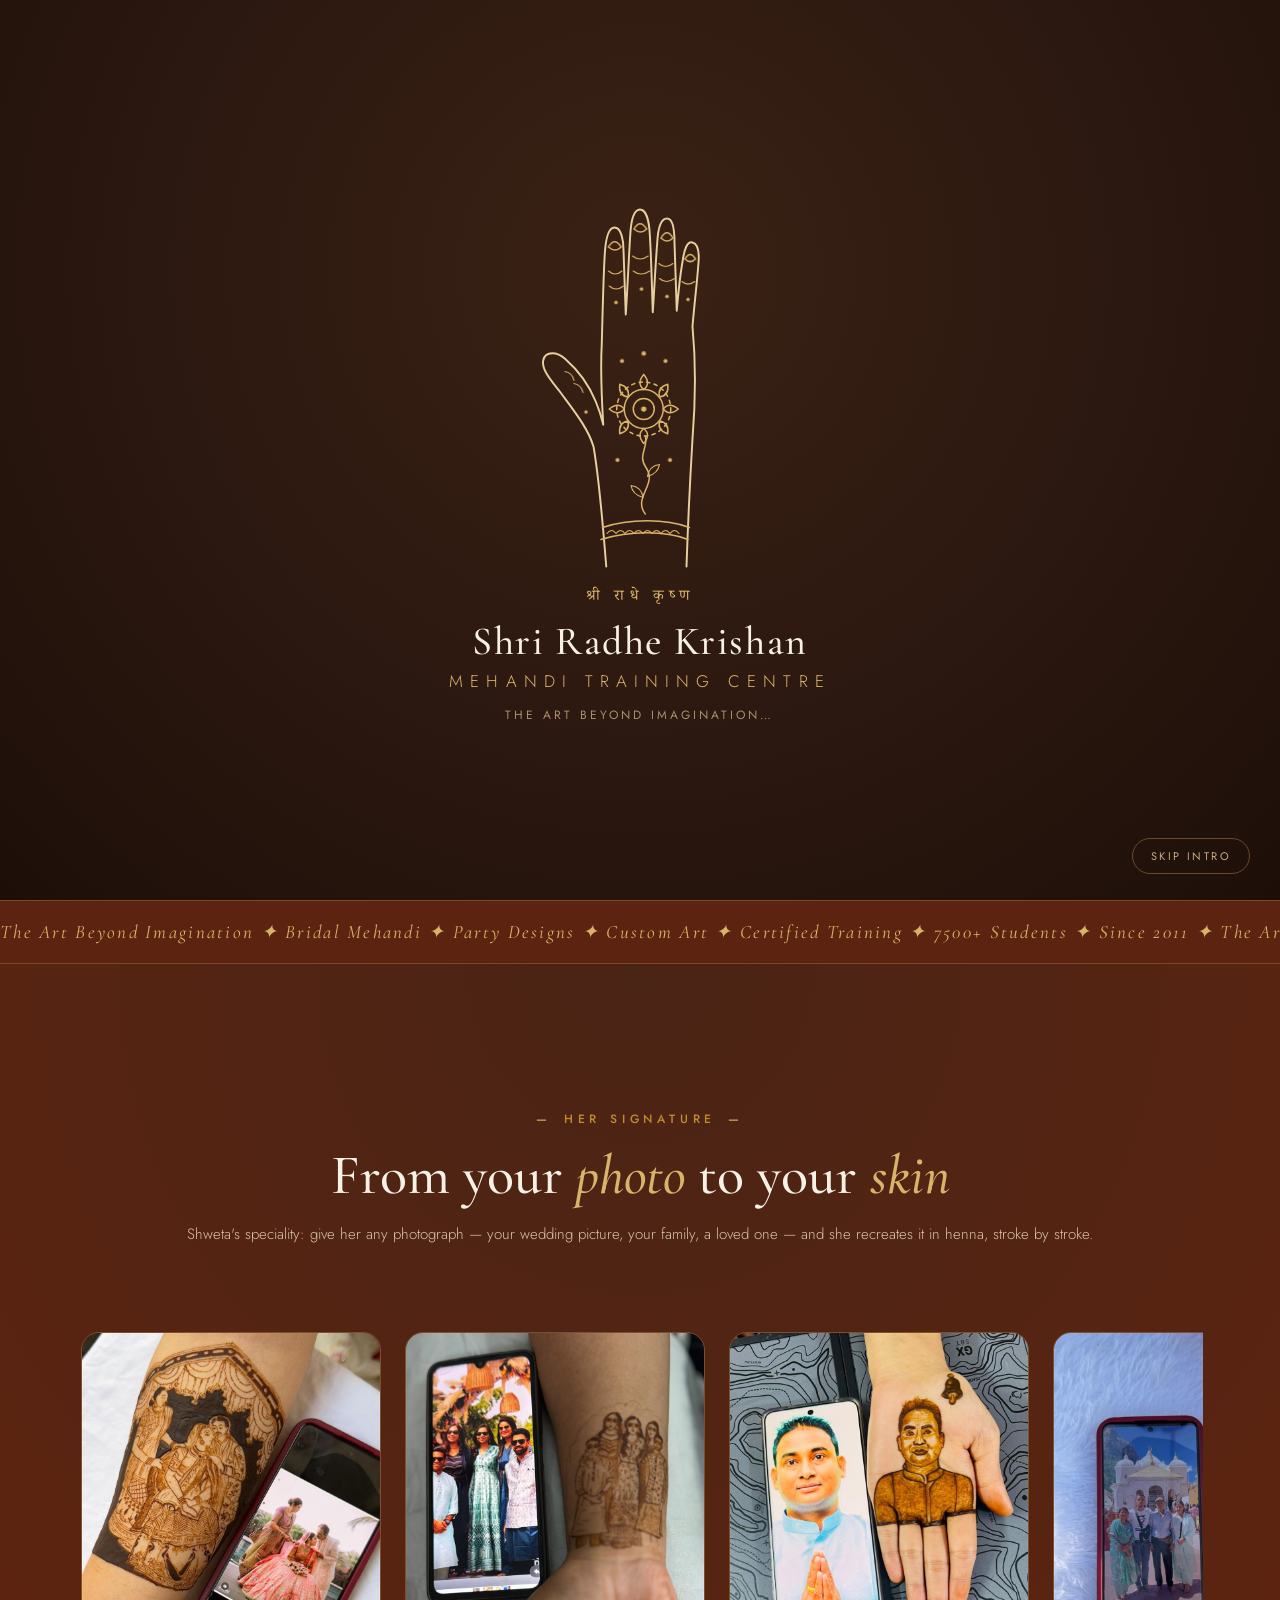
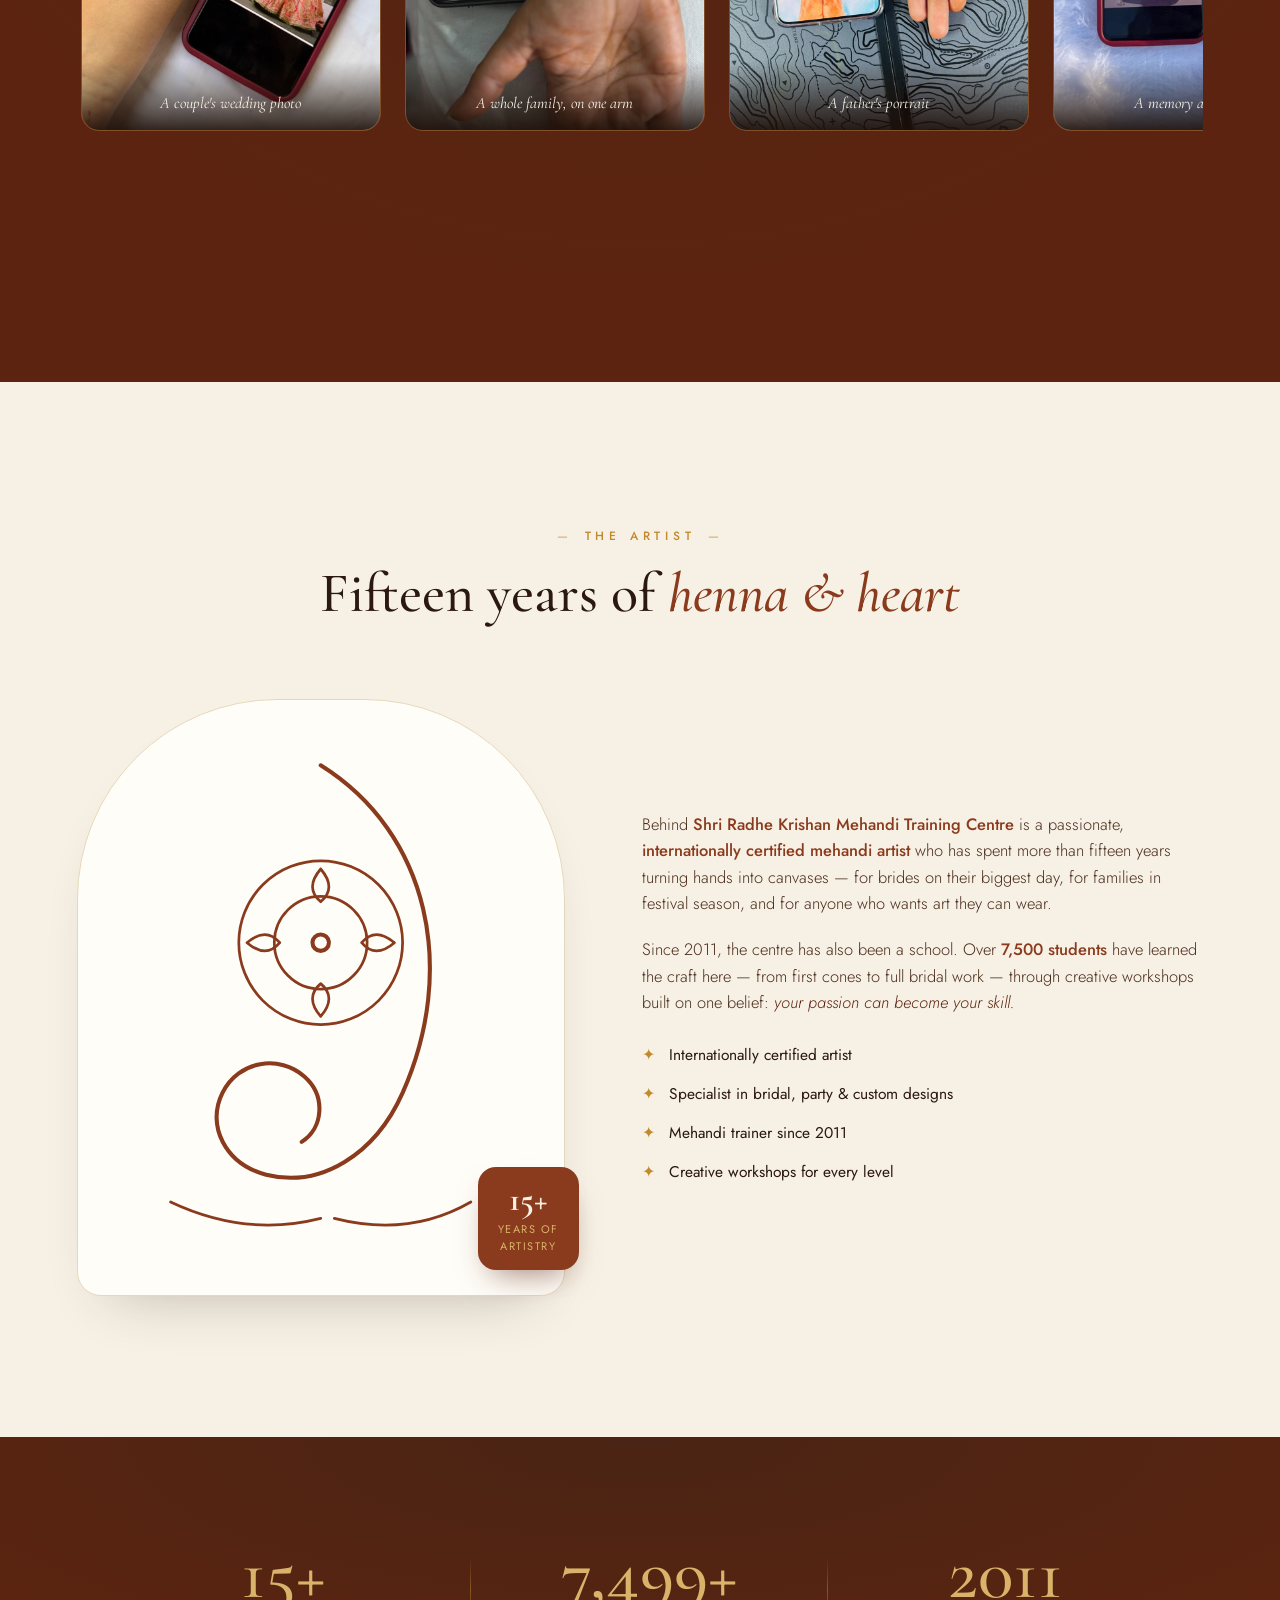
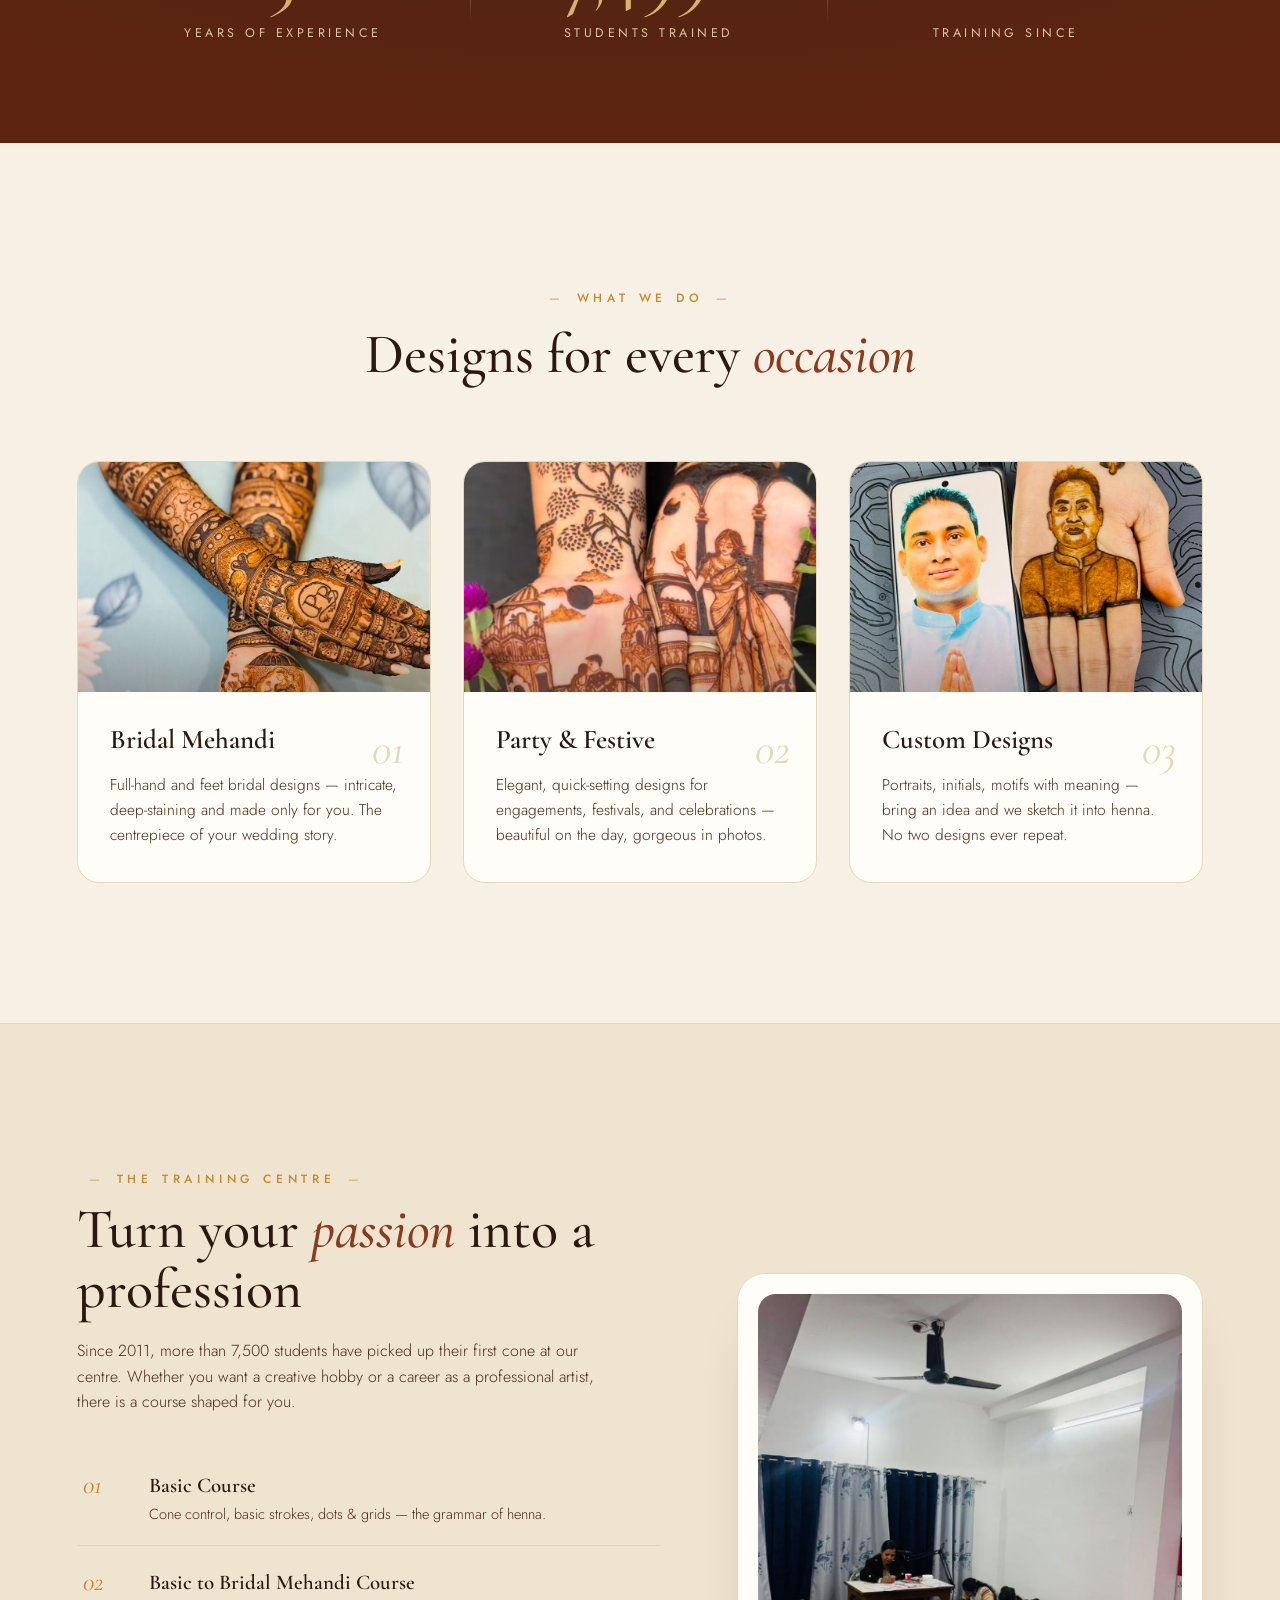
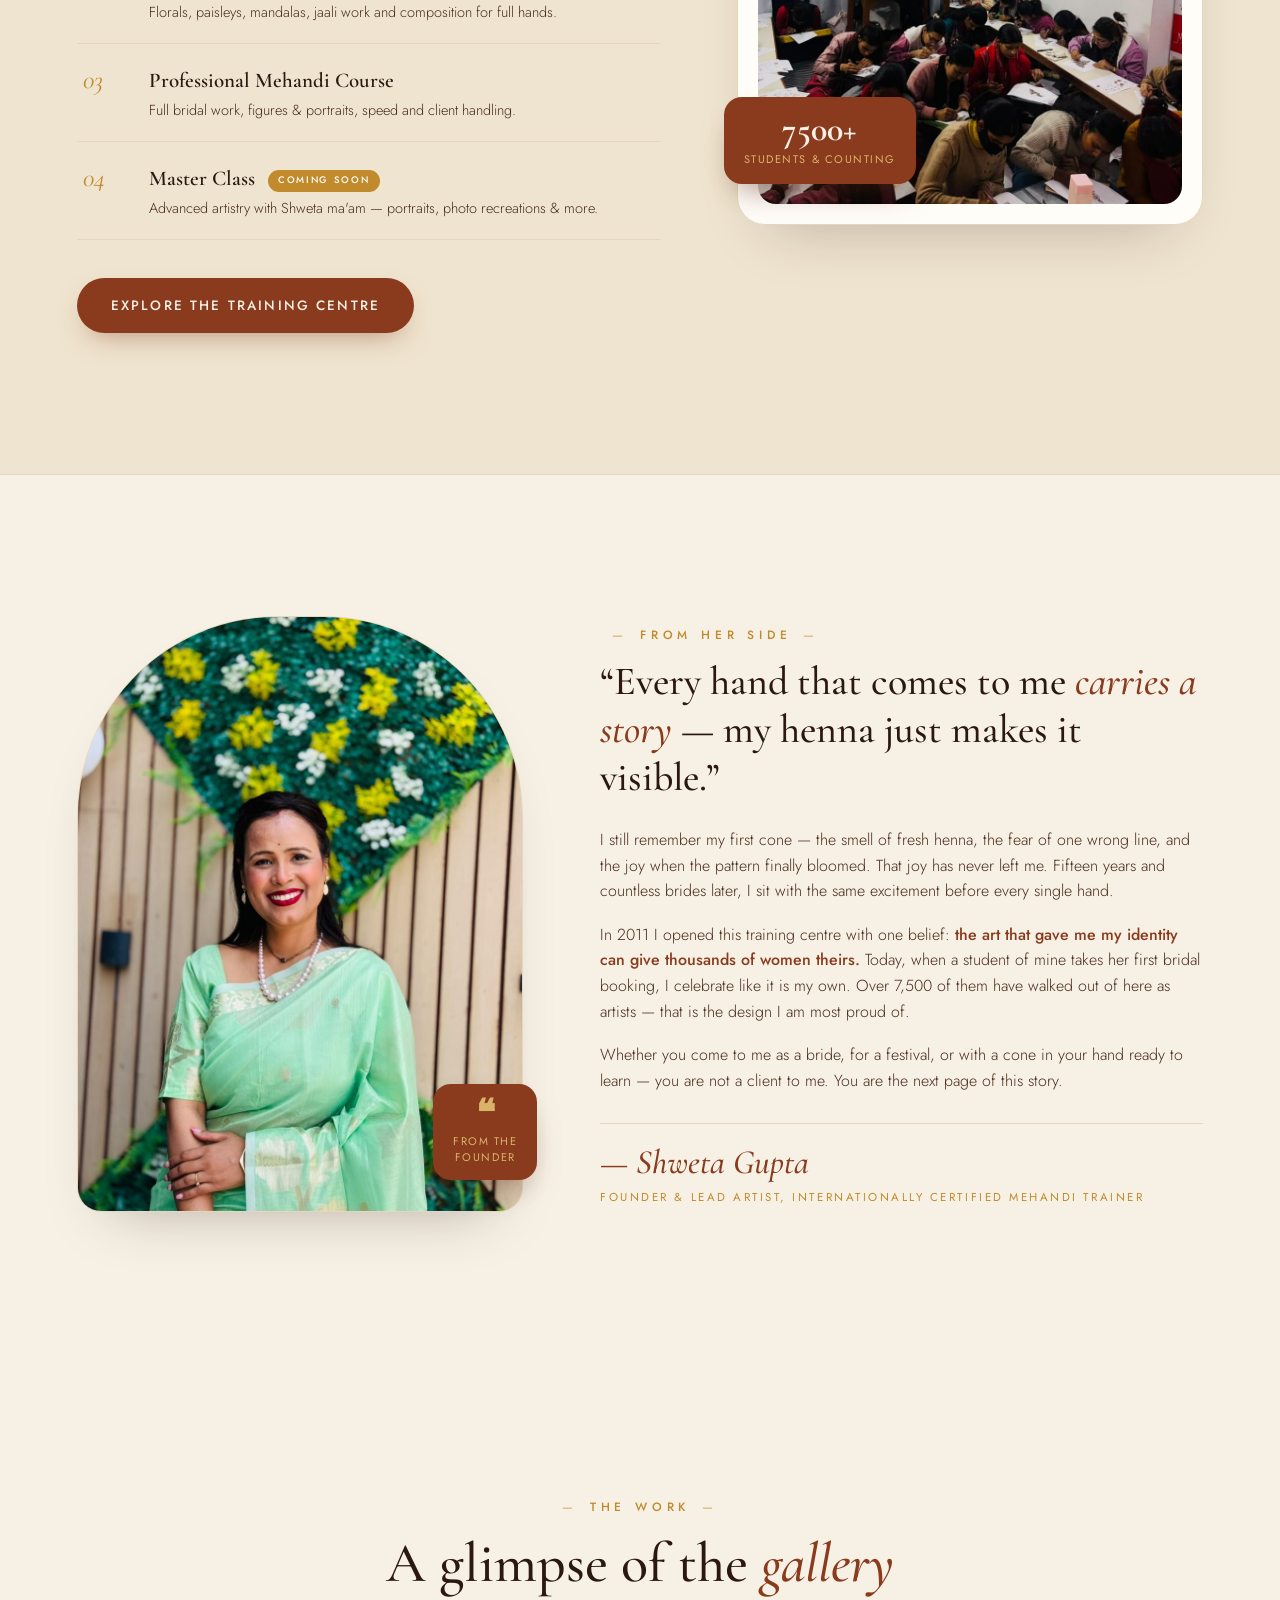
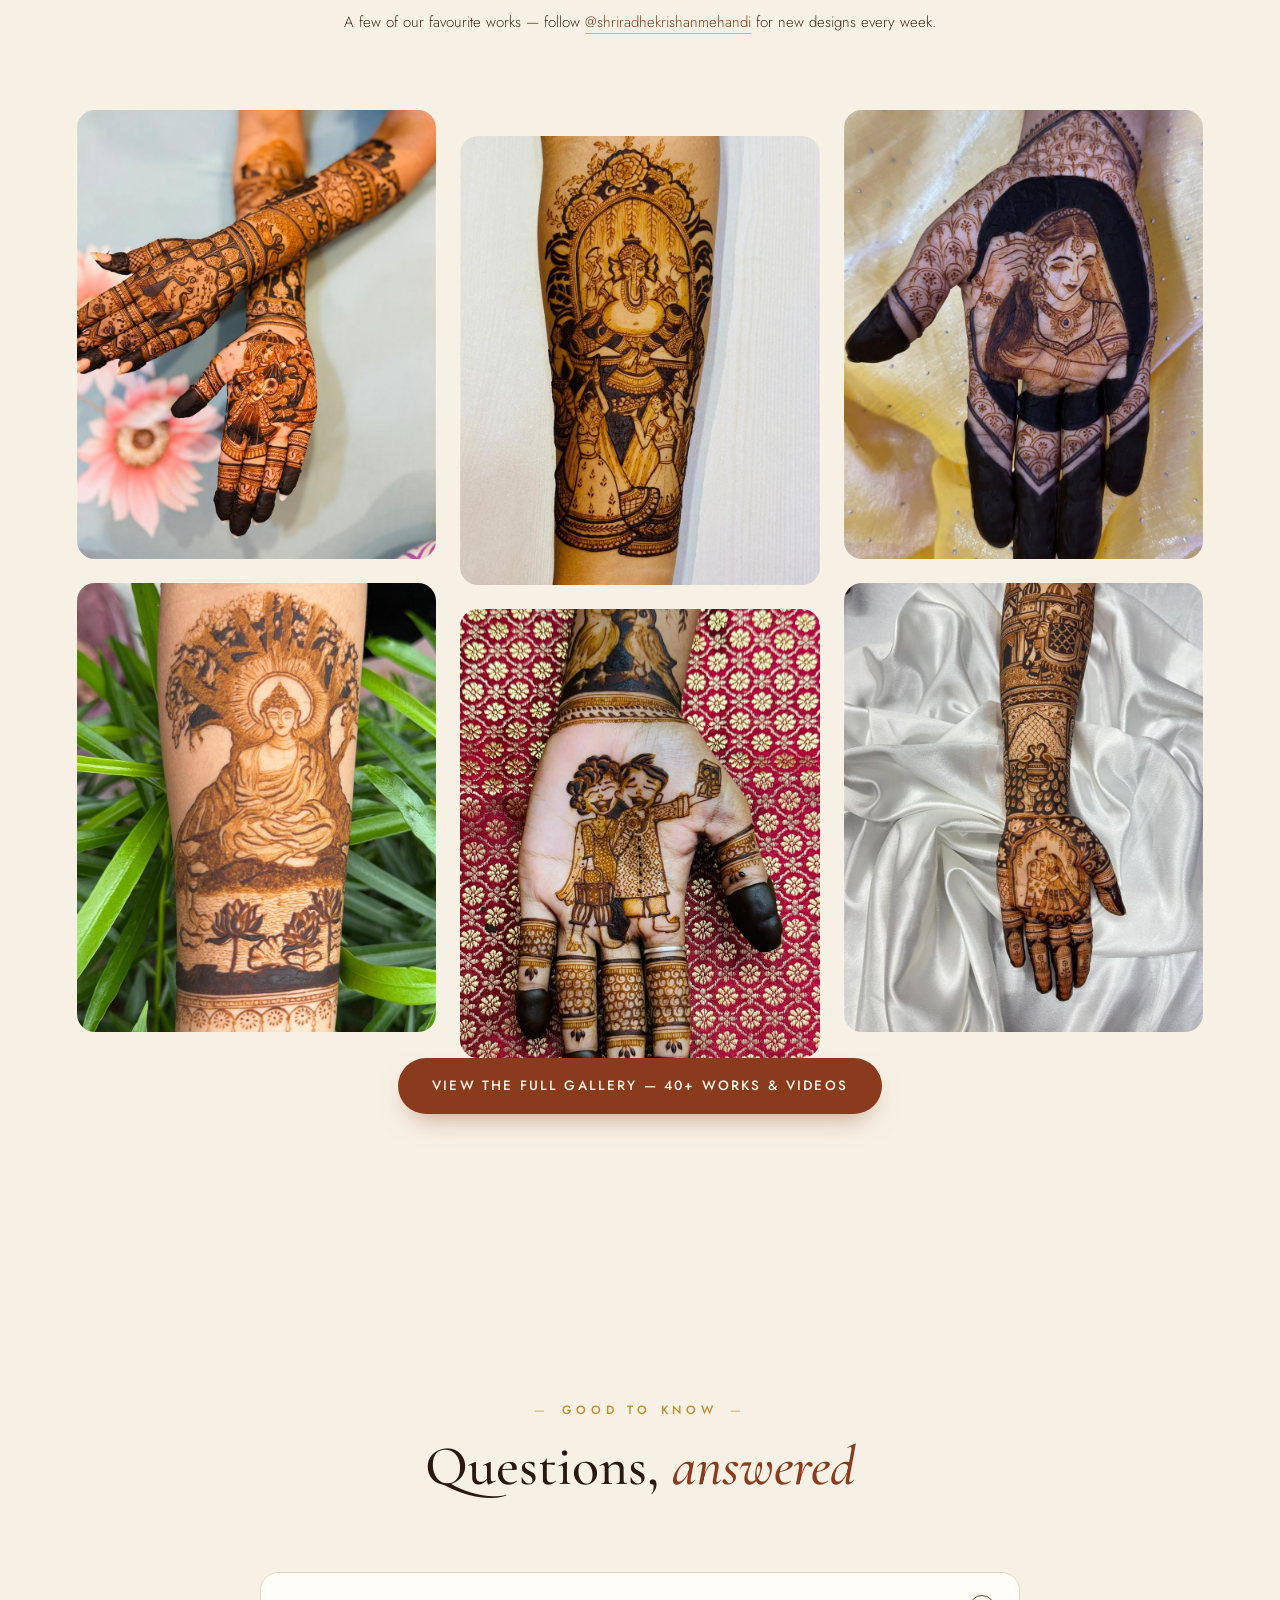
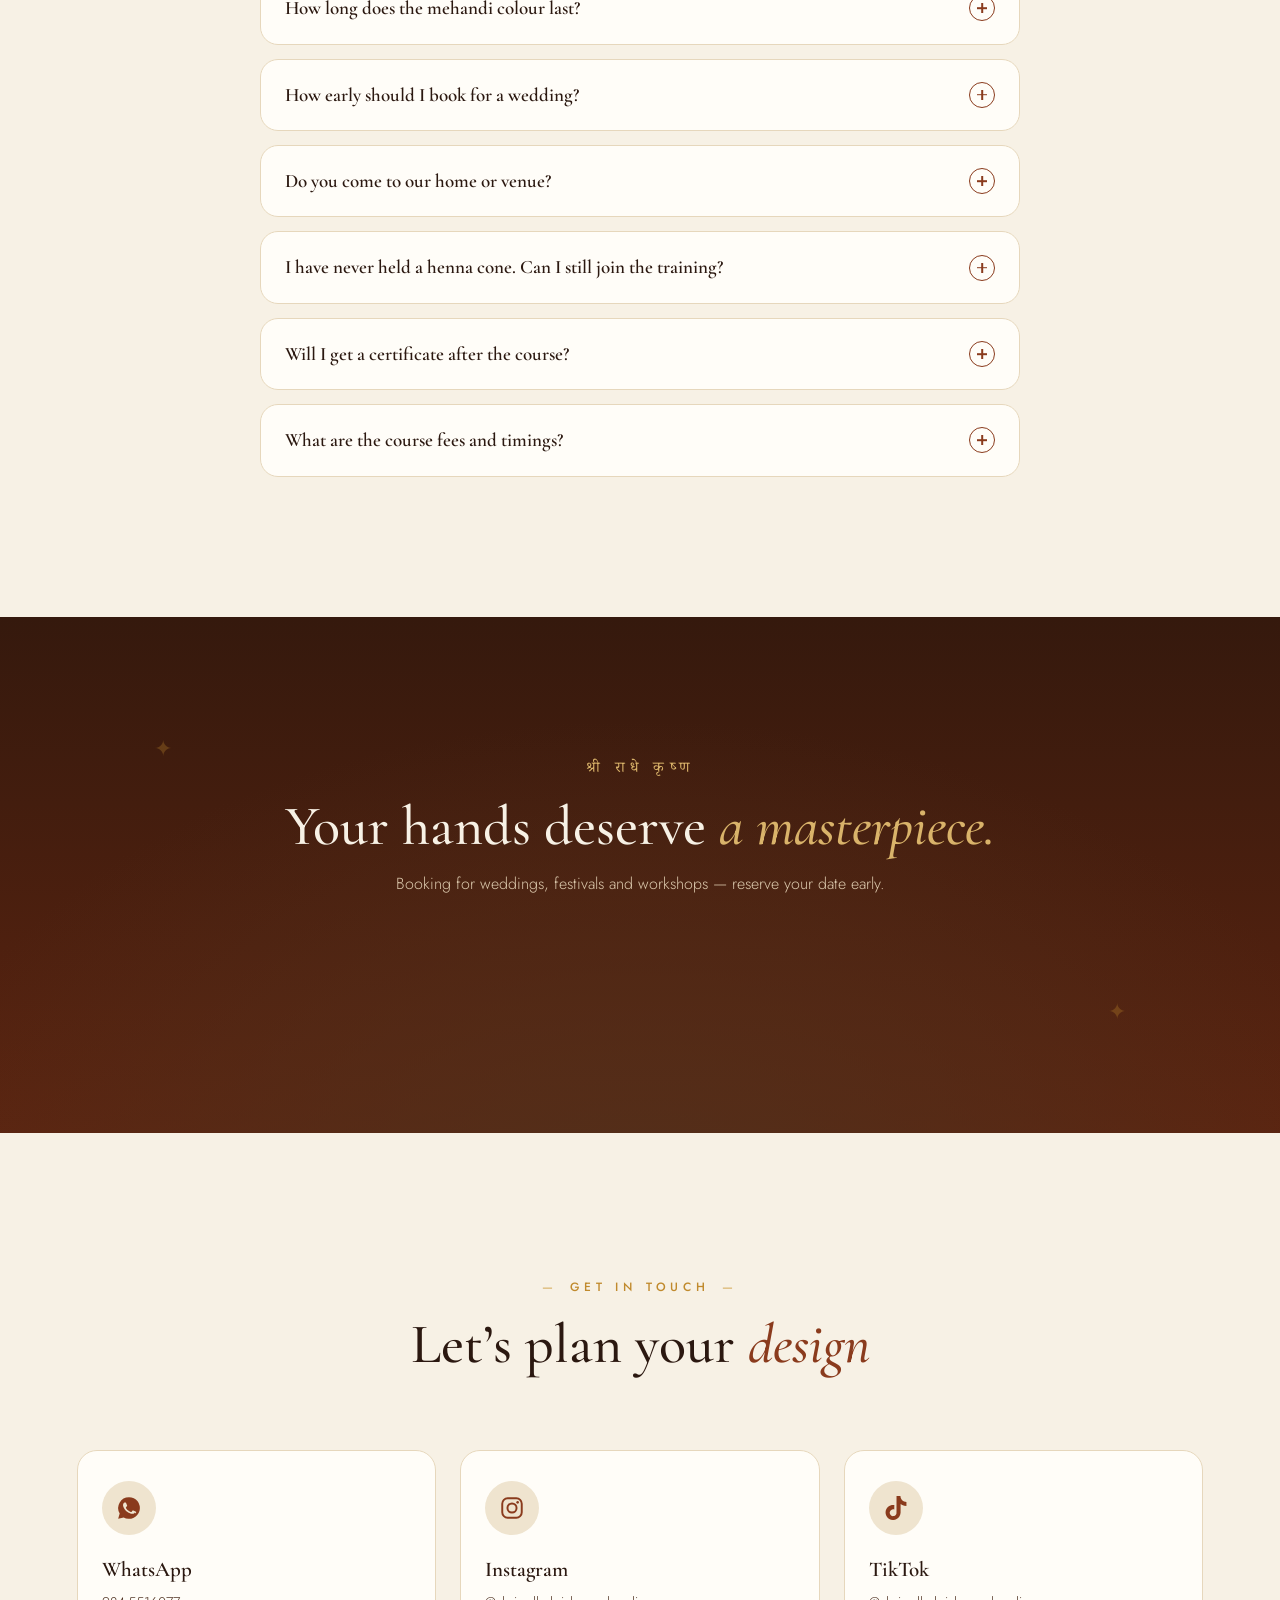
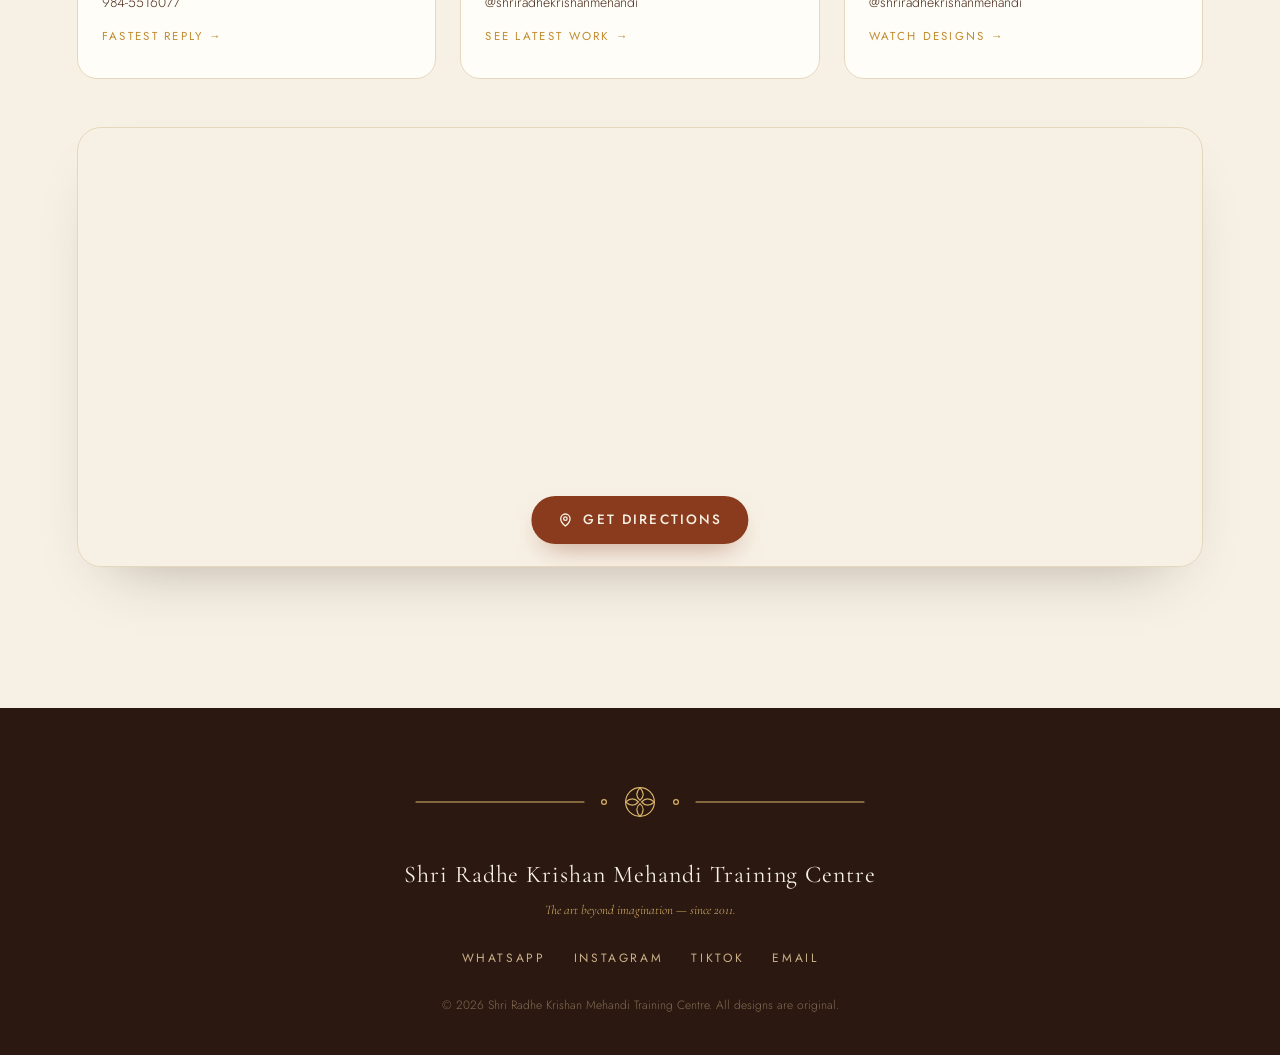
==== commit 0ce827b4: "Brand updates: slogan, 15+ years, 7500+ students, course renames - Hero, marquee, loader and footers" ====
--- a/index.html
+++ b/index.html
@@ -4,12 +4,12 @@
 <meta charset="UTF-8">
 <meta name="viewport" content="width=device-width, initial-scale=1.0">
 <title>Shri Radhe Krishan Mehandi Training Centre — Bridal Mehandi Artist &amp; Trainer</title>
-<meta name="description" content="Internationally certified mehandi artist with 13+ years of experience in Birgunj, Nepal. Bridal, party & custom mehandi designs. Training 7000+ students since 2011.">
+<meta name="description" content="The Art Beyond Imagination — bridal mehandi expert in Birgunj, Nepal with 15+ years of experience. Party & custom designs. Training 7500+ students since 2011.">
 <meta name="theme-color" content="#5c2410">
 <link rel="canonical" href="https://hesignberg-0.github.io/shri-radhe-krishan-mehandi/">
 <meta property="og:type" content="website">
 <meta property="og:title" content="Shri Radhe Krishan Mehandi Training Centre — Bridal Mehandi Artist & Trainer">
-<meta property="og:description" content="Bridal, party & custom mehandi designs in Birgunj, Nepal. 13+ years of artistry, 7000+ students trained since 2011. Admissions open.">
+<meta property="og:description" content="The Art Beyond Imagination — bridal mehandi expert in Birgunj, Nepal. 15+ years of artistry, 7500+ students trained since 2011. Admissions open.">
 <meta property="og:image" content="https://hesignberg-0.github.io/shri-radhe-krishan-mehandi/assets/img/bridal-01.jpg">
 <meta property="og:url" content="https://hesignberg-0.github.io/shri-radhe-krishan-mehandi/">
 <meta name="twitter:card" content="summary_large_image">
@@ -107,7 +107,7 @@
     <div class="loader-brand">
       <span class="loader-devanagari">श्री राधे कृष्ण</span>
       <h1>Shri Radhe Krishan<span>Mehandi Training Centre</span></h1>
-      <p class="loader-note">Adorning hands since 2011&hellip;</p>
+      <p class="loader-note">The art beyond imagination&hellip;</p>
     </div>
   </div>
   <button class="loader-skip" id="loaderSkip" type="button">Skip intro</button>
@@ -175,13 +175,13 @@
     <div class="hero-content">
       <p class="hero-eyebrow anim-hero" style="--h:0">श्री राधे कृष्ण &nbsp;•&nbsp; Internationally Certified Artist</p>
       <h1 class="hero-title">
-        <span class="line anim-hero" style="--h:1">The Art of</span>
-        <span class="line anim-hero em" style="--h:2">Mehandi,</span>
-        <span class="line anim-hero" style="--h:3">Perfected by Hand.</span>
+        <span class="line anim-hero" style="--h:1">The Art</span>
+        <span class="line anim-hero em" style="--h:2">Beyond</span>
+        <span class="line anim-hero" style="--h:3">Imagination.</span>
       </h1>
-      <p class="hero-sub anim-hero" style="--h:4">Bridal, party &amp; custom mehandi designs from an artist with
-        <strong>13+ years</strong> of experience — and a training centre that has turned
-        <strong>7,000+ students</strong> into artists since 2011.</p>
+      <p class="hero-sub anim-hero" style="--h:4">Bridal mehandi expert — party &amp; custom designs from an artist with
+        <strong>15+ years</strong> of experience — and a training centre that has turned
+        <strong>7,500+ students</strong> into artists since 2011.</p>
       <div class="hero-actions anim-hero" style="--h:5">
         <a class="btn btn-primary" href="https://wa.me/9779845516077" target="_blank" rel="noopener">
           <svg viewBox="0 0 24 24" width="18" height="18" fill="currentColor" aria-hidden="true"><path d="M12 2a10 10 0 0 0-8.6 15.1L2 22l5.1-1.3A10 10 0 1 0 12 2Zm5.4 14.1c-.2.6-1.3 1.2-1.8 1.2-.5.1-1 .2-3.3-.7-2.8-1.1-4.6-4-4.7-4.2-.1-.2-1.1-1.5-1.1-2.9s.7-2 1-2.3c.2-.3.5-.3.7-.3h.5c.2 0 .4 0 .6.5l.9 2.1c.1.2.1.4 0 .6l-.4.6-.5.5c-.2.2-.3.4-.1.7.2.3.8 1.4 1.8 2.2 1.3 1.1 2.3 1.5 2.6 1.6.3.1.5.1.7-.1l1-1.2c.2-.3.4-.2.7-.1l2 1c.3.1.5.2.6.4 0 .1 0 .8-.2 1.4Z"/></svg>
@@ -196,8 +196,8 @@
   <!-- ══════════════ MARQUEE ══════════════ -->
   <div class="marquee" aria-hidden="true">
     <div class="marquee-track">
-      <span>Bridal Mehandi ✦ Party Designs ✦ Custom Art ✦ Certified Training ✦ Creative Workshops ✦ 7000+ Students ✦ Since 2011 ✦&nbsp;</span>
-      <span>Bridal Mehandi ✦ Party Designs ✦ Custom Art ✦ Certified Training ✦ Creative Workshops ✦ 7000+ Students ✦ Since 2011 ✦&nbsp;</span>
+      <span>The Art Beyond Imagination ✦ Bridal Mehandi ✦ Party Designs ✦ Custom Art ✦ Certified Training ✦ 7500+ Students ✦ Since 2011 ✦&nbsp;</span>
+      <span>The Art Beyond Imagination ✦ Bridal Mehandi ✦ Party Designs ✦ Custom Art ✦ Certified Training ✦ 7500+ Students ✦ Since 2011 ✦&nbsp;</span>
     </div>
   </div>
 
@@ -226,7 +226,7 @@
   <section class="about section" id="about">
     <div class="section-head reveal">
       <span class="kicker">The Artist</span>
-      <h2>Thirteen years of <em>henna &amp; heart</em></h2>
+      <h2>Fifteen years of <em>henna &amp; heart</em></h2>
     </div>
     <div class="about-grid">
       <div class="about-art reveal" aria-hidden="true">
@@ -240,14 +240,14 @@
             <path class="ds" pathLength="1" d="M40 340 q55 26 110 12 M160 352 q55 14 100 -12" stroke-width="2"/>
           </svg>
         </div>
-        <div class="about-badge float-y"><strong>13+</strong><span>years of<br>artistry</span></div>
+        <div class="about-badge float-y"><strong>15+</strong><span>years of<br>artistry</span></div>
       </div>
       <div class="about-copy">
         <p class="reveal">Behind <strong>Shri Radhe Krishan Mehandi Training Centre</strong> is a passionate,
-          <strong>internationally certified mehandi artist</strong> who has spent more than thirteen years
+          <strong>internationally certified mehandi artist</strong> who has spent more than fifteen years
           turning hands into canvases — for brides on their biggest day, for families in festival season,
           and for anyone who wants art they can wear.</p>
-        <p class="reveal">Since 2011, the centre has also been a school. Over <strong>7,000 students</strong> have
+        <p class="reveal">Since 2011, the centre has also been a school. Over <strong>7,500 students</strong> have
           learned the craft here — from first cones to full bridal work — through creative workshops built
           on one belief: <em>your passion can become your skill.</em></p>
         <ul class="about-points">
@@ -263,9 +263,9 @@
   <!-- ══════════════ STATS ══════════════ -->
   <section class="stats" id="stats">
     <div class="stats-inner">
-      <div class="stat reveal"><strong><span class="count" data-count="13">0</span>+</strong><span>Years of Experience</span></div>
+      <div class="stat reveal"><strong><span class="count" data-count="15">0</span>+</strong><span>Years of Experience</span></div>
       <div class="stat-divider" aria-hidden="true"></div>
-      <div class="stat reveal"><strong><span class="count" data-count="7000">0</span>+</strong><span>Students Trained</span></div>
+      <div class="stat reveal"><strong><span class="count" data-count="7500">0</span>+</strong><span>Students Trained</span></div>
       <div class="stat-divider" aria-hidden="true"></div>
       <div class="stat reveal"><strong><span class="count" data-count="2011" data-plain>0</span></strong><span>Training Since</span></div>
     </div>
@@ -311,19 +311,19 @@
       <div class="training-copy">
         <span class="kicker reveal">The Training Centre</span>
         <h2 class="reveal">Turn your <em>passion</em> into a profession</h2>
-        <p class="reveal">Since 2011, more than 7,000 students have picked up their first cone at our centre.
+        <p class="reveal">Since 2011, more than 7,500 students have picked up their first cone at our centre.
           Whether you want a creative hobby or a career as a professional artist, there is a course shaped for you.</p>
         <div class="training-steps">
-          <div class="t-step reveal"><span>01</span><div><h4>Foundation</h4><p>Cone control, basic strokes, dots &amp; grids — the grammar of henna.</p></div></div>
-          <div class="t-step reveal"><span>02</span><div><h4>Design</h4><p>Florals, paisleys, mandalas, jaali work and composition for full hands.</p></div></div>
-          <div class="t-step reveal"><span>03</span><div><h4>Bridal Mastery</h4><p>Full bridal work, figures &amp; portraits, speed and client handling.</p></div></div>
-          <div class="t-step reveal"><span>04</span><div><h4>Your Career</h4><p>Certification, pricing, portfolio building — start earning from your art.</p></div></div>
+          <div class="t-step reveal"><span>01</span><div><h4>Basic Course</h4><p>Cone control, basic strokes, dots &amp; grids — the grammar of henna.</p></div></div>
+          <div class="t-step reveal"><span>02</span><div><h4>Basic to Bridal Mehandi Course</h4><p>Florals, paisleys, mandalas, jaali work and composition for full hands.</p></div></div>
+          <div class="t-step reveal"><span>03</span><div><h4>Professional Mehandi Course</h4><p>Full bridal work, figures &amp; portraits, speed and client handling.</p></div></div>
+          <div class="t-step reveal"><span>04</span><div><h4>Master Class <span class="soon">Coming Soon</span></h4><p>Advanced artistry with Shweta ma'am — portraits, photo recreations &amp; more.</p></div></div>
         </div>
         <a class="btn btn-primary reveal" href="training.html">Explore the Training Centre</a>
       </div>
       <div class="training-visual reveal">
         <img src="assets/img/train-01.jpg" alt="A full classroom of students practising mehandi designs at the training centre" loading="lazy">
-        <div class="training-chip float-y"><strong>7000+</strong><span>students &amp; counting</span></div>
+        <div class="training-chip float-y"><strong>7500+</strong><span>students &amp; counting</span></div>
       </div>
     </div>
   </section>
@@ -351,11 +351,11 @@
         <h2 class="reveal">&ldquo;Every hand that comes to me <em>carries a story</em> — my henna just makes it visible.&rdquo;</h2>
         <div class="owner-words">
           <p class="reveal">I still remember my first cone — the smell of fresh henna, the fear of one wrong line,
-            and the joy when the pattern finally bloomed. That joy has never left me. Thirteen years and
+            and the joy when the pattern finally bloomed. That joy has never left me. Fifteen years and
             countless brides later, I sit with the same excitement before every single hand.</p>
           <p class="reveal">In 2011 I opened this training centre with one belief: <strong>the art that gave me my
             identity can give thousands of women theirs.</strong> Today, when a student of mine takes her first
-            bridal booking, I celebrate like it is my own. Over 7,000 of them have walked out of here as artists —
+            bridal booking, I celebrate like it is my own. Over 7,500 of them have walked out of here as artists —
             that is the design I am most proud of.</p>
           <p class="reveal">Whether you come to me as a bride, for a festival, or with a cone in your hand ready to
             learn — you are not a client to me. You are the next page of this story.</p>
@@ -410,7 +410,7 @@
       </details>
       <details class="faq-item reveal">
         <summary>I have never held a henna cone. Can I still join the training?<i></i></summary>
-        <div class="faq-body"><p>Absolutely — most of our 7,000+ students started as complete beginners. The Foundation course begins with cone control and basic strokes, step by step.</p></div>
+        <div class="faq-body"><p>Absolutely — most of our 7,500+ students started as complete beginners. The Basic Course begins with cone control and basic strokes, step by step.</p></div>
       </details>
       <details class="faq-item reveal">
         <summary>Will I get a certificate after the course?<i></i></summary>
@@ -489,7 +489,7 @@
     </svg>
   </div>
   <p class="footer-name">Shri Radhe Krishan Mehandi Training Centre</p>
-  <p class="footer-tag">Passion into skill, since 2011.</p>
+  <p class="footer-tag">The art beyond imagination — since 2011.</p>
   <div class="footer-links">
     <a href="https://wa.me/9779845516077" target="_blank" rel="noopener">WhatsApp</a>
     <a href="https://www.instagram.com/shriradhekrishanmehandi" target="_blank" rel="noopener">Instagram</a>
--- a/css/style.css
+++ b/css/style.css
@@ -415,6 +415,14 @@
   line-height:1.2;min-width:44px;
 }
 .t-step h4{font-family:var(--font-display);font-size:21px;font-weight:600}
+.t-step .soon{
+  display:inline-block;vertical-align:middle;margin-left:8px;
+  font-family:var(--font-body);font-size:9.5px;font-weight:500;
+  letter-spacing:.18em;text-transform:uppercase;
+  background:var(--gold);color:var(--white);
+  padding:3px 10px;border-radius:99px;
+  animation:pulse 2.4s ease-in-out infinite;
+}
 .t-step p{font-size:14.5px;font-weight:300;color:var(--ink-soft)}
 .training-visual{position:relative;background:var(--white);border-radius:28px;
   border:1.5px solid var(--cream-3);padding:clamp(14px,1.6vw,20px);
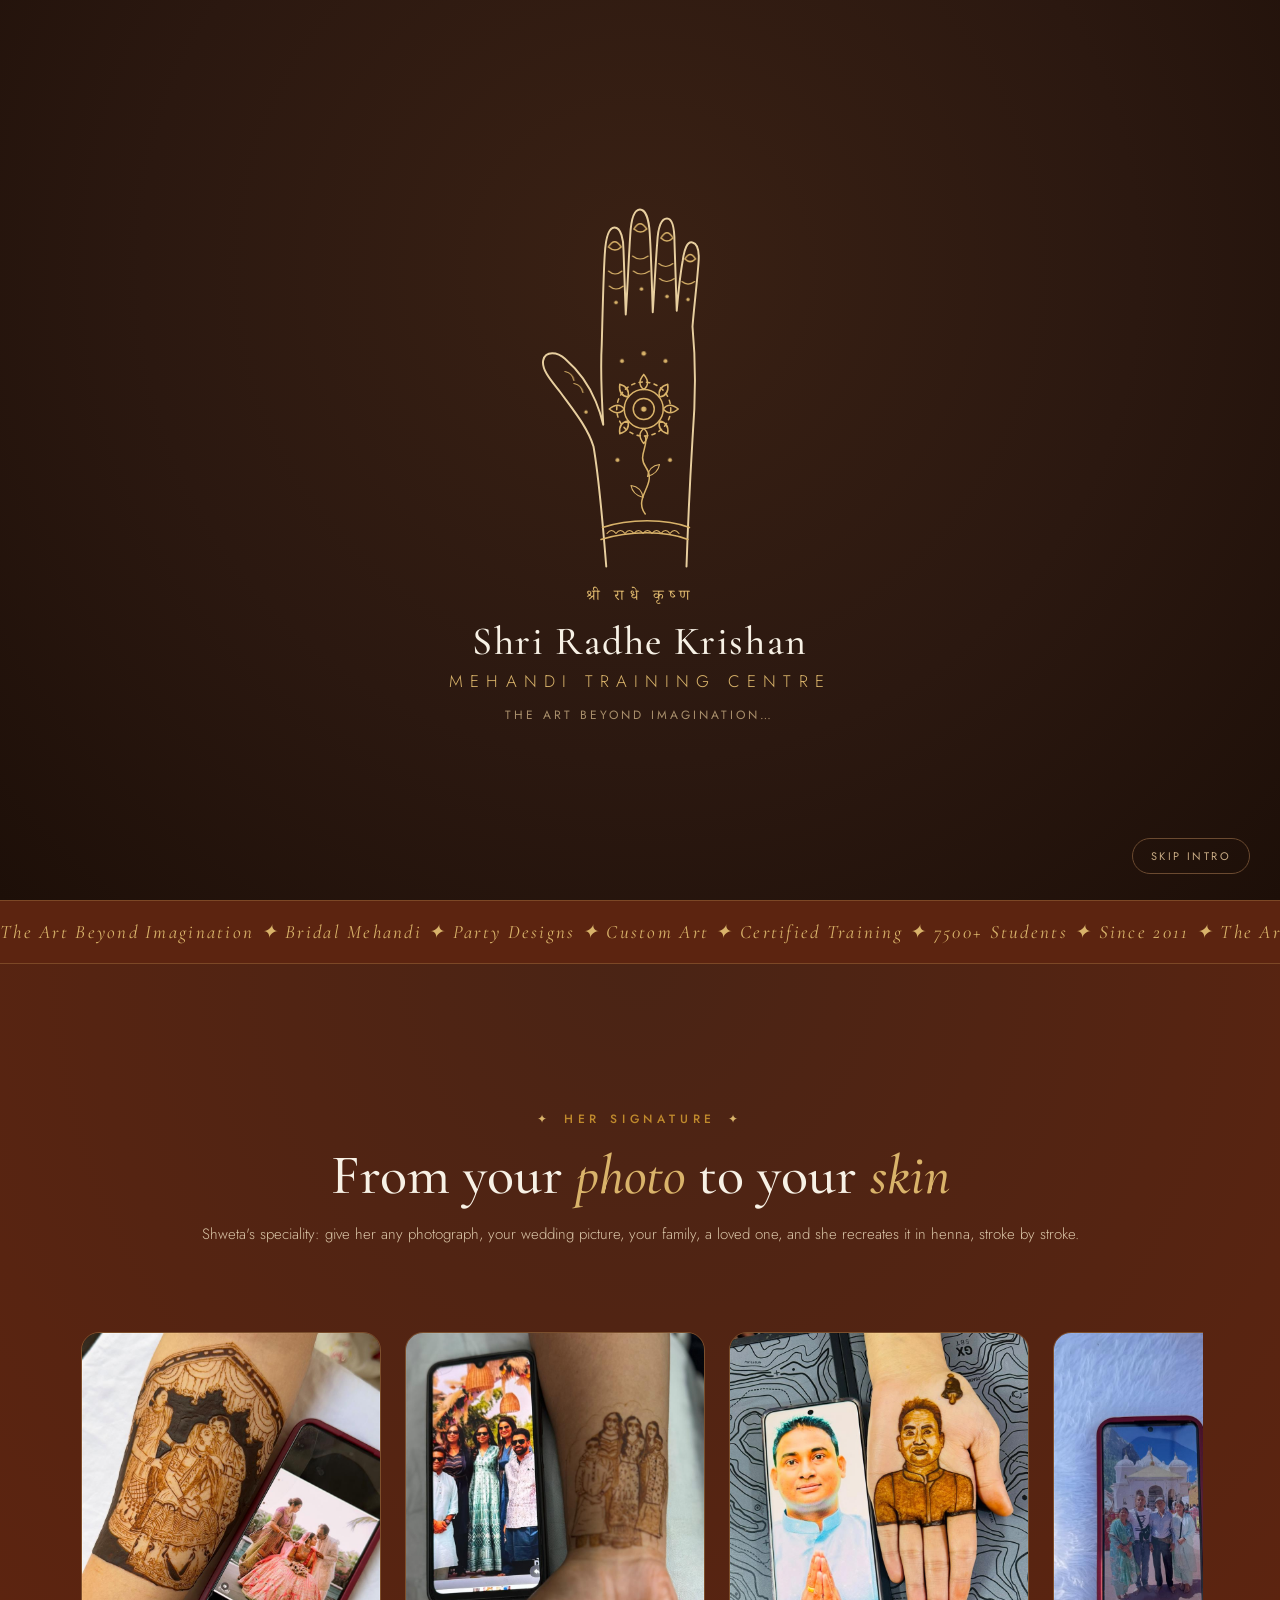
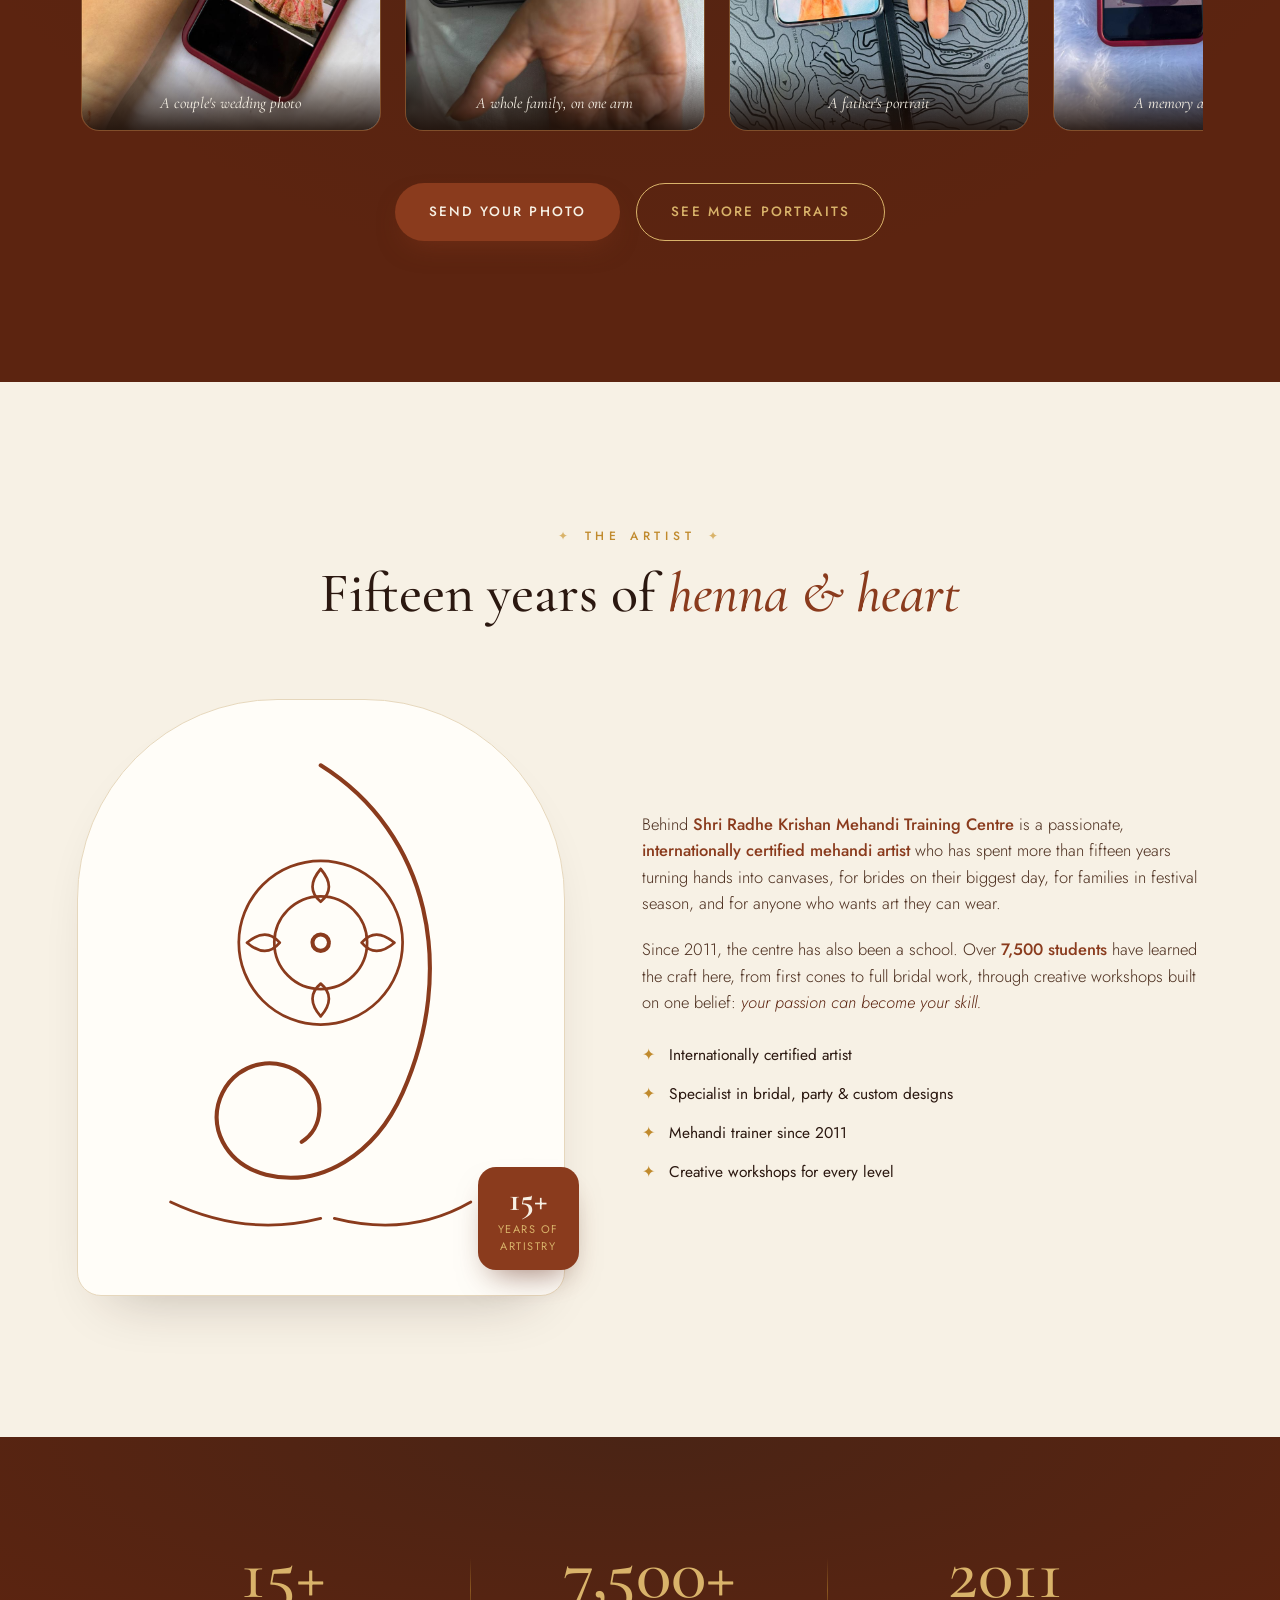
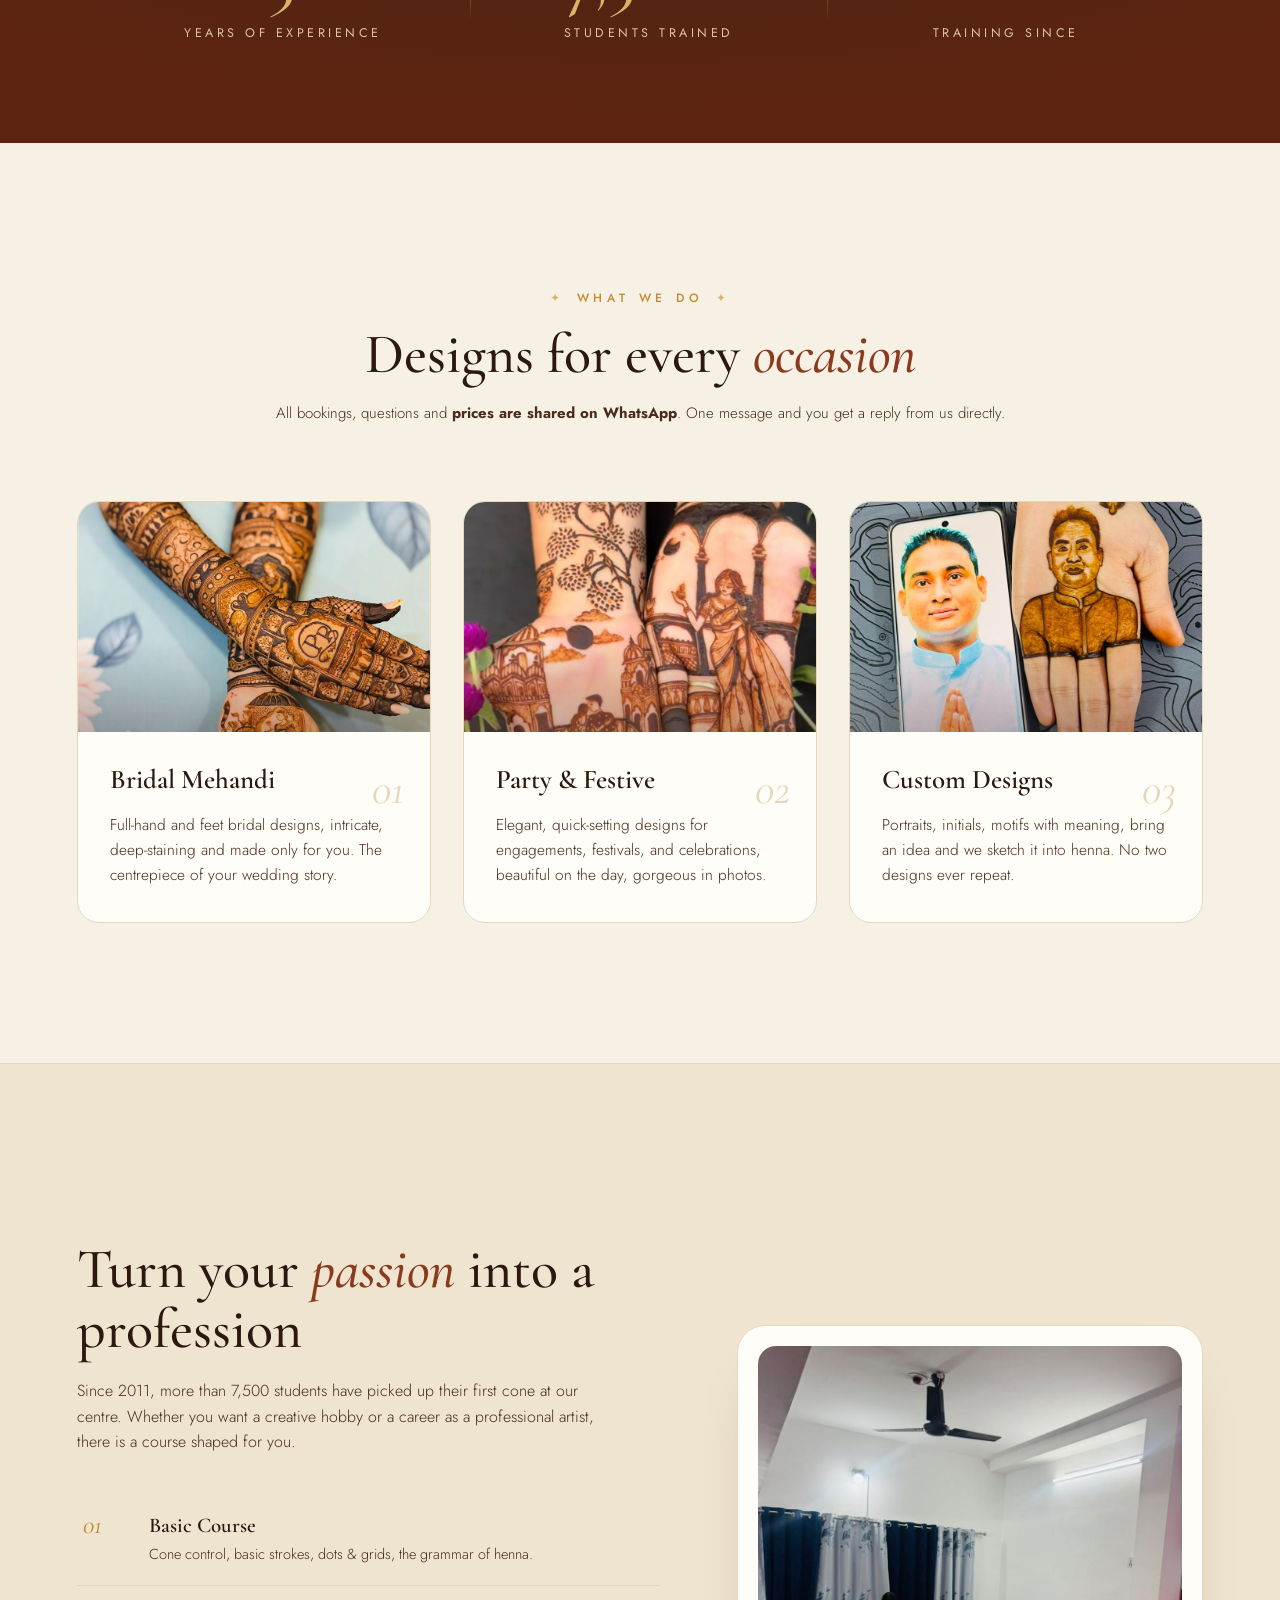
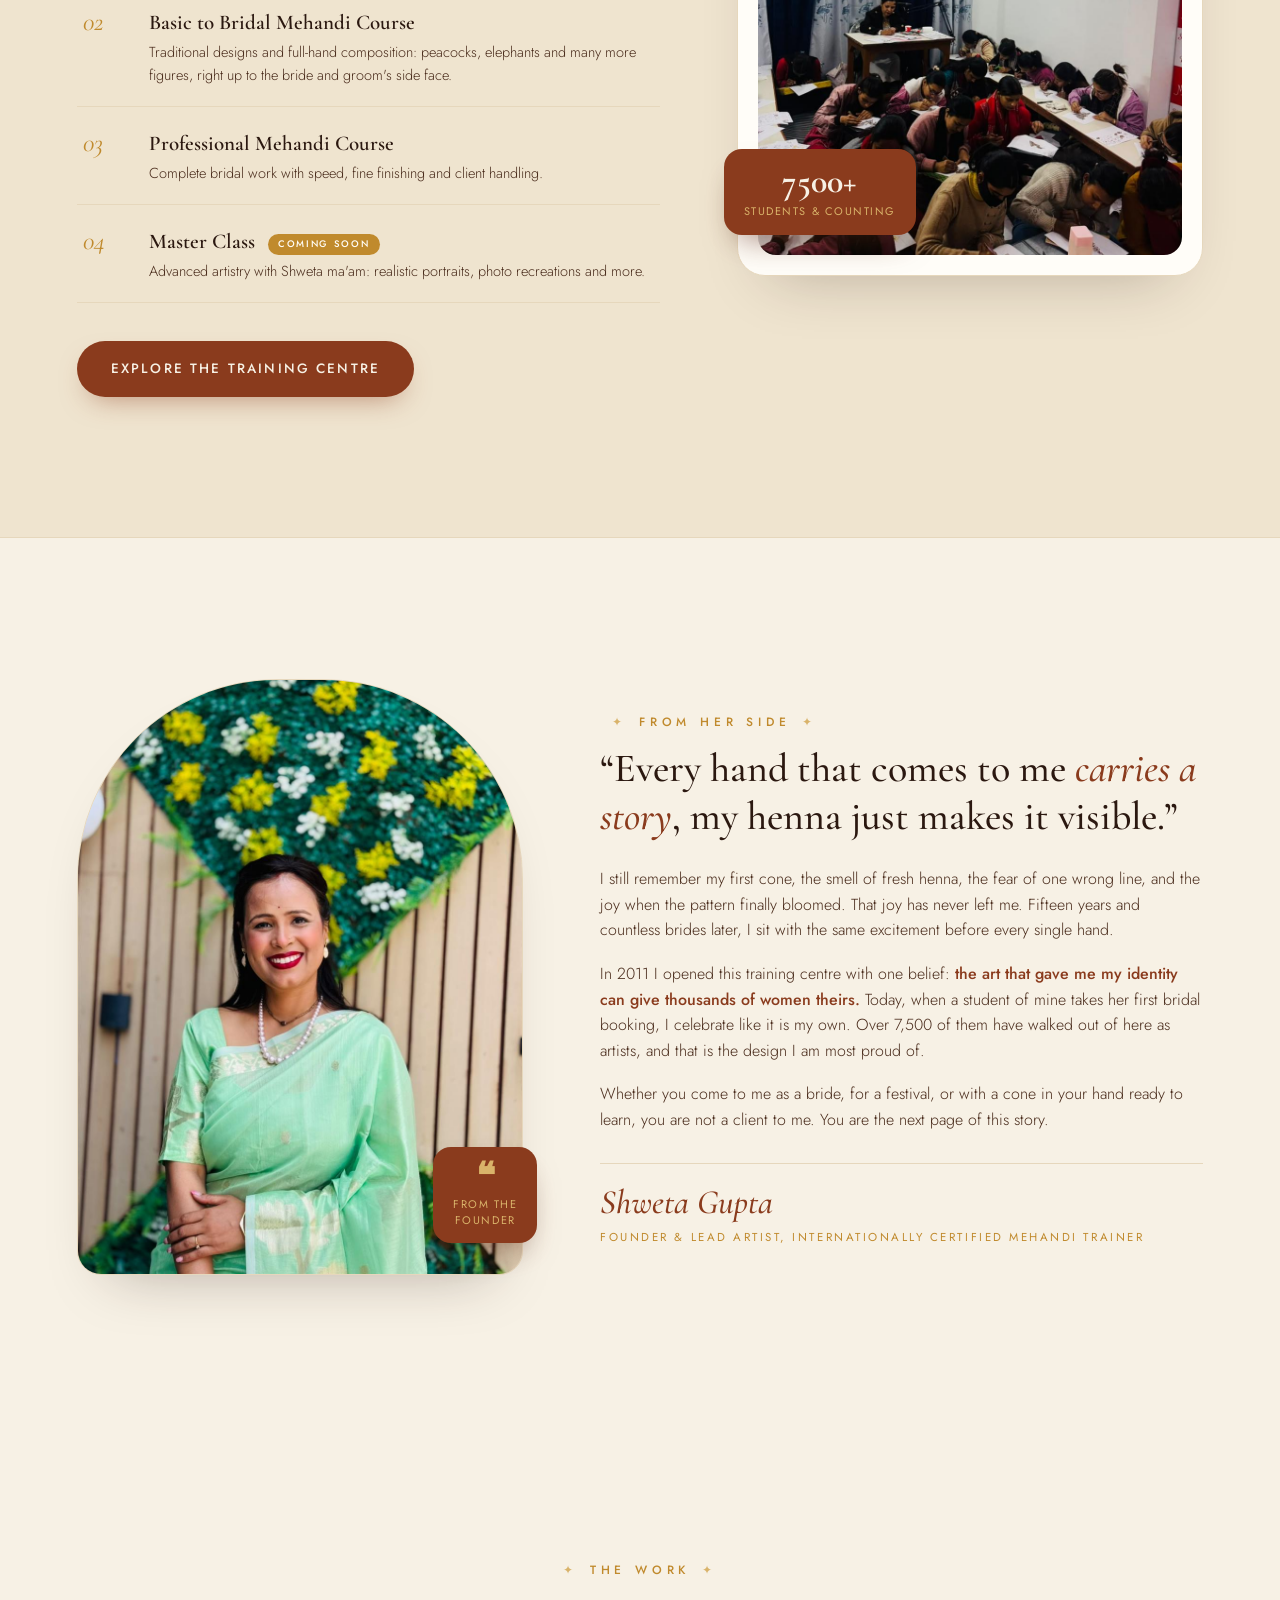
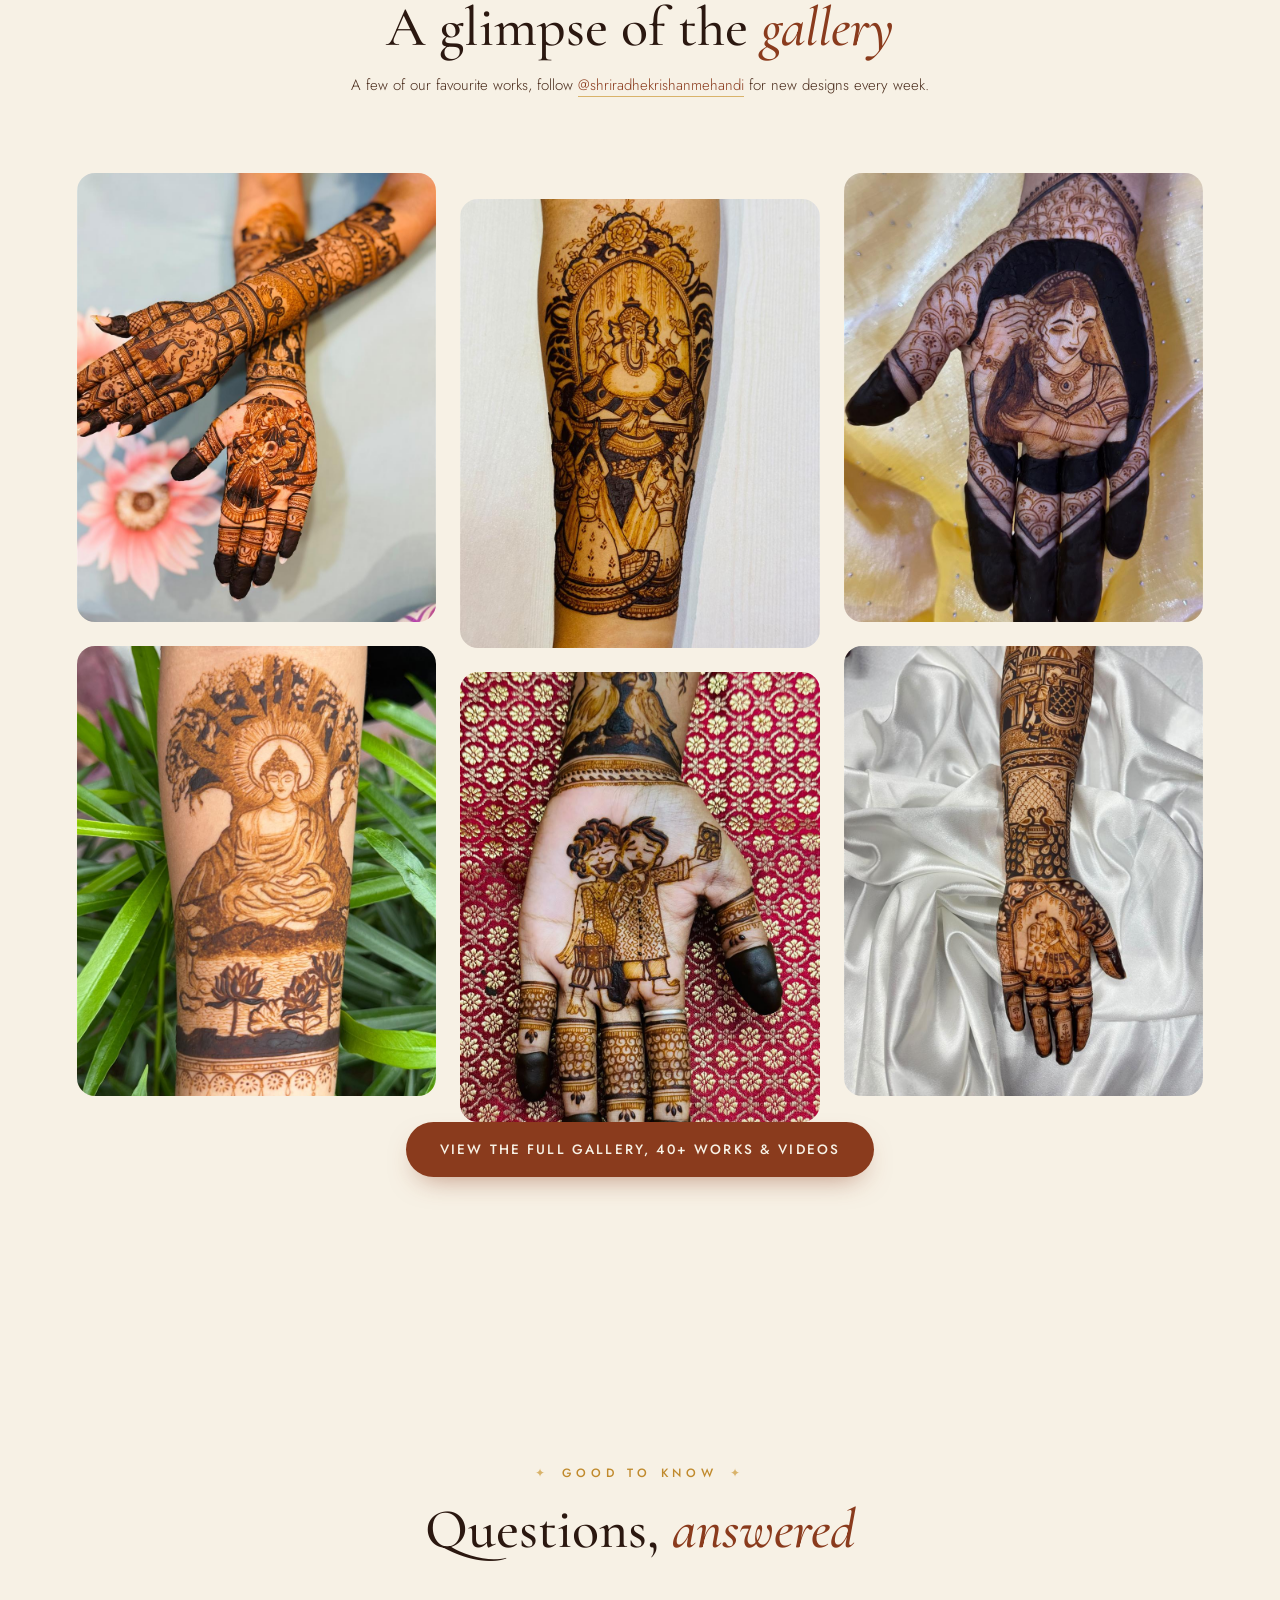
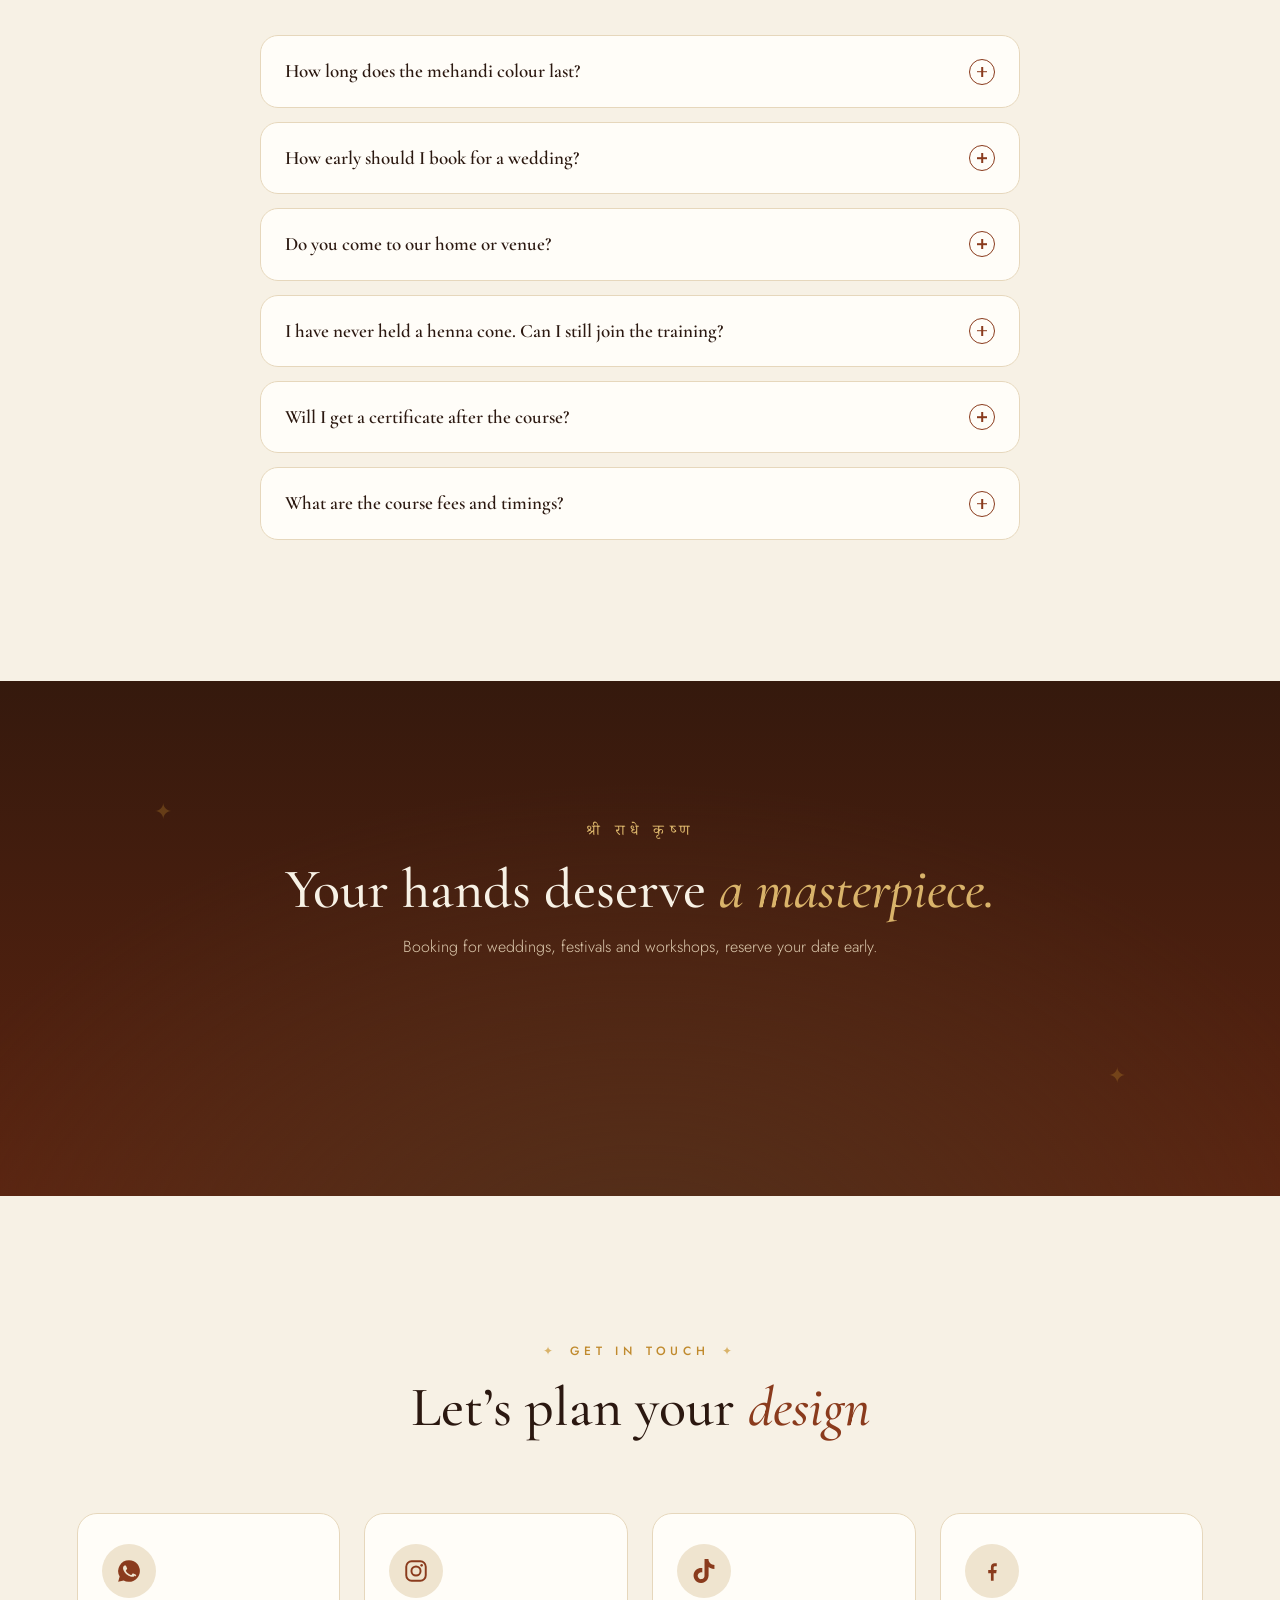
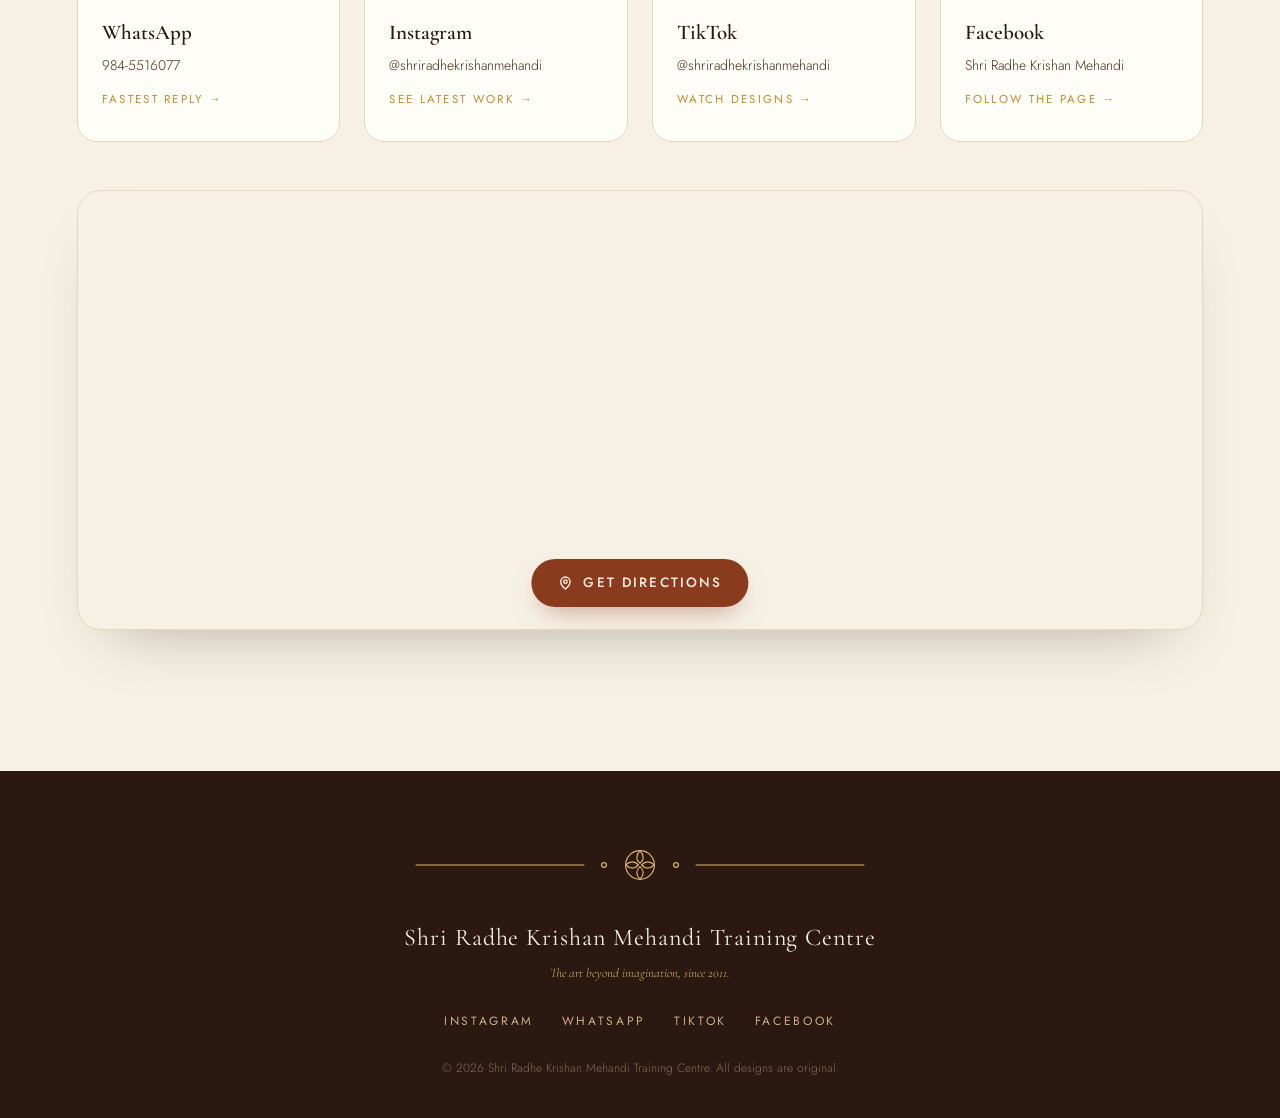
==== commit 0a72f6f3: "Course copy updates, Facebook link, WhatsApp pricing notes, remove dashes - Basic to Bridal course n" ====
--- a/index.html
+++ b/index.html
@@ -3,13 +3,13 @@
 <head>
 <meta charset="UTF-8">
 <meta name="viewport" content="width=device-width, initial-scale=1.0">
-<title>Shri Radhe Krishan Mehandi Training Centre — Bridal Mehandi Artist &amp; Trainer</title>
-<meta name="description" content="The Art Beyond Imagination — bridal mehandi expert in Birgunj, Nepal with 15+ years of experience. Party & custom designs. Training 7500+ students since 2011.">
+<title>Shri Radhe Krishan Mehandi Training Centre | Bridal Mehandi Artist &amp; Trainer</title>
+<meta name="description" content="The Art Beyond Imagination, bridal mehandi expert in Birgunj, Nepal with 15+ years of experience. Party & custom designs. Training 7500+ students since 2011.">
 <meta name="theme-color" content="#5c2410">
 <link rel="canonical" href="https://hesignberg-0.github.io/shri-radhe-krishan-mehandi/">
 <meta property="og:type" content="website">
-<meta property="og:title" content="Shri Radhe Krishan Mehandi Training Centre — Bridal Mehandi Artist & Trainer">
-<meta property="og:description" content="The Art Beyond Imagination — bridal mehandi expert in Birgunj, Nepal. 15+ years of artistry, 7500+ students trained since 2011. Admissions open.">
+<meta property="og:title" content="Shri Radhe Krishan Mehandi Training Centre, Bridal Mehandi Artist & Trainer">
+<meta property="og:description" content="The Art Beyond Imagination, bridal mehandi expert in Birgunj, Nepal. 15+ years of artistry, 7500+ students trained since 2011. Admissions open.">
 <meta property="og:image" content="https://hesignberg-0.github.io/shri-radhe-krishan-mehandi/assets/img/bridal-01.jpg">
 <meta property="og:url" content="https://hesignberg-0.github.io/shri-radhe-krishan-mehandi/">
 <meta name="twitter:card" content="summary_large_image">
@@ -179,8 +179,8 @@
         <span class="line anim-hero em" style="--h:2">Beyond</span>
         <span class="line anim-hero" style="--h:3">Imagination.</span>
       </h1>
-      <p class="hero-sub anim-hero" style="--h:4">Bridal mehandi expert — party &amp; custom designs from an artist with
-        <strong>15+ years</strong> of experience — and a training centre that has turned
+      <p class="hero-sub anim-hero" style="--h:4">Bridal mehandi expert, party &amp; custom designs from an artist with
+        <strong>15+ years</strong> of experience, and a training centre that has turned
         <strong>7,500+ students</strong> into artists since 2011.</p>
       <div class="hero-actions anim-hero" style="--h:5">
         <a class="btn btn-primary" href="https://wa.me/9779845516077" target="_blank" rel="noopener">
@@ -206,8 +206,8 @@
     <div class="section-head reveal">
       <span class="kicker">Her Signature</span>
       <h2>From your <em>photo</em> to your <em>skin</em></h2>
-      <p class="section-note">Shweta's speciality: give her any photograph — your wedding picture, your family,
-        a loved one — and she recreates it in henna, stroke by stroke.</p>
+      <p class="section-note">Shweta's speciality: give her any photograph, your wedding picture, your family,
+        a loved one, and she recreates it in henna, stroke by stroke.</p>
     </div>
     <div class="sig-row">
       <figure class="sig-card reveal"><img src="assets/img/recr-02.jpg" alt="Wedding photo recreated in henna beside the reference phone" loading="lazy"><figcaption>A couple's wedding photo</figcaption></figure>
@@ -245,10 +245,10 @@
       <div class="about-copy">
         <p class="reveal">Behind <strong>Shri Radhe Krishan Mehandi Training Centre</strong> is a passionate,
           <strong>internationally certified mehandi artist</strong> who has spent more than fifteen years
-          turning hands into canvases — for brides on their biggest day, for families in festival season,
+          turning hands into canvases, for brides on their biggest day, for families in festival season,
           and for anyone who wants art they can wear.</p>
         <p class="reveal">Since 2011, the centre has also been a school. Over <strong>7,500 students</strong> have
-          learned the craft here — from first cones to full bridal work — through creative workshops built
+          learned the craft here, from first cones to full bridal work, through creative workshops built
           on one belief: <em>your passion can become your skill.</em></p>
         <ul class="about-points">
           <li class="reveal"><i>✦</i> Internationally certified artist</li>
@@ -276,13 +276,14 @@
     <div class="section-head reveal">
       <span class="kicker">What We Do</span>
       <h2>Designs for every <em>occasion</em></h2>
+      <p class="section-note">All bookings, questions and <strong>prices are shared on WhatsApp</strong>. One message and you get a reply from us directly.</p>
     </div>
     <div class="cards">
       <article class="card reveal tilt">
         <div class="card-img"><img src="assets/img/bridal-02.jpg" alt="Intricate full-arm bridal mehandi with initials" loading="lazy"></div>
         <div class="card-body">
           <h3>Bridal Mehandi</h3>
-          <p>Full-hand and feet bridal designs — intricate, deep-staining and made only for you. The centrepiece of your wedding story.</p>
+          <p>Full-hand and feet bridal designs, intricate, deep-staining and made only for you. The centrepiece of your wedding story.</p>
           <span class="card-num" aria-hidden="true">01</span>
         </div>
       </article>
@@ -290,7 +291,7 @@
         <div class="card-img"><img src="assets/img/fest-03.jpg" alt="Karwa Chauth themed mehandi on both hands" loading="lazy"></div>
         <div class="card-body">
           <h3>Party &amp; Festive</h3>
-          <p>Elegant, quick-setting designs for engagements, festivals, and celebrations — beautiful on the day, gorgeous in photos.</p>
+          <p>Elegant, quick-setting designs for engagements, festivals, and celebrations, beautiful on the day, gorgeous in photos.</p>
           <span class="card-num" aria-hidden="true">02</span>
         </div>
       </article>
@@ -298,7 +299,7 @@
         <div class="card-img"><img src="assets/img/recr-04.jpg" alt="Realistic portrait recreated in henna from a photo" loading="lazy"></div>
         <div class="card-body">
           <h3>Custom Designs</h3>
-          <p>Portraits, initials, motifs with meaning — bring an idea and we sketch it into henna. No two designs ever repeat.</p>
+          <p>Portraits, initials, motifs with meaning, bring an idea and we sketch it into henna. No two designs ever repeat.</p>
           <span class="card-num" aria-hidden="true">03</span>
         </div>
       </article>
@@ -314,10 +315,10 @@
         <p class="reveal">Since 2011, more than 7,500 students have picked up their first cone at our centre.
           Whether you want a creative hobby or a career as a professional artist, there is a course shaped for you.</p>
         <div class="training-steps">
-          <div class="t-step reveal"><span>01</span><div><h4>Basic Course</h4><p>Cone control, basic strokes, dots &amp; grids — the grammar of henna.</p></div></div>
-          <div class="t-step reveal"><span>02</span><div><h4>Basic to Bridal Mehandi Course</h4><p>Florals, paisleys, mandalas, jaali work and composition for full hands.</p></div></div>
-          <div class="t-step reveal"><span>03</span><div><h4>Professional Mehandi Course</h4><p>Full bridal work, figures &amp; portraits, speed and client handling.</p></div></div>
-          <div class="t-step reveal"><span>04</span><div><h4>Master Class <span class="soon">Coming Soon</span></h4><p>Advanced artistry with Shweta ma'am — portraits, photo recreations &amp; more.</p></div></div>
+          <div class="t-step reveal"><span>01</span><div><h4>Basic Course</h4><p>Cone control, basic strokes, dots &amp; grids, the grammar of henna.</p></div></div>
+          <div class="t-step reveal"><span>02</span><div><h4>Basic to Bridal Mehandi Course</h4><p>Traditional designs and full-hand composition: peacocks, elephants and many more figures, right up to the bride and groom's side face.</p></div></div>
+          <div class="t-step reveal"><span>03</span><div><h4>Professional Mehandi Course</h4><p>Complete bridal work with speed, fine finishing and client handling.</p></div></div>
+          <div class="t-step reveal"><span>04</span><div><h4>Master Class <span class="soon">Coming Soon</span></h4><p>Advanced artistry with Shweta ma'am: realistic portraits, photo recreations and more.</p></div></div>
         </div>
         <a class="btn btn-primary reveal" href="training.html">Explore the Training Centre</a>
       </div>
@@ -333,7 +334,7 @@
     <div class="owner-inner">
       <div class="owner-photo reveal">
         <div class="owner-frame">
-          <img src="assets/img/artist-01.jpg" alt="Shweta Gupta — founder of Shri Radhe Krishan Mehandi Training Centre" onerror="this.closest('.owner-frame').classList.add('no-photo')">
+          <img src="assets/img/artist-01.jpg" alt="Shweta Gupta, founder of Shri Radhe Krishan Mehandi Training Centre" onerror="this.closest('.owner-frame').classList.add('no-photo')">
           <div class="owner-ph" aria-hidden="true">
             <svg viewBox="0 0 200 200" fill="none" stroke="currentColor" stroke-width="1.6">
               <circle cx="100" cy="100" r="56" stroke-dasharray="3 7"/>
@@ -348,20 +349,20 @@
       </div>
       <div class="owner-copy">
         <span class="kicker reveal">From Her Side</span>
-        <h2 class="reveal">&ldquo;Every hand that comes to me <em>carries a story</em> — my henna just makes it visible.&rdquo;</h2>
+        <h2 class="reveal">&ldquo;Every hand that comes to me <em>carries a story</em>, my henna just makes it visible.&rdquo;</h2>
         <div class="owner-words">
-          <p class="reveal">I still remember my first cone — the smell of fresh henna, the fear of one wrong line,
+          <p class="reveal">I still remember my first cone, the smell of fresh henna, the fear of one wrong line,
             and the joy when the pattern finally bloomed. That joy has never left me. Fifteen years and
             countless brides later, I sit with the same excitement before every single hand.</p>
           <p class="reveal">In 2011 I opened this training centre with one belief: <strong>the art that gave me my
             identity can give thousands of women theirs.</strong> Today, when a student of mine takes her first
-            bridal booking, I celebrate like it is my own. Over 7,500 of them have walked out of here as artists —
-            that is the design I am most proud of.</p>
+            bridal booking, I celebrate like it is my own. Over 7,500 of them have walked out of here as artists,
+            and that is the design I am most proud of.</p>
           <p class="reveal">Whether you come to me as a bride, for a festival, or with a cone in your hand ready to
-            learn — you are not a client to me. You are the next page of this story.</p>
+            learn, you are not a client to me. You are the next page of this story.</p>
         </div>
         <div class="owner-sign reveal">
-          <span class="owner-name">— Shweta Gupta</span>
+          <span class="owner-name">Shweta Gupta</span>
           <span class="owner-role">Founder &amp; Lead Artist, Internationally Certified Mehandi Trainer</span>
         </div>
       </div>
@@ -373,19 +374,19 @@
     <div class="section-head reveal">
       <span class="kicker">The Work</span>
       <h2>A glimpse of the <em>gallery</em></h2>
-      <p class="section-note">A few of our favourite works — follow
+      <p class="section-note">A few of our favourite works, follow
         <a href="https://www.instagram.com/shriradhekrishanmehandi" target="_blank" rel="noopener">@shriradhekrishanmehandi</a> for new designs every week.</p>
     </div>
     <div class="gallery-grid">
-      <figure class="g-tile reveal" data-label="Bridal — Wedding Scenes"><img src="assets/img/bridal-03.jpg" alt="Crossed bridal arms with peacock and Saraswati motifs" loading="lazy"></figure>
-      <figure class="g-tile reveal" data-label="Devotional — Ganesh"><img src="assets/img/dev-01.jpg" alt="Ganesh with dancing figures drawn in henna on a forearm" loading="lazy"></figure>
-      <figure class="g-tile reveal" data-label="Bridal — The Bride"><img src="assets/img/bridal-11.jpg" alt="Bride adorning herself, drawn in henna on a palm" loading="lazy"></figure>
-      <figure class="g-tile reveal" data-label="Devotional — Buddha"><img src="assets/img/dev-02.jpg" alt="Buddha under the Bodhi tree drawn in henna" loading="lazy"></figure>
-      <figure class="g-tile reveal" data-label="Modern — Selfie Couple"><img src="assets/img/fest-02.jpg" alt="Cartoon couple taking a selfie drawn in henna" loading="lazy"></figure>
-      <figure class="g-tile reveal" data-label="Bridal — Palace Story"><img src="assets/img/bridal-01.jpg" alt="Full bridal arm with palace, elephant and couple" loading="lazy"></figure>
+      <figure class="g-tile reveal" data-label="Bridal: Wedding Scenes"><img src="assets/img/bridal-03.jpg" alt="Crossed bridal arms with peacock and Saraswati motifs" loading="lazy"></figure>
+      <figure class="g-tile reveal" data-label="Devotional: Ganesh"><img src="assets/img/dev-01.jpg" alt="Ganesh with dancing figures drawn in henna on a forearm" loading="lazy"></figure>
+      <figure class="g-tile reveal" data-label="Bridal: The Bride"><img src="assets/img/bridal-11.jpg" alt="Bride adorning herself, drawn in henna on a palm" loading="lazy"></figure>
+      <figure class="g-tile reveal" data-label="Devotional: Buddha"><img src="assets/img/dev-02.jpg" alt="Buddha under the Bodhi tree drawn in henna" loading="lazy"></figure>
+      <figure class="g-tile reveal" data-label="Modern: Selfie Couple"><img src="assets/img/fest-02.jpg" alt="Cartoon couple taking a selfie drawn in henna" loading="lazy"></figure>
+      <figure class="g-tile reveal" data-label="Bridal: Palace Story"><img src="assets/img/bridal-01.jpg" alt="Full bridal arm with palace, elephant and couple" loading="lazy"></figure>
     </div>
     <div class="sig-cta reveal">
-      <a class="btn btn-primary" href="gallery.html">View the Full Gallery — 40+ Works &amp; Videos</a>
+      <a class="btn btn-primary" href="gallery.html">View the Full Gallery, 40+ Works &amp; Videos</a>
     </div>
   </section>
 
@@ -398,23 +399,23 @@
     <div class="faq-list">
       <details class="faq-item reveal">
         <summary>How long does the mehandi colour last?<i></i></summary>
-        <div class="faq-body"><p>The stain is darkest 24–48 hours after application and usually stays beautiful for 1–2 weeks. Keep the paste on longer, avoid water for the first few hours, and the colour rewards you.</p></div>
+        <div class="faq-body"><p>The stain is darkest 24 to 48 hours after application and usually stays beautiful for 1 to 2 weeks. Keep the paste on longer, avoid water for the first few hours, and the colour rewards you.</p></div>
       </details>
       <details class="faq-item reveal">
         <summary>How early should I book for a wedding?<i></i></summary>
-        <div class="faq-body"><p>Wedding season dates fill up fast — message us on WhatsApp as soon as your date is fixed and we will reserve it for you.</p></div>
+        <div class="faq-body"><p>Wedding season dates fill up fast, message us on WhatsApp as soon as your date is fixed and we will reserve it for you.</p></div>
       </details>
       <details class="faq-item reveal">
         <summary>Do you come to our home or venue?<i></i></summary>
-        <div class="faq-body"><p>Yes — home and venue visits can be arranged. Tell us your location and date on WhatsApp and we will confirm everything.</p></div>
+        <div class="faq-body"><p>Yes, home and venue visits can be arranged. Tell us your location and date on WhatsApp and we will confirm everything.</p></div>
       </details>
       <details class="faq-item reveal">
         <summary>I have never held a henna cone. Can I still join the training?<i></i></summary>
-        <div class="faq-body"><p>Absolutely — most of our 7,500+ students started as complete beginners. The Basic Course begins with cone control and basic strokes, step by step.</p></div>
+        <div class="faq-body"><p>Absolutely, most of our 7,500+ students started as complete beginners. The Basic Course begins with cone control and basic strokes, step by step.</p></div>
       </details>
       <details class="faq-item reveal">
         <summary>Will I get a certificate after the course?<i></i></summary>
-        <div class="faq-body"><p>Yes, you receive a certificate on completing your course — and more importantly, the skill and portfolio to start taking your own bookings.</p></div>
+        <div class="faq-body"><p>Yes, you receive a certificate on completing your course, and more importantly, the skill and portfolio to start taking your own bookings.</p></div>
       </details>
       <details class="faq-item reveal">
         <summary>What are the course fees and timings?<i></i></summary>
@@ -428,7 +429,7 @@
     <div class="cta-inner reveal">
       <span class="loader-devanagari">श्री राधे कृष्ण</span>
       <h2>Your hands deserve <em>a masterpiece.</em></h2>
-      <p>Booking for weddings, festivals and workshops — reserve your date early.</p>
+      <p>Booking for weddings, festivals and workshops, reserve your date early.</p>
       <div class="hero-actions">
         <a class="btn btn-light" href="https://wa.me/9779845516077" target="_blank" rel="noopener">WhatsApp: 984-5516077</a>
         <a class="btn btn-ghost-light" href="tel:+9779845516077">Call Now</a>
@@ -461,6 +462,12 @@
         </i>
         <h4>TikTok</h4><p>@shriradhekrishanmehandi</p><span>Watch designs →</span>
       </a>
+      <a class="c-card reveal" href="https://www.facebook.com/ShriRadheKrishanMehandiTrainingCentre/" target="_blank" rel="noopener">
+        <i>
+          <svg viewBox="0 0 24 24" width="26" height="26" fill="currentColor"><path d="M13.5 21v-7h2.4l.4-3h-2.8V9.1c0-.9.3-1.5 1.6-1.5h1.3V4.9c-.3 0-1.1-.1-2-.1-2 0-3.4 1.2-3.4 3.5V11H8.5v3H11v7h2.5Z"/></svg>
+        </i>
+        <h4>Facebook</h4><p>Shri Radhe Krishan Mehandi</p><span>Follow the page →</span>
+      </a>
     </div>
 
     <div class="map-wrap reveal">
@@ -489,12 +496,12 @@
     </svg>
   </div>
   <p class="footer-name">Shri Radhe Krishan Mehandi Training Centre</p>
-  <p class="footer-tag">The art beyond imagination — since 2011.</p>
+  <p class="footer-tag">The art beyond imagination, since 2011.</p>
   <div class="footer-links">
+    <a href="https://www.instagram.com/shriradhekrishanmehandi" target="_blank" rel="noopener">Instagram</a>
     <a href="https://wa.me/9779845516077" target="_blank" rel="noopener">WhatsApp</a>
-    <a href="https://www.instagram.com/shriradhekrishanmehandi" target="_blank" rel="noopener">Instagram</a>
     <a href="https://www.tiktok.com/@shriradhekrishanmehandi" target="_blank" rel="noopener">TikTok</a>
-    <a href="mailto:gshweta976@yahoo.com">Email</a>
+    <a href="https://www.facebook.com/ShriRadheKrishanMehandiTrainingCentre/" target="_blank" rel="noopener">Facebook</a>
   </div>
   <p class="footer-copy">© <span id="year"></span> Shri Radhe Krishan Mehandi Training Centre. All designs are original.</p>
 </footer>
--- a/css/style.css
+++ b/css/style.css
@@ -296,7 +296,7 @@
   display:inline-block;font-size:12px;letter-spacing:.4em;text-transform:uppercase;
   color:var(--gold);font-weight:500;margin-bottom:16px;
 }
-.kicker::before,.kicker::after{content:"—";color:var(--gold-soft);margin:0 12px}
+.kicker::before,.kicker::after{content:"✦";color:var(--gold-soft);margin:0 12px}
 .section-head h2, .training h2, .cta-banner h2{
   font-family:var(--font-display);font-weight:500;
   font-size:clamp(32px,4.6vw,56px);line-height:1.08;color:var(--ink);
@@ -611,7 +611,7 @@
 .cta-banner p{font-weight:300;color:#dcc9ad;margin-bottom:34px}
 
 /* ═══════════════ CONTACT ═══════════════ */
-.contact-grid{display:grid;grid-template-columns:repeat(3,1fr);gap:clamp(14px,2vw,24px)}
+.contact-grid{display:grid;grid-template-columns:repeat(4,1fr);gap:clamp(14px,2vw,24px)}
 .c-card{
   background:var(--white);border:1.5px solid var(--cream-3);border-radius:20px;
   padding:30px 24px;display:block;
